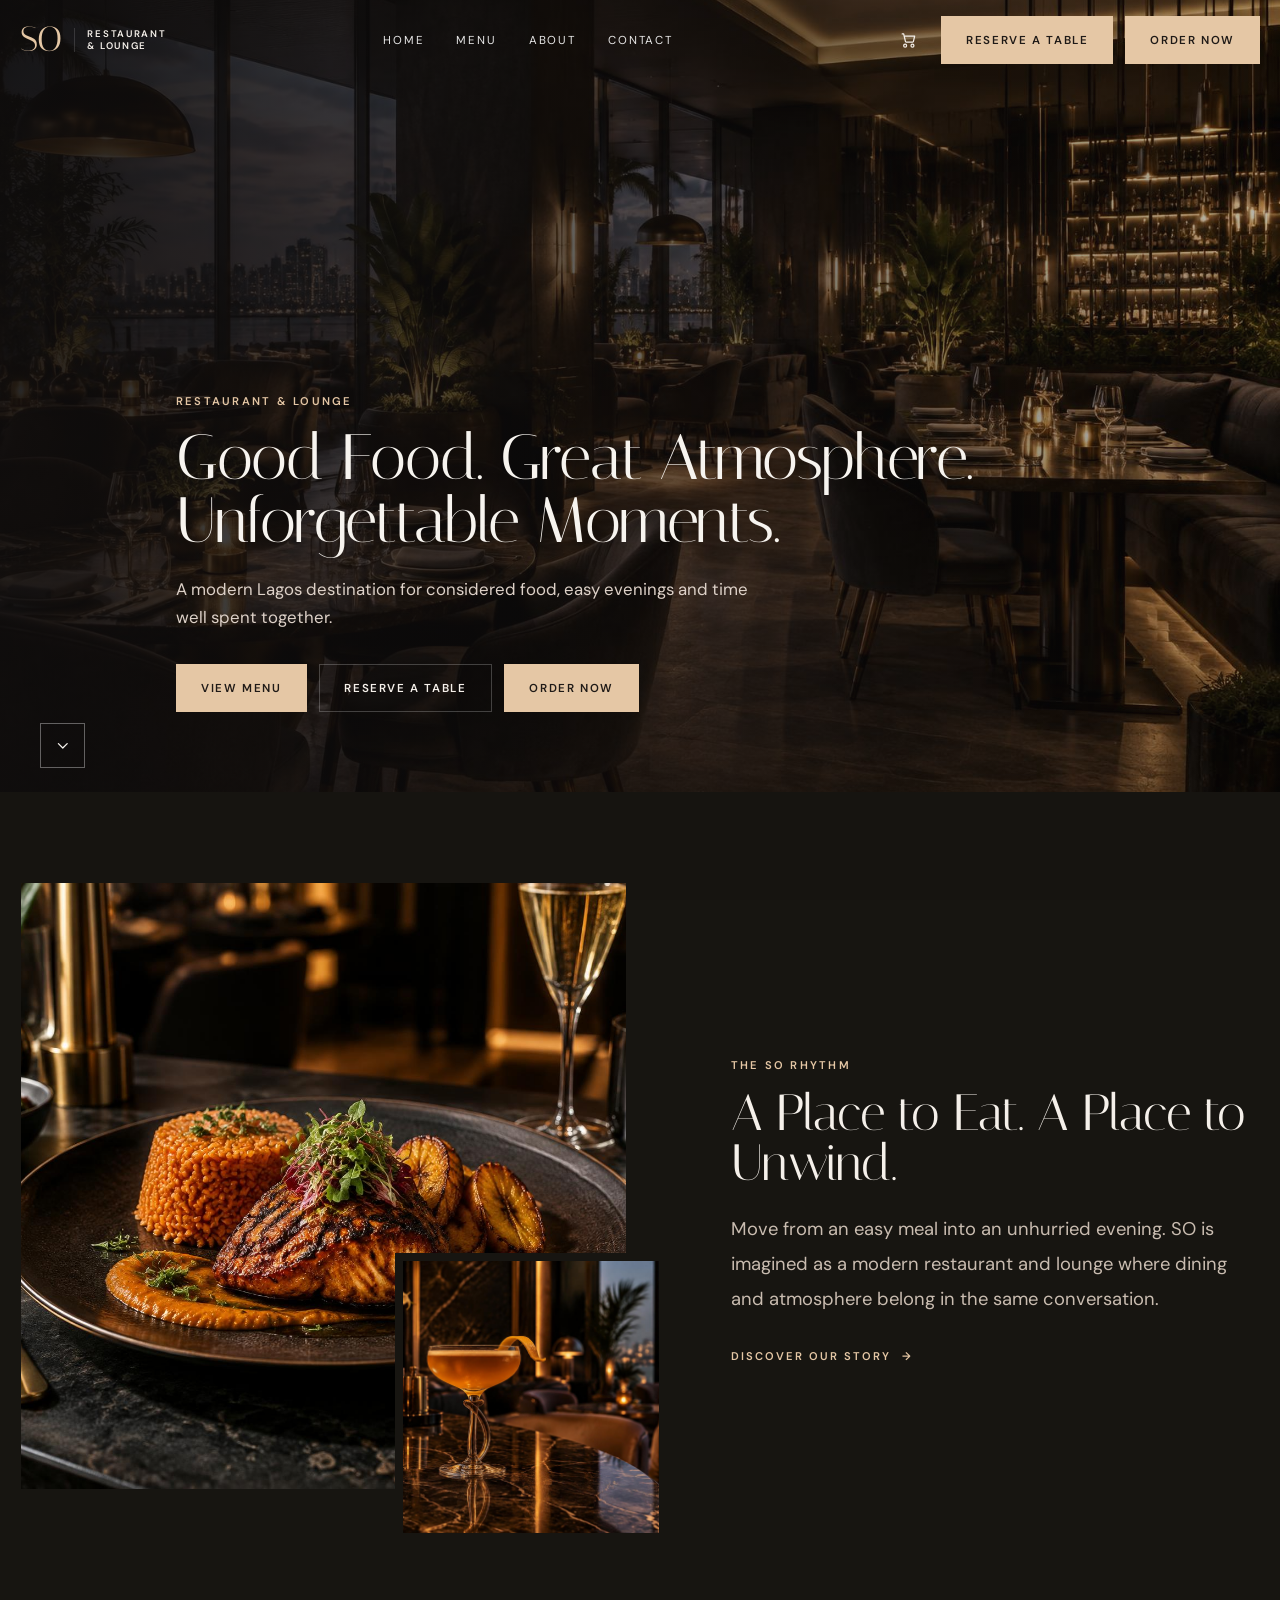
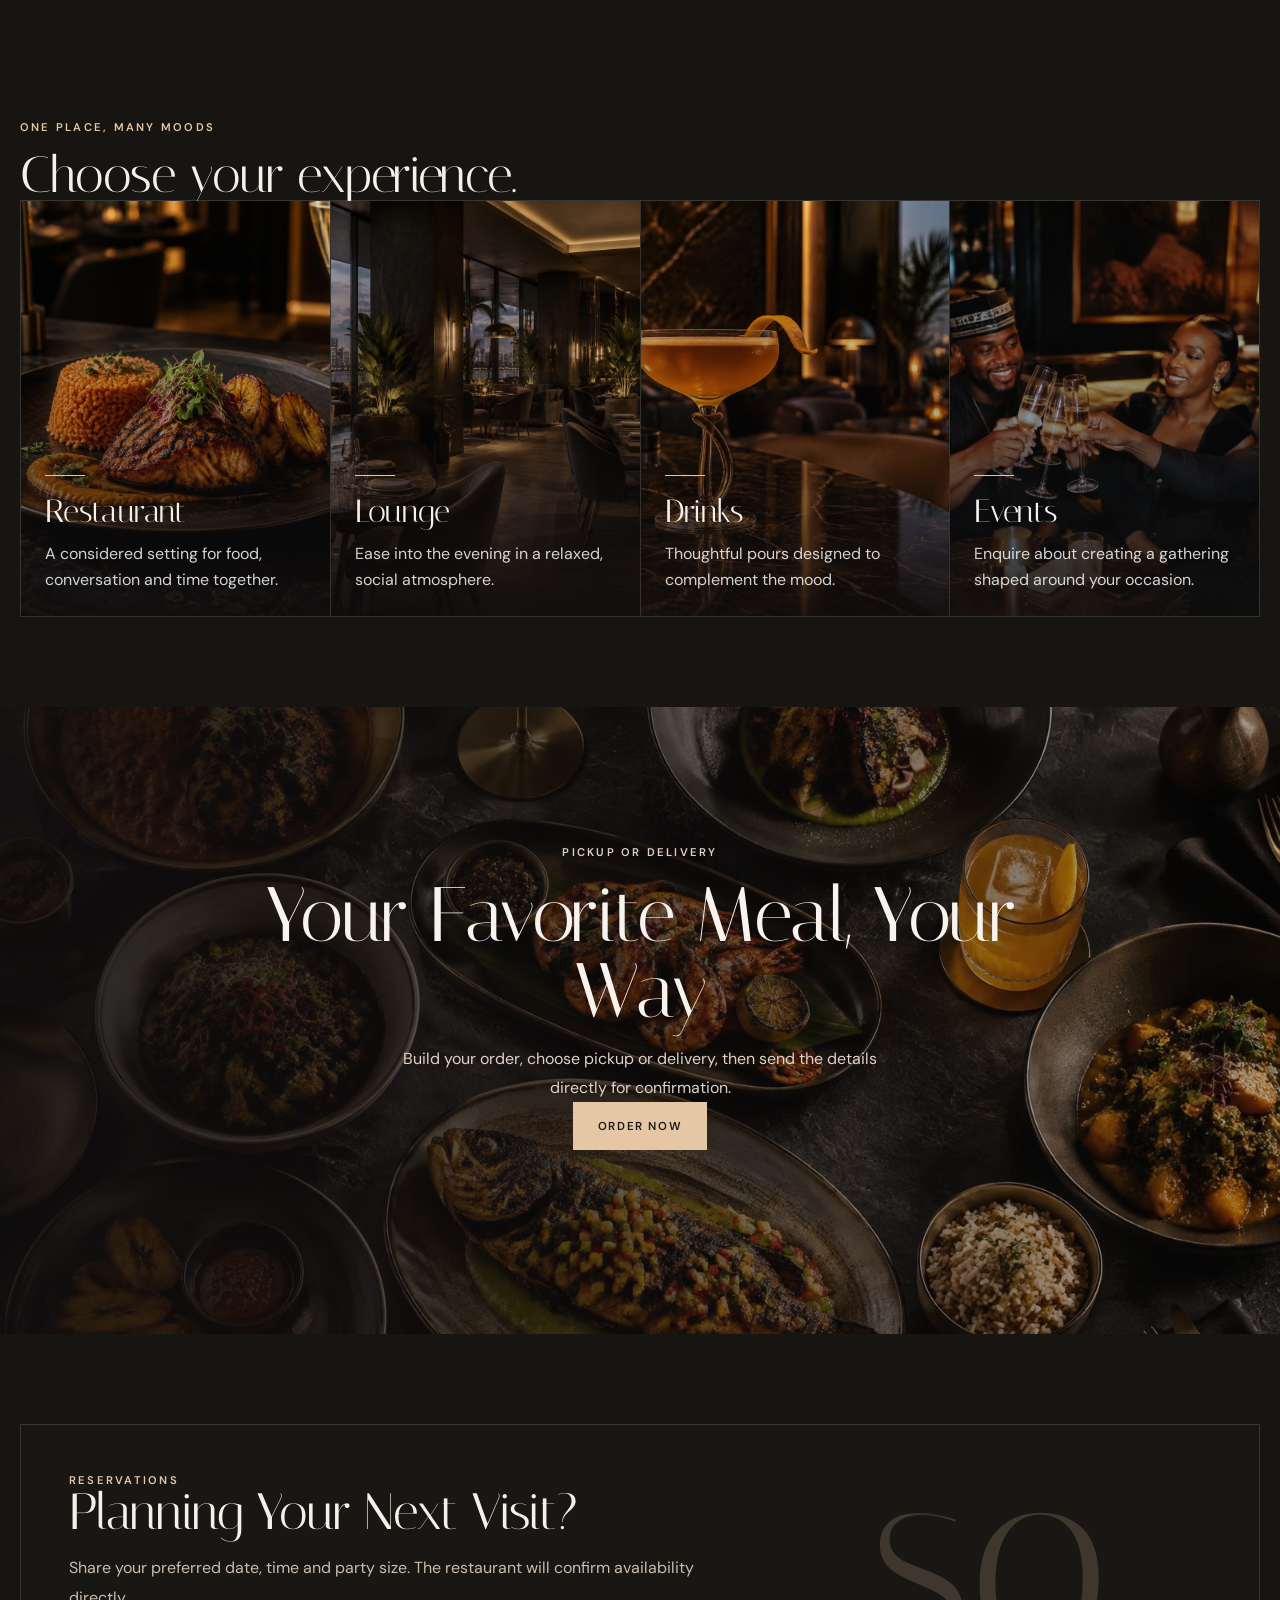
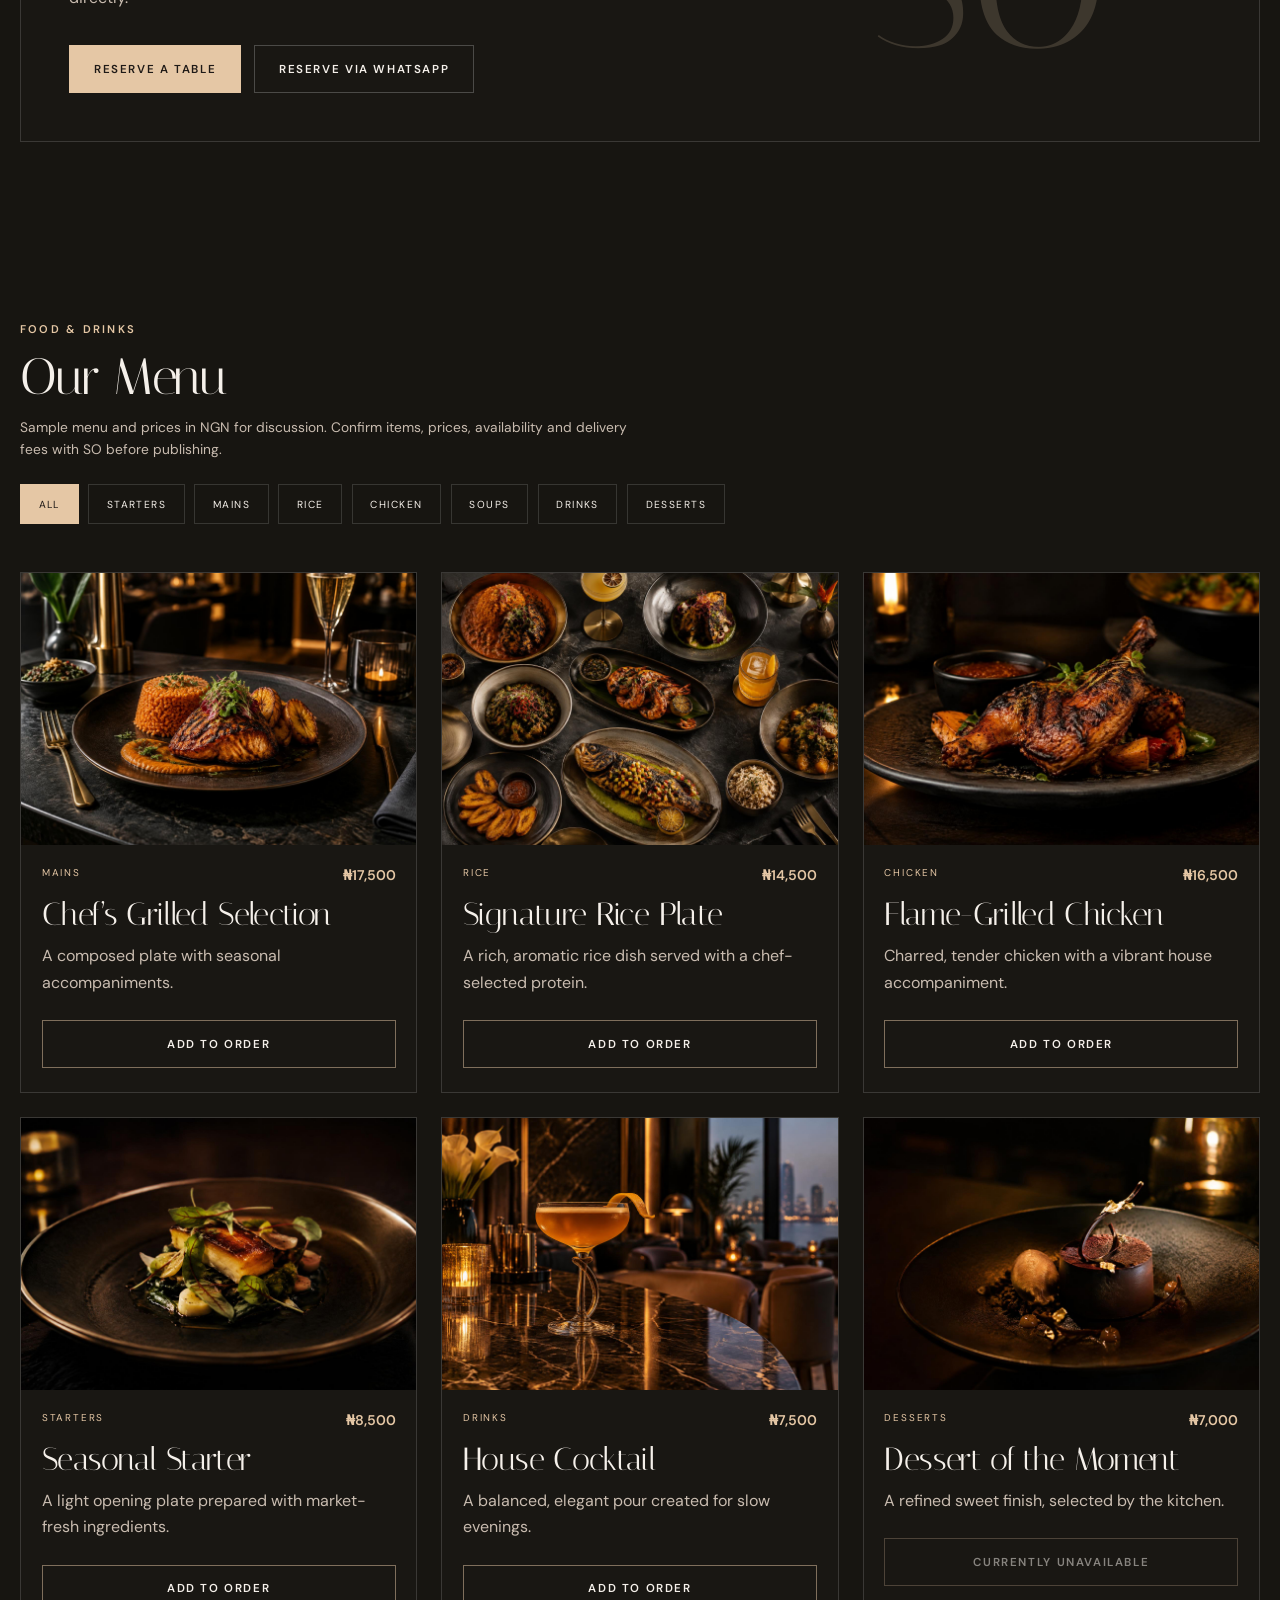
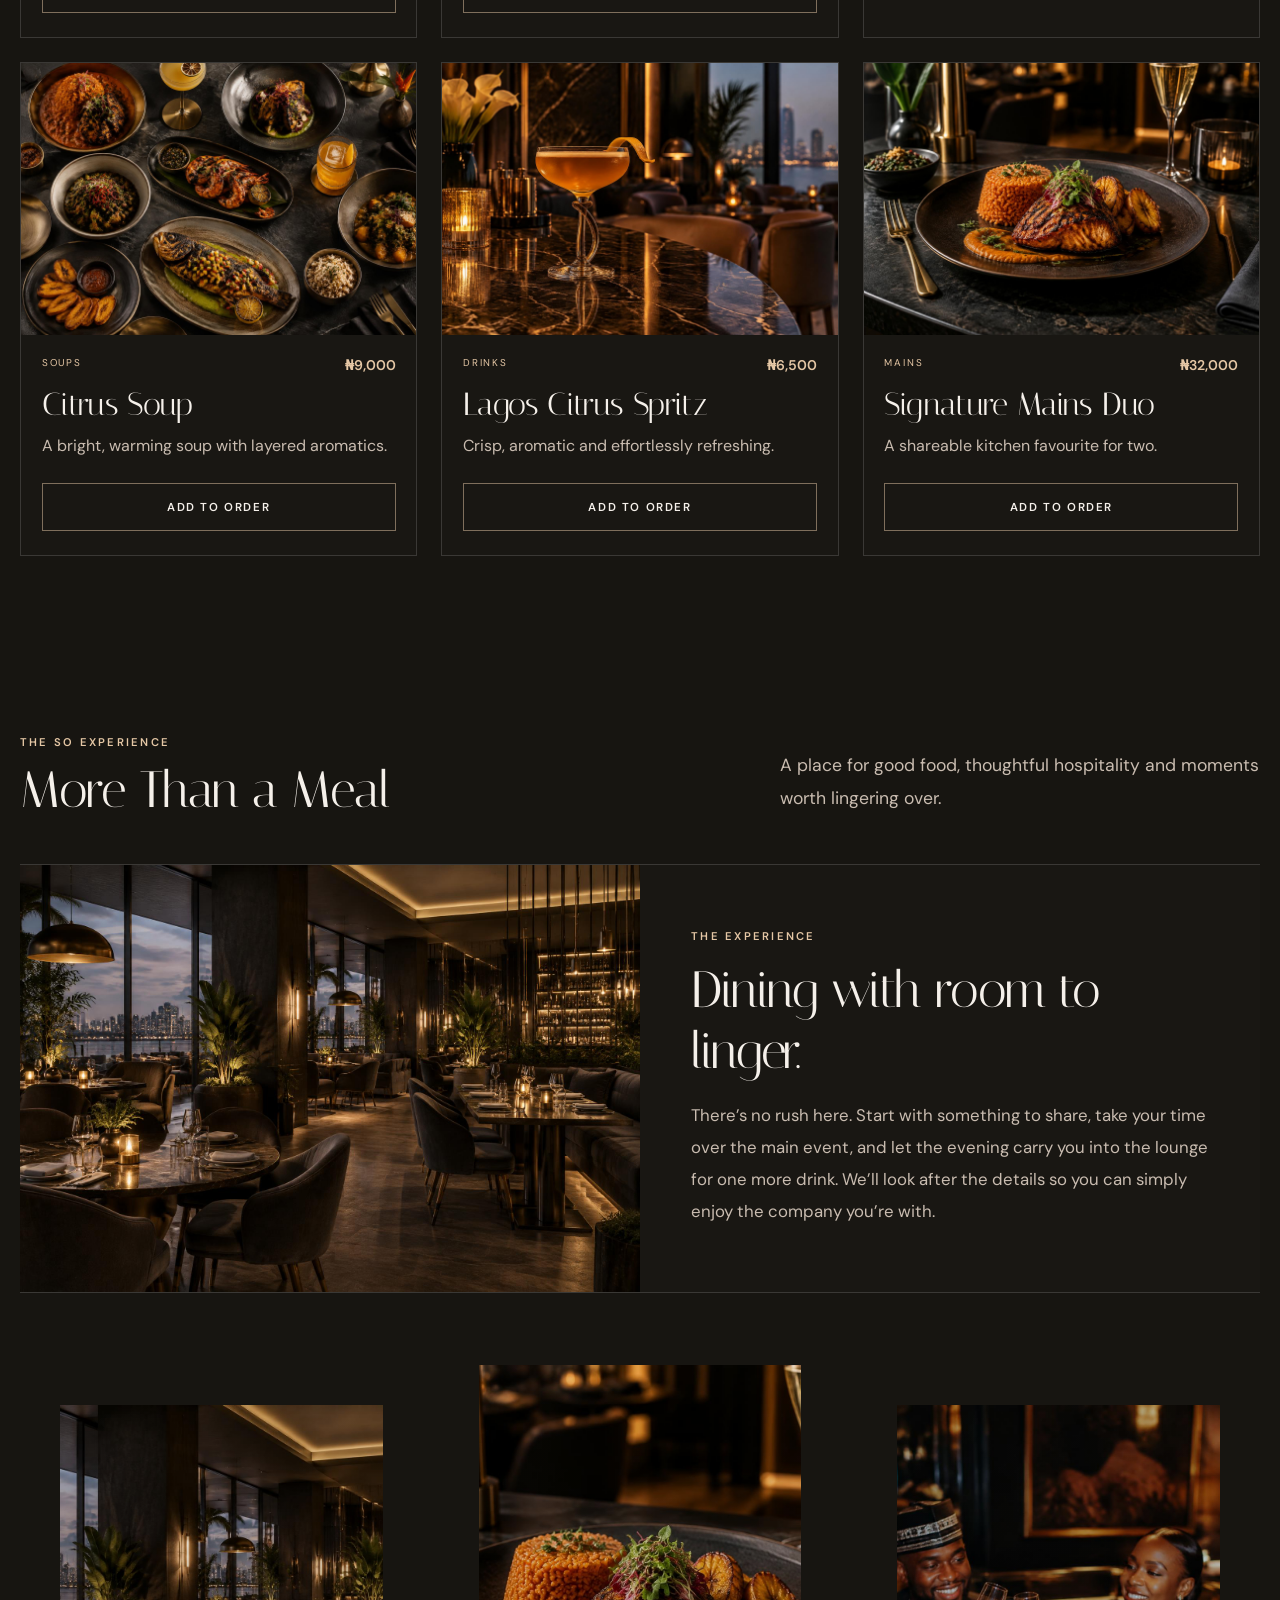
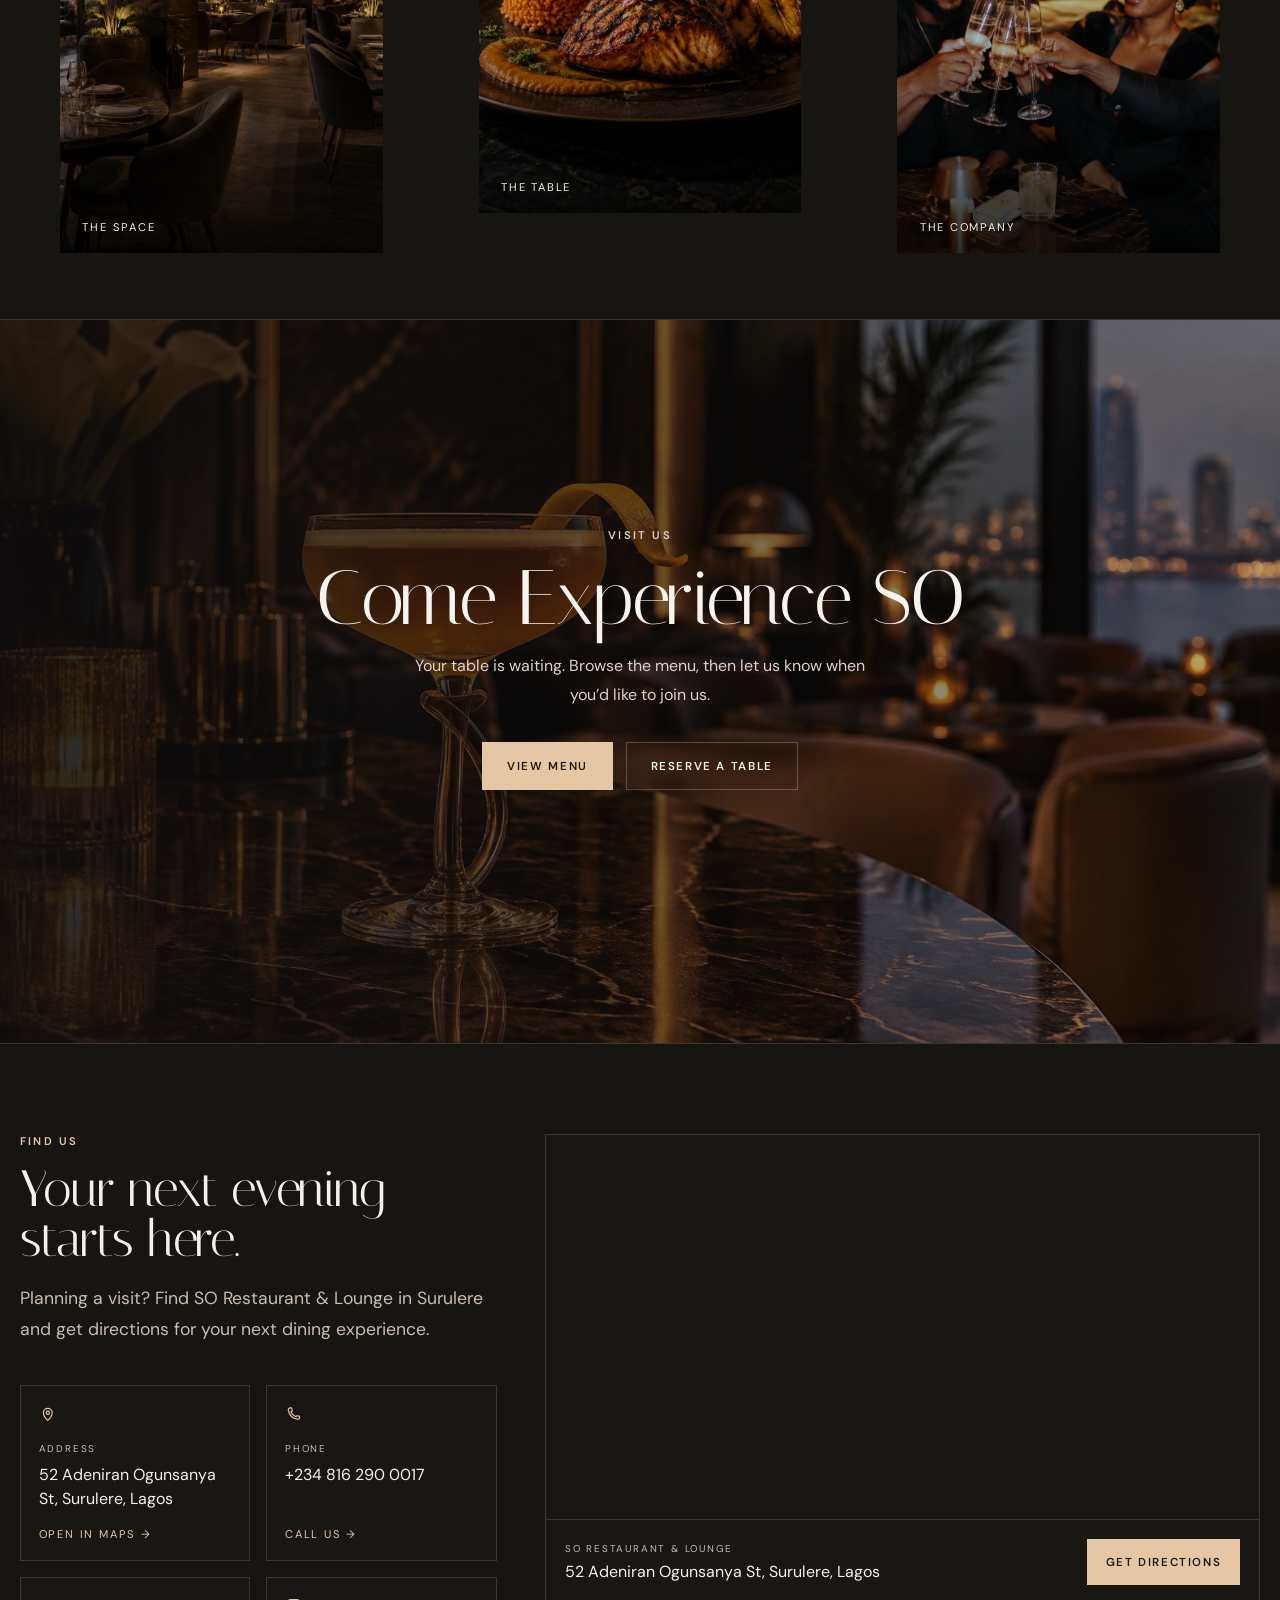
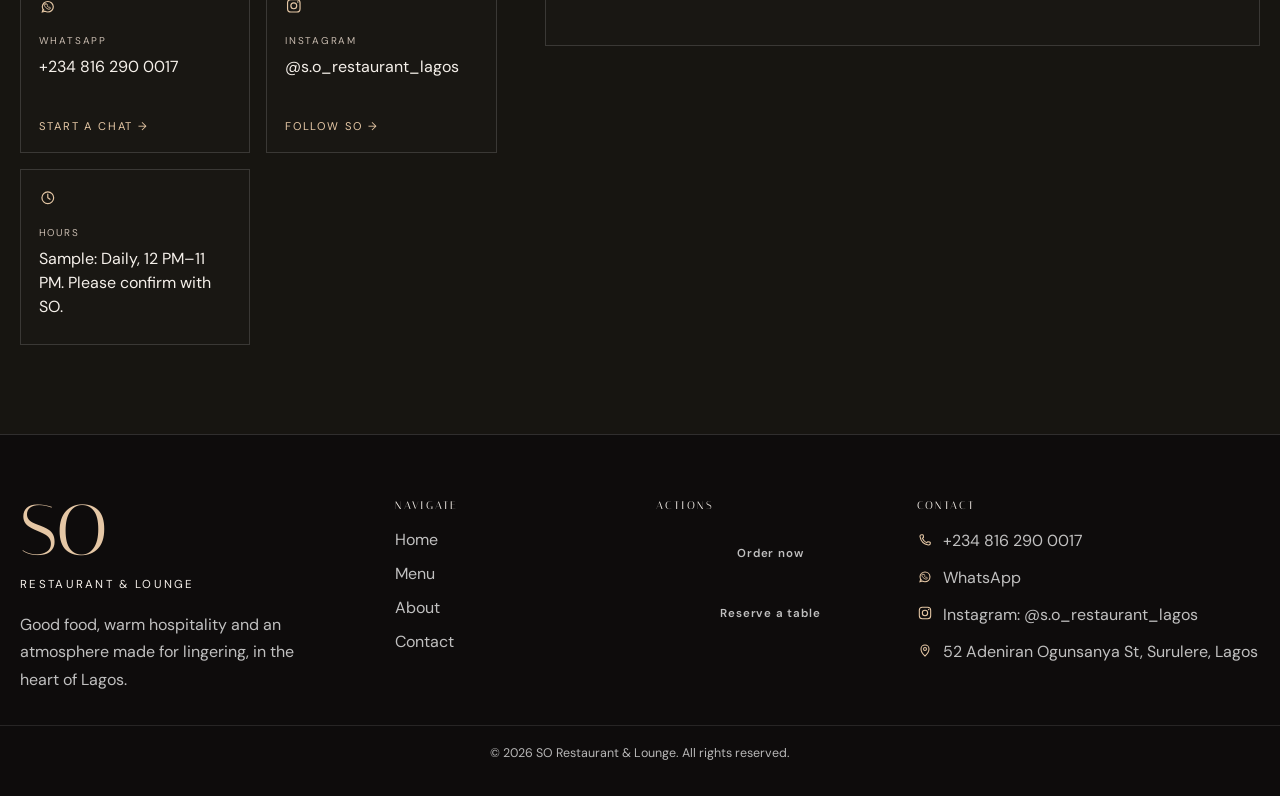
==== index.html @ 07a60d66 "Add files via upload" ====
<!DOCTYPE html>
<html lang="en">
  <head>
    <meta charset="UTF-8" />
    <meta name="viewport" content="width=device-width, initial-scale=1.0" />
    <meta name="description" content="SO Restaurant & Lounge in Lagos — good food, great atmosphere, unforgettable moments." />
    <title>SO Restaurant & Lounge</title>
    <link rel="preconnect" href="https://fonts.googleapis.com" />
    <link rel="preconnect" href="https://fonts.gstatic.com" crossorigin />
    <link href="https://fonts.googleapis.com/css2?family=DM+Sans:wght@400;500;600;700&family=Italiana&display=swap" rel="stylesheet" />
    <link rel="stylesheet" href="./style.css" />
  </head>
  <body>
    <header class="site-header" id="top">
      <div class="nav-shell">
        <a href="#top" class="brand" aria-label="SO home">
          <span class="brand-mark">SO</span>
          <span class="brand-text">
            Restaurant<br />& Lounge
          </span>
        </a>

        <nav class="main-nav" aria-label="Main navigation">
          <a href="#top">Home</a>
          <a href="#menu">Menu</a>
          <a href="#about">About</a>
          <a href="#contact">Contact</a>
        </nav>

        <div class="nav-actions">
          <button class="icon-button cart-trigger" type="button" aria-label="Open cart">
            <svg viewBox="0 0 24 24" aria-hidden="true"><path d="M7 18a2 2 0 1 1 0 4 2 2 0 0 1 0-4Zm10 0a2 2 0 1 1 0 4 2 2 0 0 1 0-4ZM3 4h2l2.4 10.3a1 1 0 0 0 1 .8h8.9a1 1 0 0 0 1-.8L20 7H7" fill="none" stroke="currentColor" stroke-linecap="round" stroke-linejoin="round" stroke-width="1.7"/></svg>
            <span class="cart-count">0</span>
          </button>
          <button type="button" class="primary-button reserve-trigger hidden-mobile">Reserve a table</button>
          <button type="button" class="primary-button order-trigger hidden-mobile">Order now</button>
          <button type="button" class="menu-toggle" aria-label="Toggle navigation" aria-expanded="false">
            <span></span>
            <span></span>
            <span></span>
          </button>
        </div>
      </div>

      <nav class="mobile-nav" aria-label="Mobile navigation">
        <a href="#top">Home</a>
        <a href="#menu">Menu</a>
        <a href="#about">About</a>
        <a href="#contact">Contact</a>
        <div class="mobile-nav-actions">
          <button type="button" class="primary-button order-trigger">Order now</button>
          <button type="button" class="secondary-button reserve-trigger">Reserve a table</button>
        </div>
      </nav>
    </header>

    <main>
      <section class="hero" id="top-section">
        <img src="./src/assets/so-lounge-interior.jpg" alt="Modern restaurant lounge interior" />
        <div class="hero-overlay"></div>
        <div class="hero-content">
          <p class="eyebrow">Restaurant &amp; Lounge</p>
          <h1>Good Food. Great Atmosphere. Unforgettable Moments.</h1>
          <p class="subhead">A modern Lagos destination for considered food, easy evenings and time well spent together.</p>
          <div class="cta-row">
            <a href="#menu" class="primary-button">View menu</a>
            <button type="button" class="secondary-button reserve-trigger">Reserve a table</button>
            <button type="button" class="primary-button order-trigger">Order now</button>
          </div>
        </div>
        <a href="#intro" class="scroll-indicator" aria-label="Explore the page">
          <svg viewBox="0 0 24 24" aria-hidden="true"><path d="M6 9l6 6 6-6" fill="none" stroke="currentColor" stroke-linecap="round" stroke-linejoin="round" stroke-width="1.7"/></svg>
        </a>
      </section>

      <section class="story section-shell" id="intro">
        <div class="story-grid">
          <div class="story-gallery">
            <img class="feature-photo" src="./src/assets/so-dining-main.jpg" alt="Plated dish" />
            <img class="feature-photo inset-photo" src="./src/assets/so-cocktail.jpg" alt="Cocktail" />
          </div>
          <div class="story-copy">
            <p class="eyebrow">The SO rhythm</p>
            <h2>A Place to Eat. A Place to Unwind.</h2>
            <p>
              Move from an easy meal into an unhurried evening. SO is imagined as a modern restaurant and lounge where dining and atmosphere belong in the same conversation.
            </p>
            <a href="#about" class="text-link">Discover our story</a>
          </div>
        </div>
      </section>

      <section class="experiences section-shell" id="experience">
        <div class="section-header compact">
          <p class="eyebrow">One place, many moods</p>
          <h2>Choose your experience.</h2>
        </div>

        <div class="experience-grid">
          <article class="experience-card">
            <img src="./src/assets/so-dining-main.jpg" alt="Restaurant experience" />
            <div class="experience-overlay"></div>
            <div class="experience-content">
              <span class="experience-line"></span>
              <h3>Restaurant</h3>
              <p>A considered setting for food, conversation and time together.</p>
            </div>
          </article>

          <article class="experience-card">
            <img src="./src/assets/so-lounge-interior.jpg" alt="Lounge experience" />
            <div class="experience-overlay"></div>
            <div class="experience-content">
              <span class="experience-line"></span>
              <h3>Lounge</h3>
              <p>Ease into the evening in a relaxed, social atmosphere.</p>
            </div>
          </article>

          <article class="experience-card">
            <img src="./src/assets/so-cocktail.jpg" alt="Drinks experience" />
            <div class="experience-overlay"></div>
            <div class="experience-content">
              <span class="experience-line"></span>
              <h3>Drinks</h3>
              <p>Thoughtful pours designed to complement the mood.</p>
            </div>
          </article>

          <article class="experience-card">
            <img src="./src/assets/so-event.jpg" alt="Events experience" />
            <div class="experience-overlay"></div>
            <div class="experience-content">
              <span class="experience-line"></span>
              <h3>Events</h3>
              <p>Enquire about creating a gathering shaped around your occasion.</p>
            </div>
          </article>
        </div>
      </section>

      <section class="promo section-shell">
        <img src="./src/assets/so-menu-spread.jpg" alt="Food spread" />
        <div class="promo-overlay"></div>
        <div class="promo-content">
          <p class="eyebrow">Pickup or delivery</p>
          <h2>Your Favorite Meal, Your Way</h2>
          <p>Build your order, choose pickup or delivery, then send the details directly for confirmation.</p>
          <button type="button" class="primary-button order-trigger">Order now</button>
        </div>
      </section>

      <section class="reservation-banner section-shell" id="reserve">
        <div class="reservation-inner">
          <div>
            <p class="eyebrow">Reservations</p>
            <h2>Planning Your Next Visit?</h2>
            <p>Share your preferred date, time and party size. The restaurant will confirm availability directly.</p>
            <div class="cta-row">
              <button type="button" class="primary-button reserve-trigger">Reserve a table</button>
              <button type="button" class="secondary-button reserve-trigger">Reserve via WhatsApp</button>
            </div>
          </div>
          <div class="brand-stamp">SO</div>
        </div>
      </section>

      <section class="menu-panel section-shell" id="menu">
        <div class="section-header compact menu-header">
          <div>
            <p class="eyebrow">Food &amp; drinks</p>
            <h2>Our Menu</h2>
            <p class="menu-note">Sample menu and prices in NGN for discussion. Confirm items, prices, availability and delivery fees with SO before publishing.</p>
          </div>
        </div>

        <div class="menu-filters" aria-label="Menu categories" id="menu-filters"></div>
        <div class="menu-grid full-menu" id="menu-grid"></div>
      </section>

      <section class="about section-shell" id="about">
        <div class="about-intro">
          <div>
            <p class="eyebrow">The SO experience</p>
            <h2>More Than a Meal</h2>
          </div>
          <div class="about-copy">
            <p>A place for good food, thoughtful hospitality and moments worth lingering over.</p>
          </div>
        </div>

        <div class="about-layout">
          <div class="about-visual">
            <img src="./src/assets/so-lounge-interior.jpg" alt="Warm restaurant lounge" />
          </div>
          <div class="about-text">
            <p class="eyebrow">The experience</p>
            <h3>Dining with room to linger.</h3>
            <p>
              There’s no rush here. Start with something to share, take your time over the main event, and let the evening carry you into the lounge for one more drink. We’ll look after the details so you can simply enjoy the company you’re with.
            </p>
          </div>
        </div>

        <div class="about-gallery">
          <figure class="gallery-item offset-up">
            <img src="./src/assets/so-lounge-interior.jpg" alt="Warm lit lounge interior" />
            <div class="gallery-gradient"></div>
            <figcaption>The space</figcaption>
          </figure>
          <figure class="gallery-item">
            <img src="./src/assets/so-dining-main.jpg" alt="Beautifully plated dish" />
            <div class="gallery-gradient"></div>
            <figcaption>The table</figcaption>
          </figure>
          <figure class="gallery-item offset-up">
            <img src="./src/assets/so-event.jpg" alt="Guests gathered for an evening" />
            <div class="gallery-gradient"></div>
            <figcaption>The company</figcaption>
          </figure>
        </div>
      </section>

      <section class="visit-banner section-shell">
        <img src="./src/assets/so-cocktail.jpg" alt="Cocktails" />
        <div class="visit-overlay"></div>
        <div class="visit-content">
          <p class="eyebrow">Visit us</p>
          <h2>Come Experience SO</h2>
          <p>Your table is waiting. Browse the menu, then let us know when you’d like to join us.</p>
          <div class="cta-row center">
            <a href="#menu" class="primary-button">View menu</a>
            <button type="button" class="secondary-button reserve-trigger">Reserve a table</button>
          </div>
        </div>
      </section>

      <section class="contact section-shell" id="contact">
        <div class="contact-grid">
          <div class="contact-copy">
            <p class="eyebrow">Find us</p>
            <h2>Your next evening starts here.</h2>
            <p>Planning a visit? Find SO Restaurant &amp; Lounge in Surulere and get directions for your next dining experience.</p>
            <div class="info-grid">
              <a class="info-card" href="https://maps.google.com/?q=52+Adeniran+Ogunsanya+St,+Surulere,+Lagos" target="_blank" rel="noreferrer">
                <span class="info-icon">
                  <svg viewBox="0 0 24 24" aria-hidden="true"><path d="M12 21s6-5.4 6-10.5A6 6 0 1 0 6 10.5C6 15.6 12 21 12 21z" fill="none" stroke="currentColor" stroke-width="1.6"/><circle cx="12" cy="10.5" r="2.2" fill="none" stroke="currentColor" stroke-width="1.6"/></svg>
                </span>
                <span class="info-label">Address</span>
                <span class="info-value">52 Adeniran Ogunsanya St, Surulere, Lagos</span>
                <span class="info-action">Open in Maps →</span>
              </a>

              <a class="info-card" href="tel:+2348162900017">
                <span class="info-icon">
                  <svg viewBox="0 0 24 24" aria-hidden="true"><path d="M4.5 6.5A2.5 2.5 0 0 1 7 4h1.3a1 1 0 0 1 1 .8l.5 2.8a1 1 0 0 1-.7 1.1L8 9.3a12.9 12.9 0 0 0 6.7 6.7l.6-.6a1 1 0 0 1 1.1-.7l2.8.5a1 1 0 0 1 .8 1V17a2.5 2.5 0 0 1-2.5 2.5h-.5A15.5 15.5 0 0 1 4.5 7v-.5z" fill="none" stroke="currentColor" stroke-width="1.6" stroke-linecap="round" stroke-linejoin="round"/></svg>
                </span>
                <span class="info-label">Phone</span>
                <span class="info-value">+234 816 290 0017</span>
                <span class="info-action">Call us →</span>
              </a>

              <a class="info-card" href="https://wa.me/2348162900017?text=Hello%20SO%20Restaurant%20%26%20Lounge%2C%20I%E2%80%99d%20like%20to%20make%20an%20enquiry." target="_blank" rel="noreferrer">
                <span class="info-icon">
                  <svg viewBox="0 0 24 24" aria-hidden="true"><path d="M7 18.5c-1.5-1.3-2.5-3.1-2.5-5.2A7.5 7.5 0 0 1 12 6.1a7.5 7.5 0 0 1 7.5 7.2c0 4-3.2 7.2-7.5 7.2a7.8 7.8 0 0 1-3.8-1l-3.7 1 1-3.5z" fill="none" stroke="currentColor" stroke-width="1.6"/><path d="M9.5 9.8c.2-.5.4-.5.7-.5h.2c.2 0 .4.1.6.4l.5 1.1c.2.3.1.5 0 .7l-.1.2c-.2.2-.2.4-.1.6.3.6.8 1.2 1.4 1.6.2.2.4.2.6.1l.3-.1c.3-.1.5-.1.8.1l1.1.6c.3.2.3.4.2.7-.2.6-1.1 1.3-1.9 1.4-.7.1-1.7-.1-3.1-1.1A8.2 8.2 0 0 1 8 12.8c-.9-1.6-1-2.8-.4-3.4.2-.2.5-.3.9-.3z" fill="none" stroke="currentColor" stroke-width="1.2" stroke-linecap="round" stroke-linejoin="round"/></svg>
                </span>
                <span class="info-label">WhatsApp</span>
                <span class="info-value">+234 816 290 0017</span>
                <span class="info-action">Start a chat →</span>
              </a>

              <a class="info-card" href="https://www.instagram.com/s.o_restaurant_lagos?stkn=bXV0enN2aXE5azU2" target="_blank" rel="noopener noreferrer">
                <span class="info-icon">
                  <svg viewBox="0 0 24 24" aria-hidden="true"><rect x="3.5" y="3.5" width="17" height="17" rx="4.5" fill="none" stroke="currentColor" stroke-width="1.6"/><circle cx="12" cy="12" r="4" fill="none" stroke="currentColor" stroke-width="1.6"/><circle cx="17.5" cy="6.8" r="1" fill="currentColor"/></svg>
                </span>
                <span class="info-label">Instagram</span>
                <span class="info-value">@s.o_restaurant_lagos</span>
                <span class="info-action">Follow SO →</span>
              </a>

              <div class="info-card static-card">
                <span class="info-icon">
                  <svg viewBox="0 0 24 24" aria-hidden="true"><path d="M12 7v5l3 2" fill="none" stroke="currentColor" stroke-width="1.6" stroke-linecap="round" stroke-linejoin="round"/><circle cx="12" cy="12" r="8" fill="none" stroke="currentColor" stroke-width="1.6"/></svg>
                </span>
                <span class="info-label">Hours</span>
                <span class="info-value">Sample: Daily, 12 PM–11 PM. Please confirm with SO.</span>
              </div>
            </div>
          </div>

          <div class="map-panel">
            <iframe title="Map to SO Restaurant & Lounge" src="https://www.google.com/maps?q=52+Adeniran+Ogunsanya+St,+Surulere,+Lagos&output=embed" loading="lazy" referrerpolicy="no-referrer-when-downgrade"></iframe>
            <div class="map-footer">
              <div>
                <span class="mini-label">SO Restaurant &amp; Lounge</span>
                <p>52 Adeniran Ogunsanya St, Surulere, Lagos</p>
              </div>
              <a href="https://maps.google.com/?q=52+Adeniran+Ogunsanya+St,+Surulere,+Lagos" target="_blank" rel="noreferrer" class="primary-button map-button">
                Get directions
              </a>
            </div>
          </div>
        </div>
      </section>
    </main>

    <footer class="site-footer">
      <div class="footer-grid">
        <div class="brand-block">
          <div class="brand-mark footer-mark">SO</div>
          <div class="footer-title">Restaurant &amp; Lounge</div>
          <p>Good food, warm hospitality and an atmosphere made for lingering, in the heart of Lagos.</p>
        </div>

        <div class="footer-column">
          <h3>Navigate</h3>
          <a href="#top">Home</a>
          <a href="#menu">Menu</a>
          <a href="#about">About</a>
          <a href="#contact">Contact</a>
        </div>

        <div class="footer-column">
          <h3>Actions</h3>
          <button type="button" class="footer-button order-trigger">Order now</button>
          <button type="button" class="footer-button reserve-trigger">Reserve a table</button>
        </div>

        <div class="footer-column">
          <h3>Contact</h3>
          <a class="footer-contact-link" href="tel:+2348162900017">
            <svg viewBox="0 0 24 24" aria-hidden="true"><path d="M4.5 6.5A2.5 2.5 0 0 1 7 4h1.3a1 1 0 0 1 1 .8l.5 2.8a1 1 0 0 1-.7 1.1L8 9.3a12.9 12.9 0 0 0 6.7 6.7l.6-.6a1 1 0 0 1 1.1-.7l2.8.5a1 1 0 0 1 .8 1V17a2.5 2.5 0 0 1-2.5 2.5h-.5A15.5 15.5 0 0 1 4.5 7v-.5z" fill="none" stroke="currentColor" stroke-width="1.6" stroke-linecap="round" stroke-linejoin="round"/></svg>
            +234 816 290 0017
          </a>
          <a class="footer-contact-link" href="https://wa.me/2348162900017?text=Hello%20SO%20Restaurant%20%26%20Lounge%2C%20I%E2%80%99d%20like%20to%20make%20an%20enquiry." target="_blank" rel="noreferrer">
            <svg viewBox="0 0 24 24" aria-hidden="true"><path d="M7 18.5c-1.5-1.3-2.5-3.1-2.5-5.2A7.5 7.5 0 0 1 12 6.1a7.5 7.5 0 0 1 7.5 7.2c0 4-3.2 7.2-7.5 7.2a7.8 7.8 0 0 1-3.8-1l-3.7 1 1-3.5z" fill="none" stroke="currentColor" stroke-width="1.6"/><path d="M9.5 9.8c.2-.5.4-.5.7-.5h.2c.2 0 .4.1.6.4l.5 1.1c.2.3.1.5 0 .7l-.1.2c-.2.2-.2.4-.1.6.3.6.8 1.2 1.4 1.6.2.2.4.2.6.1l.3-.1c.3-.1.5-.1.8.1l1.1.6c.3.2.3.4.2.7-.2.6-1.1 1.3-1.9 1.4-.7.1-1.7-.1-3.1-1.1A8.2 8.2 0 0 1 8 12.8c-.9-1.6-1-2.8-.4-3.4.2-.2.5-.3.9-.3z" fill="none" stroke="currentColor" stroke-width="1.2" stroke-linecap="round" stroke-linejoin="round"/></svg>
            WhatsApp
          </a>
          <a class="footer-contact-link" href="https://www.instagram.com/s.o_restaurant_lagos?stkn=bXV0enN2aXE5azU2" target="_blank" rel="noopener noreferrer">
            <svg viewBox="0 0 24 24" aria-hidden="true"><rect x="3.5" y="3.5" width="17" height="17" rx="4.5" fill="none" stroke="currentColor" stroke-width="1.6"/><circle cx="12" cy="12" r="4" fill="none" stroke="currentColor" stroke-width="1.6"/><circle cx="17.5" cy="6.8" r="1" fill="currentColor"/></svg>
            Instagram: @s.o_restaurant_lagos
          </a>
          <a class="footer-contact-link" href="https://maps.google.com/?q=52+Adeniran+Ogunsanya+St,+Surulere,+Lagos" target="_blank" rel="noreferrer">
            <svg viewBox="0 0 24 24" aria-hidden="true"><path d="M12 21s6-5.4 6-10.5A6 6 0 1 0 6 10.5C6 15.6 12 21 12 21z" fill="none" stroke="currentColor" stroke-width="1.6"/><circle cx="12" cy="10.5" r="2.2" fill="none" stroke="currentColor" stroke-width="1.6"/></svg>
            52 Adeniran Ogunsanya St, Surulere, Lagos
          </a>
        </div>
      </div>

      <div class="footer-bottom">© <span id="year"></span> SO Restaurant &amp; Lounge. All rights reserved.</div>
    </footer>

    <div class="mobile-action-bar">
      <button type="button" class="action-button order-trigger">
        <svg viewBox="0 0 24 24" aria-hidden="true"><path d="M7 18a2 2 0 1 1 0 4 2 2 0 0 1 0-4Zm10 0a2 2 0 1 1 0 4 2 2 0 0 1 0-4ZM3 4h2l2.4 10.3a1 1 0 0 0 1 .8h8.9a1 1 0 0 0 1-.8L20 7H7" fill="none" stroke="currentColor" stroke-linecap="round" stroke-linejoin="round" stroke-width="1.7"/></svg>
        Order
      </button>
      <button type="button" class="action-button whatsapp-button" aria-label="Open WhatsApp">
        <svg viewBox="0 0 24 24" aria-hidden="true"><path d="M7 18.5c-1.5-1.3-2.5-3.1-2.5-5.2A7.5 7.5 0 0 1 12 6.1a7.5 7.5 0 0 1 7.5 7.2c0 4-3.2 7.2-7.5 7.2a7.8 7.8 0 0 1-3.8-1l-3.7 1 1-3.5z" fill="none" stroke="currentColor" stroke-width="1.6"/><path d="M9.5 9.8c.2-.5.4-.5.7-.5h.2c.2 0 .4.1.6.4l.5 1.1c.2.3.1.5 0 .7l-.1.2c-.2.2-.2.4-.1.6.3.6.8 1.2 1.4 1.6.2.2.4.2.6.1l.3-.1c.3-.1.5-.1.8.1l1.1.6c.3.2.3.4.2.7-.2.6-1.1 1.3-1.9 1.4-.7.1-1.7-.1-3.1-1.1A8.2 8.2 0 0 1 8 12.8c-.9-1.6-1-2.8-.4-3.4.2-.2.5-.3.9-.3z" fill="none" stroke="currentColor" stroke-width="1.2" stroke-linecap="round" stroke-linejoin="round"/></svg>
        WhatsApp
      </button>
      <a href="tel:+2348162900017" class="action-button" aria-label="Call us">
        <svg viewBox="0 0 24 24" aria-hidden="true"><path d="M4.5 6.5A2.5 2.5 0 0 1 7 4h1.3a1 1 0 0 1 1 .8l.5 2.8a1 1 0 0 1-.7 1.1L8 9.3a12.9 12.9 0 0 0 6.7 6.7l.6-.6a1 1 0 0 1 1.1-.7l2.8.5a1 1 0 0 1 .8 1V17a2.5 2.5 0 0 1-2.5 2.5h-.5A15.5 15.5 0 0 1 4.5 7v-.5z" fill="none" stroke="currentColor" stroke-width="1.6" stroke-linecap="round" stroke-linejoin="round"/></svg>
        Call
      </a>
    </div>

    <aside class="drawer" id="cart-drawer" aria-hidden="true">
      <div class="drawer-panel">
        <div class="drawer-header">
          <h3>Your order</h3>
          <button type="button" class="close-button cart-close" aria-label="Close cart">×</button>
        </div>
        <div class="drawer-body">
          <div class="empty-cart" id="empty-cart">
            <svg viewBox="0 0 24 24" aria-hidden="true"><path d="M7 18a2 2 0 1 1 0 4 2 2 0 0 1 0-4Zm10 0a2 2 0 1 1 0 4 2 2 0 0 1 0-4ZM3 4h2l2.4 10.3a1 1 0 0 0 1 .8h8.9a1 1 0 0 0 1-.8L20 7H7" fill="none" stroke="currentColor" stroke-linecap="round" stroke-linejoin="round" stroke-width="1.7"/></svg>
            <h4>Your cart is empty</h4>
            <p>Explore the menu and add something you would like to order.</p>
          </div>
          <div id="cart-items" class="cart-items"></div>
        </div>
        <div class="drawer-footer" id="drawer-footer">
          <div class="totals-row">
            <span>Subtotal</span>
            <strong id="subtotal-value">₦0</strong>
          </div>
          <button type="button" class="primary-button wide-button" id="continue-order">Continue to order</button>
          <button type="button" class="link-button" id="clear-cart">Clear cart</button>
        </div>
      </div>
    </aside>

    <div class="modal-overlay hidden" id="checkout-modal">
      <div class="modal-panel">
        <div class="modal-header">
          <h3>Complete your order</h3>
          <button type="button" class="close-button close-checkout" aria-label="Close checkout">×</button>
        </div>

        <form id="checkout-form">
          <fieldset class="type-toggle">
            <legend>Order type</legend>
            <div class="toggle-row">
              <button type="button" class="toggle-option active" data-order-type="Pickup">Pickup</button>
              <button type="button" class="toggle-option" data-order-type="Delivery">Delivery</button>
            </div>
          </fieldset>

          <div class="field-row two-up">
            <label>
              <span>Full name *</span>
              <input name="name" type="text" required />
            </label>
            <label>
              <span>Phone number *</span>
              <input name="phone" type="tel" required />
            </label>
          </div>

          <label class="delivery-field hidden">
            <span>Delivery address *</span>
            <input name="address" type="text" />
          </label>

          <label>
            <span>Additional notes</span>
            <textarea name="notes" rows="4"></textarea>
          </label>

          <div class="summary-box">
            <h4>Order summary</h4>
            <div id="checkout-summary"></div>
            <div class="totals-row summary-total">
              <span>Total</span>
              <strong id="checkout-total">₦0</strong>
            </div>
          </div>

          <button type="submit" class="primary-button wide-button">Place order on WhatsApp</button>
          <p class="form-error" id="checkout-error"></p>
        </form>
      </div>
    </div>

    <div class="modal-overlay hidden" id="reservation-modal">
      <div class="modal-panel reservation-panel">
        <div class="modal-header">
          <h3>Request a table</h3>
          <button type="button" class="close-button close-reservation" aria-label="Close reservation">×</button>
        </div>

        <form id="reservation-form">
          <div class="field-row two-up">
            <label>
              <span>Full name *</span>
              <input name="name" type="text" required />
            </label>
            <label>
              <span>Phone *</span>
              <input name="phone" type="tel" required />
            </label>
            <label>
              <span>Email *</span>
              <input name="email" type="email" required />
            </label>
            <label>
              <span>Number of guests *</span>
              <input name="guests" type="number" min="1" required />
            </label>
            <label>
              <span>Date *</span>
              <input name="date" type="date" required />
            </label>
            <label>
              <span>Preferred time *</span>
              <input name="time" type="time" required />
            </label>
          </div>

          <label>
            <span>Special request</span>
            <textarea name="request" rows="4"></textarea>
          </label>

          <div class="reservation-actions">
            <button type="submit" class="primary-button full-width">Send via WhatsApp</button>
            <button type="button" class="secondary-button full-width" id="send-email-reservation">Send via email</button>
          </div>
          <p class="form-error" id="reservation-error"></p>
        </form>
      </div>
    </div>

    <script src="./script.js"></script>
  </body>
</html>
---- style.css ----
:root {
  --background: #171511;
  --foreground: #f5f0ea;
  --card: #1f1a17;
  --muted: #2a2522;
  --muted-foreground: #c9bcb0;
  --accent: #e5c7a5;
  --accent-foreground: #1f1a17;
  --border: rgba(255, 255, 255, 0.14);
  --hero-foreground: #f7f4ef;
  --hero-muted: #ddd1c8;
  --surface-dark: #0f0d0d;
  --surface-muted: rgba(255, 255, 255, 0.74);
  --ring: #d4a56a;
  --shadow: rgba(0, 0, 0, 0.28);
  --danger: #f26b6b;
  --danger-bg: rgba(242, 107, 107, 0.08);
  --max-width: 1280px;
}

* {
  box-sizing: border-box;
}

html {
  scroll-behavior: smooth;
  overflow-x: clip;
}

body {
  margin: 0;
  min-height: 100vh;
  background: var(--background);
  color: var(--foreground);
  font-family: "DM Sans", sans-serif;
  overflow-x: hidden;
}

img {
  display: block;
  max-width: 100%;
}

a,
button,
input,
textarea {
  font: inherit;
}

a {
  color: inherit;
  text-decoration: none;
}

button {
  border: none;
  background: transparent;
  color: inherit;
  cursor: pointer;
}

input,
textarea {
  width: 100%;
  border: 1px solid var(--border);
  background: rgba(255, 255, 255, 0.01);
  color: var(--foreground);
  border-radius: 0;
}

input:focus,
textarea:focus,
button:focus-visible,
a:focus-visible {
  outline: 2px solid var(--ring);
  outline-offset: 2px;
}

:focus-visible {
  outline: 2px solid var(--ring);
  outline-offset: 2px;
}

::selection {
  background: var(--accent);
  color: var(--accent-foreground);
}

body::before {
  content: "";
  position: fixed;
  inset: 0;
  pointer-events: none;
  background: rgba(17, 15, 14, 0.15);
  z-index: 0;
}

main,
header,
footer,
.drawer,
.modal-overlay {
  position: relative;
  z-index: 1;
}

.section-shell {
  padding: clamp(4.5rem, 7vw, 8rem) 0;
}

.eyebrow {
  margin: 0;
  font-size: 0.7rem;
  font-weight: 600;
  letter-spacing: 0.2em;
  text-transform: uppercase;
  color: var(--accent);
}

h1,
h2,
h3,
h4,
.brand-mark {
  margin: 0;
  font-family: "Italiana", serif;
  font-weight: 400;
  letter-spacing: -0.02em;
}

h2 {
  font-size: clamp(2.4rem, 4vw, 4rem);
  line-height: 0.98;
}

p {
  margin: 0;
}

.site-header {
  position: fixed;
  inset: 0 0 auto;
  z-index: 30;
  transition: background 0.3s ease, border-color 0.3s ease, box-shadow 0.3s ease;
}

.site-header.scrolled {
  background: rgba(23, 21, 17, 0.88);
  backdrop-filter: blur(14px);
  border-bottom: 1px solid var(--border);
  box-shadow: 0 10px 30px rgba(0, 0, 0, 0.18);
}

.nav-shell {
  width: min(var(--max-width), calc(100% - 2.5rem));
  margin: 0 auto;
  height: 5rem;
  display: flex;
  align-items: center;
  justify-content: space-between;
  gap: 1rem;
}

.brand {
  display: inline-flex;
  align-items: center;
  gap: 0.8rem;
}

.brand-mark {
  font-size: clamp(2.2rem, 2vw, 2.8rem);
  color: var(--accent);
  line-height: 1;
}

.brand-text {
  display: block;
  padding-left: 0.75rem;
  border-left: 1px solid var(--border);
  font-size: 0.6rem;
  font-weight: 600;
  letter-spacing: 0.18em;
  text-transform: uppercase;
  line-height: 1.3;
  color: var(--foreground);
}

.main-nav {
  display: flex;
  align-items: center;
  gap: 2rem;
}

.main-nav a {
  position: relative;
  font-size: 0.72rem;
  letter-spacing: 0.16em;
  text-transform: uppercase;
  color: rgba(255, 255, 255, 0.9);
  transition: color 0.2s ease;
}

.main-nav a:hover,
.main-nav a:focus-visible,
.main-nav a.active {
  color: var(--accent);
}

.nav-actions {
  display: flex;
  align-items: center;
  gap: 0.75rem;
}

.icon-button {
  position: relative;
  display: inline-flex;
  align-items: center;
  justify-content: center;
  width: 2.5rem;
  height: 2.5rem;
  border-radius: 50%;
  border: 1px solid transparent;
  background: transparent;
  color: var(--foreground);
}

.icon-button svg,
.action-button svg,
.info-icon svg,
.scroll-indicator svg {
  width: 1.1rem;
  height: 1.1rem;
}

.cart-count {
  position: absolute;
  top: -0.2rem;
  right: -0.2rem;
  display: grid;
  place-items: center;
  width: 1.25rem;
  height: 1.25rem;
  border-radius: 50%;
  background: var(--accent);
  color: var(--accent-foreground);
  font-size: 0.6rem;
  font-weight: 700;
  opacity: 0;
  transform: translateY(3px);
  transition: opacity 0.2s ease, transform 0.2s ease;
}

.cart-count.visible {
  opacity: 1;
  transform: translateY(0);
}

.primary-button,
.secondary-button,
.footer-button,
.link-button,
.toggle-option,
.action-button {
  display: inline-flex;
  align-items: center;
  justify-content: center;
  gap: 0.6rem;
  min-height: 3rem;
  padding: 0.85rem 1.5rem;
  font-size: 0.72rem;
  font-weight: 600;
  letter-spacing: 0.14em;
  text-transform: uppercase;
  border: 1px solid var(--accent);
  transition: transform 0.2s ease, background 0.2s ease, color 0.2s ease, border-color 0.2s ease;
}

.primary-button {
  background: var(--accent);
  color: var(--accent-foreground);
}

.primary-button:hover,
.primary-button:focus-visible,
.secondary-button:hover,
.secondary-button:focus-visible,
.footer-button:hover,
.footer-button:focus-visible,
.toggle-option:hover,
.toggle-option:focus-visible,
.action-button:hover,
.action-button:focus-visible {
  transform: translateY(-1px);
}

.secondary-button,
.footer-button,
.toggle-option {
  background: transparent;
  color: var(--foreground);
  border-color: rgba(255, 255, 255, 0.22);
}

.link-button {
  min-height: auto;
  padding: 0;
  border: none;
  background: transparent;
  color: var(--foreground);
  letter-spacing: 0.05em;
  text-transform: none;
}

.menu-toggle {
  display: none;
  position: relative;
  width: 2.5rem;
  height: 2.5rem;
  border: 1px solid var(--border);
  border-radius: 0.35rem;
}

.menu-toggle span {
  position: absolute;
  left: 0.6rem;
  right: 0.6rem;
  height: 1px;
  background: var(--foreground);
  transition: transform 0.25s ease, opacity 0.25s ease;
}

.menu-toggle span:nth-child(1) { top: 0.8rem; }
.menu-toggle span:nth-child(2) { top: 1.2rem; }
.menu-toggle span:nth-child(3) { top: 1.6rem; }

.menu-toggle[aria-expanded="true"] span:nth-child(1) { transform: translateY(0.4rem) rotate(45deg); }
.menu-toggle[aria-expanded="true"] span:nth-child(2) { opacity: 0; }
.menu-toggle[aria-expanded="true"] span:nth-child(3) { transform: translateY(-0.4rem) rotate(-45deg); }

.hidden-mobile {
  display: inline-flex;
}

.mobile-nav {
  display: none;
  width: min(var(--max-width), calc(100% - 2.5rem));
  margin: 0 auto;
  padding: 0 0 1.5rem;
  border-top: 1px solid var(--border);
  background: rgba(23, 21, 17, 0.97);
}

.mobile-nav.open {
  display: block;
}

.mobile-nav a {
  display: block;
  padding: 1rem 0;
  border-bottom: 1px solid var(--border);
  font-family: "Italiana", serif;
  font-size: clamp(1.8rem, 8vw, 2.6rem);
  line-height: 1.1;
}

.mobile-nav-actions {
  display: grid;
  grid-template-columns: repeat(2, minmax(0, 1fr));
  gap: 0.75rem;
  margin-top: 1rem;
}

.hero {
  position: relative;
  display: flex;
  align-items: end;
  min-height: 88vh;
  padding-top: 6rem;
  overflow: hidden;
}

.hero img,
.promo img,
.visit-banner img {
  position: absolute;
  inset: 0;
  width: 100%;
  height: 100%;
  object-fit: cover;
  object-position: center;
}

.hero-overlay,
.promo-overlay,
.visit-overlay {
  position: absolute;
  inset: 0;
  background: linear-gradient(90deg, rgba(15, 13, 13, 0.9) 0%, rgba(15, 13, 13, 0.62) 52%, rgba(15, 13, 13, 0.28) 100%);
  z-index: 0;
}

.hero-content,
.promo-content,
.visit-content {
  position: relative;
  z-index: 1;
  width: min(var(--max-width), calc(100% - 2.5rem));
  margin: 0 auto;
  padding-bottom: 4rem;
}

.hero-content {
  max-width: 58rem;
  padding-top: 6rem;
  padding-bottom: 5rem;
}

.hero h1 {
  margin-top: 1.2rem;
  max-width: 800px;
  font-size: clamp(3rem, 5vw, 5.8rem);
  line-height: 0.98;
  color: var(--hero-foreground);
}

.subhead {
  margin-top: 1.4rem;
  max-width: 36rem;
  font-size: 1.05rem;
  line-height: 1.7;
  color: var(--hero-muted);
}

.cta-row {
  display: flex;
  align-items: center;
  flex-wrap: wrap;
  gap: 0.8rem;
  margin-top: 2rem;
}

.scroll-indicator {
  position: absolute;
  left: calc(50% - min(var(--max-width), calc(100% - 2.5rem)) / 2 + 1.25rem);
  bottom: 1.5rem;
  display: inline-flex;
  align-items: center;
  justify-content: center;
  width: 2.8rem;
  height: 2.8rem;
  border: 1px solid rgba(255, 255, 255, 0.35);
  color: var(--hero-foreground);
}

.story-grid,
.contact-grid,
.reservation-inner,
.about-layout,
.about-intro {
  width: min(var(--max-width), calc(100% - 2.5rem));
  margin: 0 auto;
}

.story-grid {
  display: grid;
  grid-template-columns: 1.1fr 0.9fr;
  gap: 4rem;
  align-items: center;
}

.story-gallery {
  position: relative;
  padding-bottom: 3.2rem;
  padding-right: 2.5rem;
}

.feature-photo {
  width: 100%;
  height: 38rem;
  object-fit: cover;
  border: 1px solid transparent;
}

.inset-photo {
  position: absolute;
  right: 0;
  bottom: 0;
  width: 42%;
  height: 18rem;
  border: 8px solid var(--background);
}

.story-copy {
  max-width: 34rem;
}

.story-copy h2 {
  margin-top: 1rem;
}

.story-copy p:not(.eyebrow) {
  margin-top: 1.5rem;
  color: var(--muted-foreground);
  font-size: 1.15rem;
  line-height: 1.9;
}

.text-link {
  display: inline-flex;
  align-items: center;
  gap: 0.7rem;
  margin-top: 2rem;
  color: var(--accent);
  font-size: 0.7rem;
  font-weight: 600;
  letter-spacing: 0.18em;
  text-transform: uppercase;
}

.text-link::after {
  content: "→";
  transition: transform 0.2s ease;
}

.text-link:hover::after,
.text-link:focus-visible::after {
  transform: translateX(2px);
}

.featured,
.experiences,
.menu-panel,
.about,
.contact,
.reservation-banner {
  position: relative;
}

.section-header {
  width: min(var(--max-width), calc(100% - 2.5rem));
  margin: 0 auto 2.5rem;
  display: flex;
  justify-content: space-between;
  align-items: end;
  gap: 2rem;
}

.section-header.compact {
  display: block;
  margin-bottom: 0;
}

.section-header h2 {
  margin-top: 1rem;
}

.featured {
  background: rgba(255, 255, 255, 0.015);
  border-top: 1px solid var(--border);
  border-bottom: 1px solid var(--border);
}

.menu-grid {
  width: min(var(--max-width), calc(100% - 2.5rem));
  margin: 0 auto;
  display: grid;
  grid-template-columns: repeat(3, minmax(0, 1fr));
  gap: 1.5rem;
}

.menu-item {
  display: flex;
  flex-direction: column;
  overflow: hidden;
  border: 1px solid var(--border);
  background: rgba(255, 255, 255, 0.01);
}

.menu-item img {
  width: 100%;
  height: 17rem;
  object-fit: cover;
  transition: transform 0.7s ease;
}

.menu-item:hover img,
.menu-item:focus-within img {
  transform: scale(1.05);
}

.menu-item .menu-body {
  display: flex;
  flex: 1;
  flex-direction: column;
  padding: 1.3rem 1.3rem 1.5rem;
}

.menu-topline {
  display: flex;
  align-items: start;
  justify-content: space-between;
  gap: 1rem;
}

.menu-category {
  font-size: 0.62rem;
  letter-spacing: 0.18em;
  text-transform: uppercase;
  color: var(--accent);
}

.menu-price {
  color: var(--accent);
  font-size: 0.88rem;
  font-weight: 600;
}

.menu-item h3 {
  margin-top: 0.9rem;
  font-size: clamp(2rem, 2vw, 2.5rem);
  line-height: 1;
}

.menu-item p {
  margin-top: 0.8rem;
  color: var(--muted-foreground);
  line-height: 1.65;
}

.menu-item button {
  margin-top: auto;
  width: 100%;
  margin-top: 1.5rem;
  border-color: rgba(229, 199, 165, 0.5);
  color: var(--foreground);
  background: transparent;
}

.menu-item button:disabled {
  cursor: not-allowed;
  opacity: 0.5;
  transform: none;
}

.experience-grid {
  width: min(var(--max-width), calc(100% - 2.5rem));
  margin: 0 auto;
  display: grid;
  grid-template-columns: repeat(4, minmax(0, 1fr));
  gap: 0;
  border-top: 1px solid var(--border);
  border-left: 1px solid var(--border);
}

.experience-card {
  position: relative;
  min-height: 26rem;
  overflow: hidden;
  border-right: 1px solid var(--border);
  border-bottom: 1px solid var(--border);
  background: rgba(0, 0, 0, 0.2);
}

.experience-card img {
  position: absolute;
  inset: 0;
  width: 100%;
  height: 100%;
  object-fit: cover;
  transition: transform 0.7s ease;
}

.experience-card:hover img,
.experience-card:focus-within img {
  transform: scale(1.05);
}

.experience-overlay {
  position: absolute;
  inset: 0;
  background: linear-gradient(to top, rgba(15, 13, 13, 0.9), rgba(15, 13, 13, 0.32), rgba(15, 13, 13, 0.08));
}

.experience-content {
  position: absolute;
  inset: auto 0 0 0;
  padding: 1.5rem;
}

.experience-line {
  display: block;
  width: 2.5rem;
  height: 1px;
  background: var(--accent);
}

.experience-card h3 {
  margin-top: 1rem;
  font-size: clamp(2rem, 2vw, 2.7rem);
}

.experience-card p {
  margin-top: 0.7rem;
  max-width: 18rem;
  color: rgba(255, 255, 255, 0.82);
  line-height: 1.6;
}

.promo,
.visit-banner {
  position: relative;
  overflow: hidden;
  min-height: 28rem;
}

.promo-content,
.visit-content {
  display: flex;
  flex-direction: column;
  align-items: center;
  justify-content: center;
  text-align: center;
  min-height: 28rem;
}

.promo h2,
.visit-content h2 {
  margin-top: 1rem;
  max-width: 760px;
  font-size: clamp(3rem, 6vw, 6rem);
  color: var(--hero-foreground);
}

.promo p,
.visit-content p {
  max-width: 30rem;
  margin-top: 1rem;
  color: var(--hero-muted);
  line-height: 1.8;
}

.reservation-inner {
  display: grid;
  grid-template-columns: 1.2fr 0.8fr;
  gap: 2rem;
  align-items: center;
  border: 1px solid var(--border);
  background: rgba(255, 255, 255, 0.01);
  padding: clamp(1.6rem, 4vw, 3rem);
}

.reservation-inner p:not(.eyebrow) {
  margin-top: 1rem;
  color: var(--muted-foreground);
  line-height: 1.9;
  max-width: 40rem;
}

.brand-stamp {
  display: flex;
  align-items: center;
  justify-content: center;
  font-family: "Italiana", serif;
  font-size: clamp(7rem, 16vw, 12rem);
  line-height: 1;
  color: rgba(229, 199, 165, 0.18);
}

.menu-panel .section-header {
  margin-bottom: 1.5rem;
}

.menu-note {
  max-width: 38rem;
  margin-top: 0.9rem;
  color: var(--muted-foreground);
  font-size: 0.86rem;
  line-height: 1.6;
}

.menu-filters {
  width: min(var(--max-width), calc(100% - 2.5rem));
  margin: 0 auto;
  display: flex;
  gap: 0.6rem;
  overflow-x: auto;
  padding-bottom: 1rem;
}

.filter-button {
  flex-shrink: 0;
  min-height: 2.5rem;
  padding: 0.75rem 1.1rem;
  border: 1px solid var(--border);
  background: transparent;
  color: var(--foreground);
  font-size: 0.64rem;
  letter-spacing: 0.14em;
  text-transform: uppercase;
}

.filter-button.active {
  background: var(--accent);
  border-color: var(--accent);
  color: var(--accent-foreground);
}

.full-menu {
  margin-top: 2rem;
}

.about-intro {
  display: grid;
  grid-template-columns: 0.8fr 1.2fr;
  gap: 2rem;
  align-items: end;
}

.about-intro h2 {
  margin-top: 1rem;
}

.about-copy {
  display: grid;
  place-items: end;
}

.about-copy p {
  max-width: 30rem;
  color: var(--muted-foreground);
  font-size: 1.1rem;
  line-height: 1.9;
}

.about-layout {
  margin-top: 3rem;
  display: grid;
  grid-template-columns: 1fr 1fr;
  background: rgba(255, 255, 255, 0.01);
  border-top: 1px solid var(--border);
  border-bottom: 1px solid var(--border);
}

.about-visual {
  overflow: hidden;
}

.about-visual img {
  width: 100%;
  min-height: 26rem;
  height: 100%;
  object-fit: cover;
  transition: transform 1s ease;
}

.about-visual:hover img {
  transform: scale(1.05);
}

.about-text {
  padding: clamp(2rem, 4vw, 4rem);
  display: flex;
  flex-direction: column;
  justify-content: center;
}

.about-text h3 {
  margin-top: 1rem;
  font-size: clamp(2.4rem, 4vw, 4rem);
}

.about-text p:not(.eyebrow) {
  margin-top: 1.2rem;
  color: var(--muted-foreground);
  line-height: 1.9;
  font-size: 1.05rem;
}

.about-gallery {
  width: min(var(--max-width), calc(100% - 2.5rem));
  margin: 3.5rem auto 0;
  display: grid;
  grid-template-columns: repeat(3, minmax(0, 1fr));
  gap: 1rem;
}

.gallery-item {
  position: relative;
  overflow: hidden;
  min-height: 28rem;
}

.gallery-item.offset-up {
  transform: translateY(2.5rem);
}

.gallery-item img {
  width: 100%;
  height: 100%;
  object-fit: cover;
  transition: transform 1s ease;
}

.gallery-item:hover img {
  transform: scale(1.04);
}

.gallery-gradient {
  position: absolute;
  inset: 0;
  background: linear-gradient(to top, rgba(0, 0, 0, 0.8), rgba(0, 0, 0, 0.15), rgba(0, 0, 0, 0.06));
}

.gallery-item figcaption {
  position: absolute;
  left: 1.4rem;
  right: 1.4rem;
  bottom: 1.2rem;
  font-size: 0.7rem;
  letter-spacing: 0.16em;
  text-transform: uppercase;
  color: #f5efe8;
}

.visit-banner {
  border-top: 1px solid var(--border);
  border-bottom: 1px solid var(--border);
}

.visit-content {
  min-height: 34rem;
}

.contact-grid {
  display: grid;
  grid-template-columns: 0.8fr 1.2fr;
  gap: 3rem;
  align-items: start;
}

.contact-copy h2 {
  margin-top: 1rem;
}

.contact-copy > p:not(.eyebrow) {
  margin-top: 1.2rem;
  color: var(--muted-foreground);
  font-size: 1.1rem;
  line-height: 1.75;
}

.info-grid {
  margin-top: 2.5rem;
  display: grid;
  grid-template-columns: repeat(2, minmax(0, 1fr));
  gap: 1rem;
}

.info-card {
  display: flex;
  flex-direction: column;
  min-height: 11rem;
  padding: 1.2rem 1.1rem;
  border: 1px solid var(--border);
  background: rgba(255, 255, 255, 0.01);
  transition: border-color 0.2s ease, transform 0.2s ease;
}

.info-card:hover,
.info-card:focus-visible {
  border-color: rgba(229, 199, 165, 0.8);
  transform: translateY(-1px);
}

.info-icon {
  display: inline-flex;
  color: var(--accent);
}

.info-label {
  margin-top: 1.2rem;
  color: var(--muted-foreground);
  font-size: 0.62rem;
  letter-spacing: 0.18em;
  text-transform: uppercase;
}

.info-value {
  margin-top: 0.5rem;
  line-height: 1.5;
}

.info-action {
  margin-top: auto;
  color: var(--accent);
  font-size: 0.7rem;
  letter-spacing: 0.16em;
  text-transform: uppercase;
}

.map-panel {
  display: flex;
  flex-direction: column;
  min-height: 32rem;
  border: 1px solid var(--border);
  background: rgba(255, 255, 255, 0.01);
}

.map-panel iframe {
  width: 100%;
  min-height: 24rem;
  height: 100%;
  border: 0;
  filter: grayscale(0.8) invert(0.9) hue-rotate(180deg);
}

.map-footer {
  display: flex;
  align-items: center;
  justify-content: space-between;
  gap: 1rem;
  padding: 1.2rem 1.2rem 1.4rem;
  border-top: 1px solid var(--border);
}

.mini-label {
  display: block;
  font-size: 0.62rem;
  letter-spacing: 0.18em;
  text-transform: uppercase;
  color: var(--muted-foreground);
}

.map-footer p {
  margin-top: 0.4rem;
}

.map-button {
  min-height: 2.9rem;
  padding: 0.75rem 1.1rem;
}

.site-footer {
  background: rgba(15, 13, 13, 0.96);
  color: rgba(255, 255, 255, 0.82);
  border-top: 1px solid var(--border);
}

.footer-grid {
  width: min(var(--max-width), calc(100% - 2.5rem));
  margin: 0 auto;
  padding: 4rem 0 2rem;
  display: grid;
  grid-template-columns: 1.5fr 1fr 1fr 1.5fr;
  gap: 2rem;
}

.brand-block {
  max-width: 18rem;
}

.footer-mark {
  font-size: 4.5rem;
  line-height: 0.9;
  color: var(--accent);
}

.footer-title {
  margin-top: 0.8rem;
  font-size: 0.72rem;
  letter-spacing: 0.2em;
  text-transform: uppercase;
  color: var(--foreground);
}

.brand-block p {
  margin-top: 1.2rem;
  color: var(--surface-muted);
  line-height: 1.7;
}

.footer-column {
  display: flex;
  flex-direction: column;
  gap: 0.8rem;
}

.footer-column h3 {
  margin-bottom: 0.25rem;
  font-size: 0.7rem;
  letter-spacing: 0.18em;
  text-transform: uppercase;
  color: var(--foreground);
}

.footer-column a,
.footer-column button {
  color: var(--surface-muted);
  text-align: left;
}

.footer-contact-link {
  display: flex;
  align-items: flex-start;
  gap: 0.65rem;
  min-width: 0;
  line-height: 1.5;
  overflow-wrap: anywhere;
}

.footer-contact-link svg {
  flex: 0 0 1rem;
  width: 1rem;
  height: 1rem;
  margin-top: 0.15rem;
  color: var(--accent);
}

.footer-button {
  border: none;
  padding: 0;
  background: transparent;
  letter-spacing: 0.07em;
  text-transform: none;
}

.footer-bottom {
  border-top: 1px solid rgba(255, 255, 255, 0.1);
  padding: 1.2rem 0 2.2rem;
  text-align: center;
  font-size: 0.78rem;
  color: rgba(255, 255, 255, 0.7);
}

.mobile-action-bar {
  position: fixed;
  inset: auto 0 0;
  z-index: 35;
  display: none;
  grid-template-columns: repeat(3, minmax(0, 1fr));
  min-height: 4rem;
  padding-bottom: env(safe-area-inset-bottom);
  border-top: 1px solid var(--border);
  background: rgba(23, 21, 17, 0.92);
  backdrop-filter: blur(12px);
}

.action-button {
  min-height: 100%;
  border: none;
  background: transparent;
  color: var(--foreground);
  font-size: 0.62rem;
  letter-spacing: 0.12em;
  text-transform: uppercase;
  padding: 0.6rem 0.75rem;
  border-right: 1px solid var(--border);
}

.action-button:last-child {
  border-right: none;
}

.drawer {
  position: fixed;
  inset: 0 0 0 auto;
  width: 100%;
  height: 100vh;
  background: rgba(11, 10, 10, 0.5);
  opacity: 0;
  pointer-events: none;
  transition: opacity 0.25s ease;
  z-index: 50;
}

.drawer.open {
  opacity: 1;
  pointer-events: auto;
}

.drawer-panel {
  width: min(480px, 100%);
  height: 100%;
  margin-left: auto;
  background: var(--background);
  border-left: 1px solid var(--border);
  display: flex;
  flex-direction: column;
  transform: translateX(110%);
  transition: transform 0.25s ease;
}

.drawer.open .drawer-panel {
  transform: translateX(0);
}

.drawer-header,
.modal-header {
  display: flex;
  align-items: center;
  justify-content: space-between;
  gap: 1rem;
  padding: 1.4rem 1.5rem;
  border-bottom: 1px solid var(--border);
}

.drawer-header h3,
.modal-header h3 {
  font-size: clamp(2rem, 4vw, 2.6rem);
}

.close-button {
  display: inline-flex;
  align-items: center;
  justify-content: center;
  width: 2.2rem;
  height: 2.2rem;
  border: 1px solid var(--border);
  font-size: 1.8rem;
  line-height: 1;
}

.drawer-body {
  flex: 1;
  overflow-y: auto;
  padding: 1.25rem 1.5rem 0;
}

.empty-cart {
  display: flex;
  flex-direction: column;
  align-items: center;
  justify-content: center;
  min-height: 20rem;
  text-align: center;
  color: var(--muted-foreground);
}

.empty-cart svg {
  width: 2.5rem;
  height: 2.5rem;
  color: var(--accent);
}

.empty-cart h4 {
  margin-top: 1.2rem;
  font-size: 2rem;
}

.empty-cart p {
  margin-top: 0.5rem;
  line-height: 1.7;
}

.cart-items {
  display: flex;
  flex-direction: column;
  gap: 1.2rem;
}

.cart-item {
  display: flex;
  gap: 0.9rem;
  padding-bottom: 1rem;
  border-bottom: 1px solid var(--border);
}

.cart-item img {
  width: 5rem;
  height: 5rem;
  object-fit: cover;
  flex-shrink: 0;
}

.cart-item-info {
  flex: 1;
  min-width: 0;
}

.cart-item-info h4 {
  font-size: 1.2rem;
}

.cart-item-info .item-price {
  margin-top: 0.3rem;
  color: var(--muted-foreground);
  font-size: 0.8rem;
}

.quantity-row {
  display: flex;
  align-items: center;
  gap: 0.5rem;
  margin-top: 0.8rem;
}

.quantity-button {
  width: 2rem;
  height: 2rem;
  border: 1px solid var(--border);
  color: var(--foreground);
  display: inline-flex;
  align-items: center;
  justify-content: center;
}

.quantity-button svg {
  width: 0.8rem;
  height: 0.8rem;
}

.quantity-value {
  min-width: 1.5rem;
  text-align: center;
}

.remove-button {
  margin-left: auto;
  border: 1px solid transparent;
  padding: 0.45rem;
  color: var(--muted-foreground);
}

.drawer-footer {
  padding: 1.2rem 1.5rem 1.6rem;
  border-top: 1px solid var(--border);
}

.drawer-footer.hidden {
  display: none;
}

.totals-row {
  display: flex;
  align-items: center;
  justify-content: space-between;
  gap: 1rem;
  font-weight: 600;
}

.drawer-footer .totals-row {
  margin-bottom: 1rem;
}

.summary-total {
  margin-top: 1rem;
  padding-top: 1rem;
  border-top: 1px solid var(--border);
}

.wide-button {
  width: 100%;
  margin-top: 0.5rem;
}

.modal-overlay {
  position: fixed;
  inset: 0;
  display: grid;
  place-items: center;
  background: rgba(11, 10, 10, 0.68);
  z-index: 60;
  padding: 1rem;
}

.modal-overlay.hidden {
  display: none;
}

.modal-panel {
  width: min(42rem, 100%);
  max-height: 92vh;
  overflow-y: auto;
  background: var(--background);
  border: 1px solid var(--border);
  box-shadow: 0 30px 80px rgba(0, 0, 0, 0.35);
}

.modal-panel form {
  padding: 1.2rem 1.5rem 1.5rem;
}

.type-toggle {
  margin: 0;
  padding: 0;
  border: none;
}

.type-toggle legend,
label span {
  display: block;
  margin-bottom: 0.5rem;
  font-size: 0.7rem;
  letter-spacing: 0.13em;
  text-transform: uppercase;
  color: var(--foreground);
}

.toggle-row {
  display: grid;
  grid-template-columns: repeat(2, minmax(0, 1fr));
  gap: 0.6rem;
}

.toggle-option.active {
  background: var(--accent);
  border-color: var(--accent);
  color: var(--accent-foreground);
}

.field-row {
  display: grid;
  gap: 1rem;
}

.field-row.two-up {
  grid-template-columns: repeat(2, minmax(0, 1fr));
}

label {
  display: block;
  margin-top: 1rem;
}

label input,
label textarea {
  display: block;
  min-height: 2.8rem;
  padding: 0.7rem 0.9rem;
  border-radius: 0;
}

label textarea {
  min-height: 8rem;
  resize: vertical;
}

.delivery-field.hidden {
  display: none;
}

.summary-box {
  margin-top: 1.4rem;
  padding: 1rem 0;
  border-top: 1px solid var(--border);
  border-bottom: 1px solid var(--border);
}

.summary-box h4 {
  margin: 0;
  font-size: 1.4rem;
}

.summary-list {
  margin-top: 0.8rem;
  display: flex;
  flex-direction: column;
  gap: 0.5rem;
}

.summary-item {
  display: flex;
  align-items: center;
  justify-content: space-between;
  gap: 1rem;
  color: rgba(255, 255, 255, 0.88);
}

.form-error {
  min-height: 1.4rem;
  margin-top: 0.75rem;
  color: var(--danger);
  font-size: 0.82rem;
}

.reservation-panel form {
  padding-top: 1rem;
}

.reservation-actions {
  display: grid;
  grid-template-columns: repeat(2, minmax(0, 1fr));
  gap: 0.7rem;
  margin-top: 1rem;
}

.full-width {
  width: 100%;
}

.hidden {
  display: none !important;
}

@media (max-width: 1080px) {
  .main-nav {
    display: none;
  }

  .menu-toggle {
    display: inline-block;
  }

  .hidden-mobile {
    display: none;
  }

  .story-grid,
  .contact-grid,
  .reservation-inner,
  .about-layout,
  .about-intro,
  .footer-grid {
    grid-template-columns: 1fr;
  }

  .menu-grid {
    grid-template-columns: repeat(2, minmax(0, 1fr));
  }

  .experience-grid {
    grid-template-columns: repeat(2, minmax(0, 1fr));
  }

}

@media (max-width: 700px) {
  .nav-shell {
    width: min(var(--max-width), calc(100% - 1.2rem));
    height: 4.25rem;
  }

  .brand-text {
    display: none;
  }

  .hero-content,
  .promo-content,
  .visit-content,
  .section-header,
  .menu-grid,
  .menu-filters,
  .info-grid,
  .about-gallery,
  .story-grid,
  .contact-grid,
  .reservation-inner,
  .about-intro,
  .about-layout,
  .footer-grid,
  .field-row.two-up {
    width: min(var(--max-width), calc(100% - 1.2rem));
  }

  .hero {
    min-height: max(74vh, 38rem);
  }

  .hero-content {
    padding-bottom: 5rem;
  }

  .hero .cta-row > * {
    width: 100%;
  }

  .scroll-indicator {
    left: auto;
    right: 1rem;
    bottom: 1rem;
  }

  .menu-grid,
  .info-grid,
  .about-gallery,
  .field-row.two-up,
  .toggle-row,
  .reservation-actions {
    grid-template-columns: 1fr;
  }

  .feature-photo {
    height: 22rem;
  }

  .experience-grid {
    grid-template-columns: 1fr;
  }

  .gallery-item.offset-up {
    transform: none;
  }

  .mobile-action-bar {
    display: grid;
  }

  .action-button {
    min-height: 3.5rem;
    padding-inline: 0.35rem;
    letter-spacing: 0.08em;
  }

  .site-footer {
    padding-bottom: calc(4rem + env(safe-area-inset-bottom));
  }
}
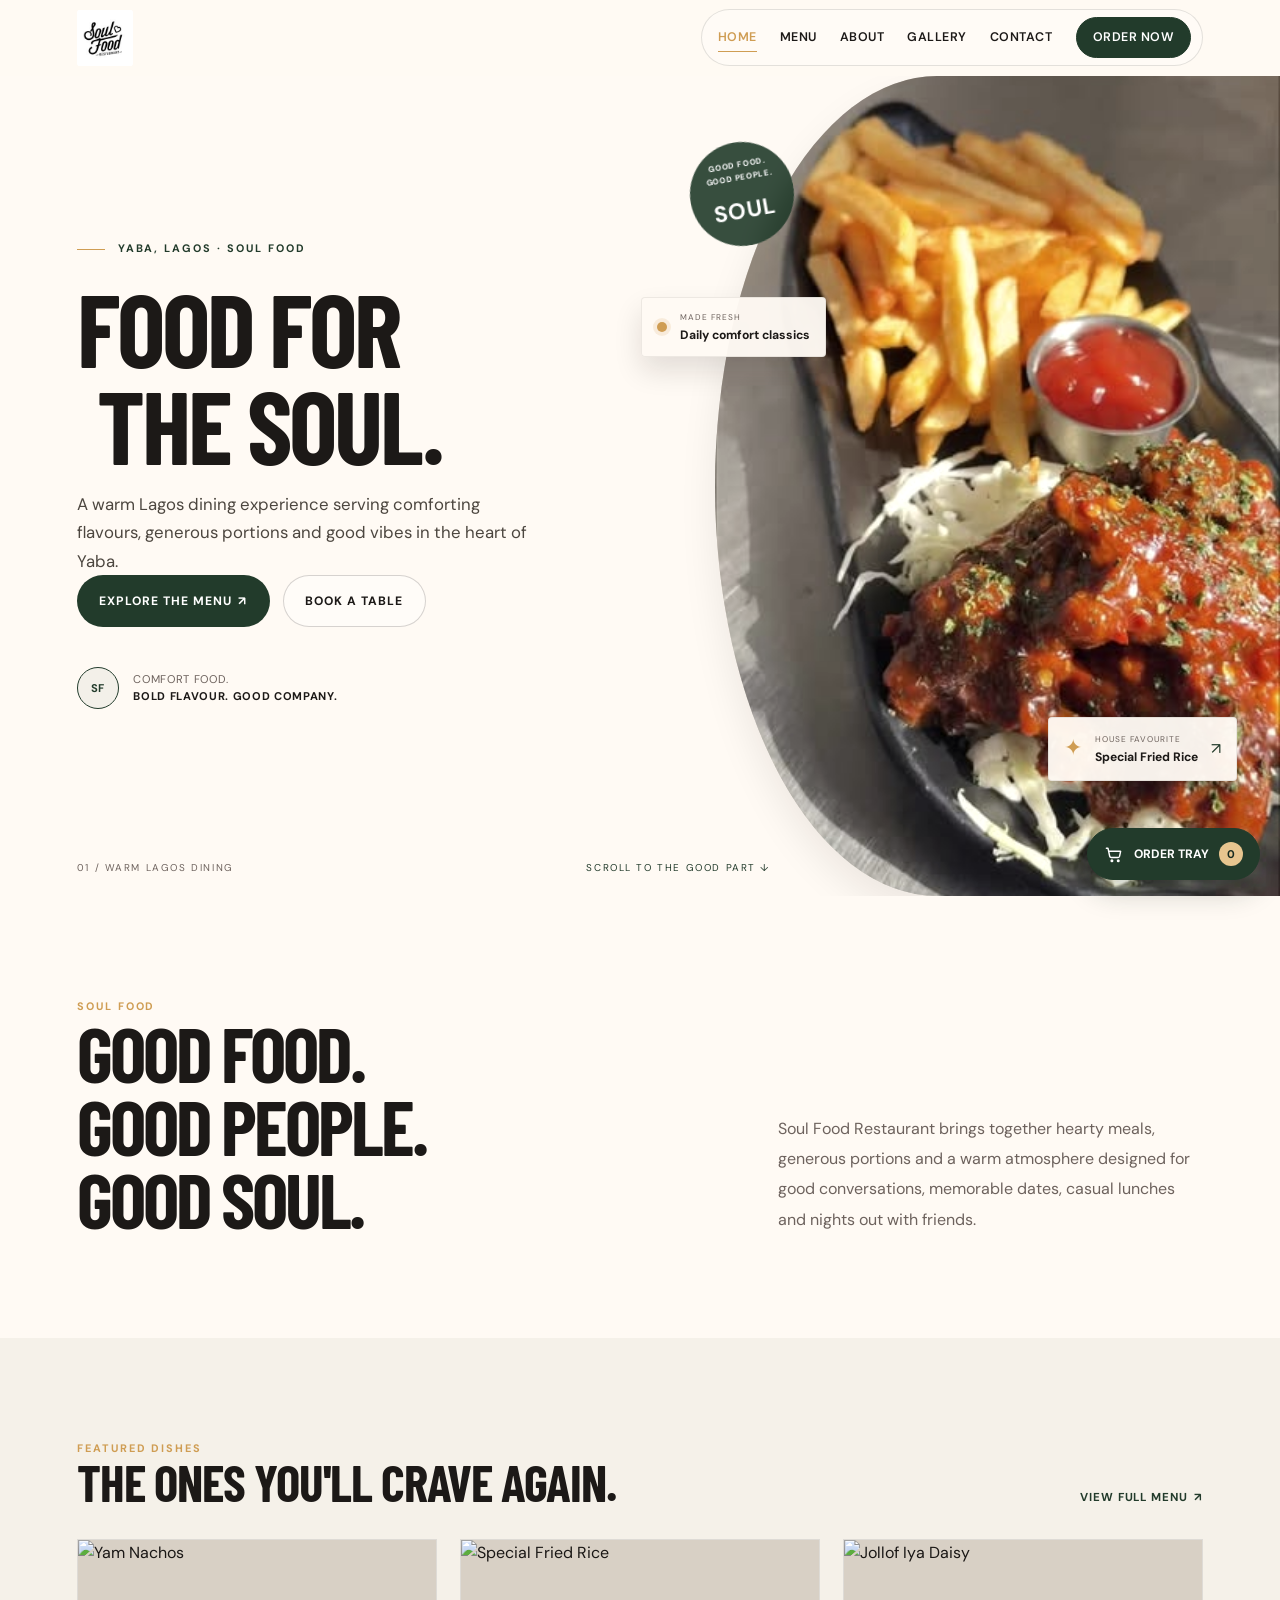
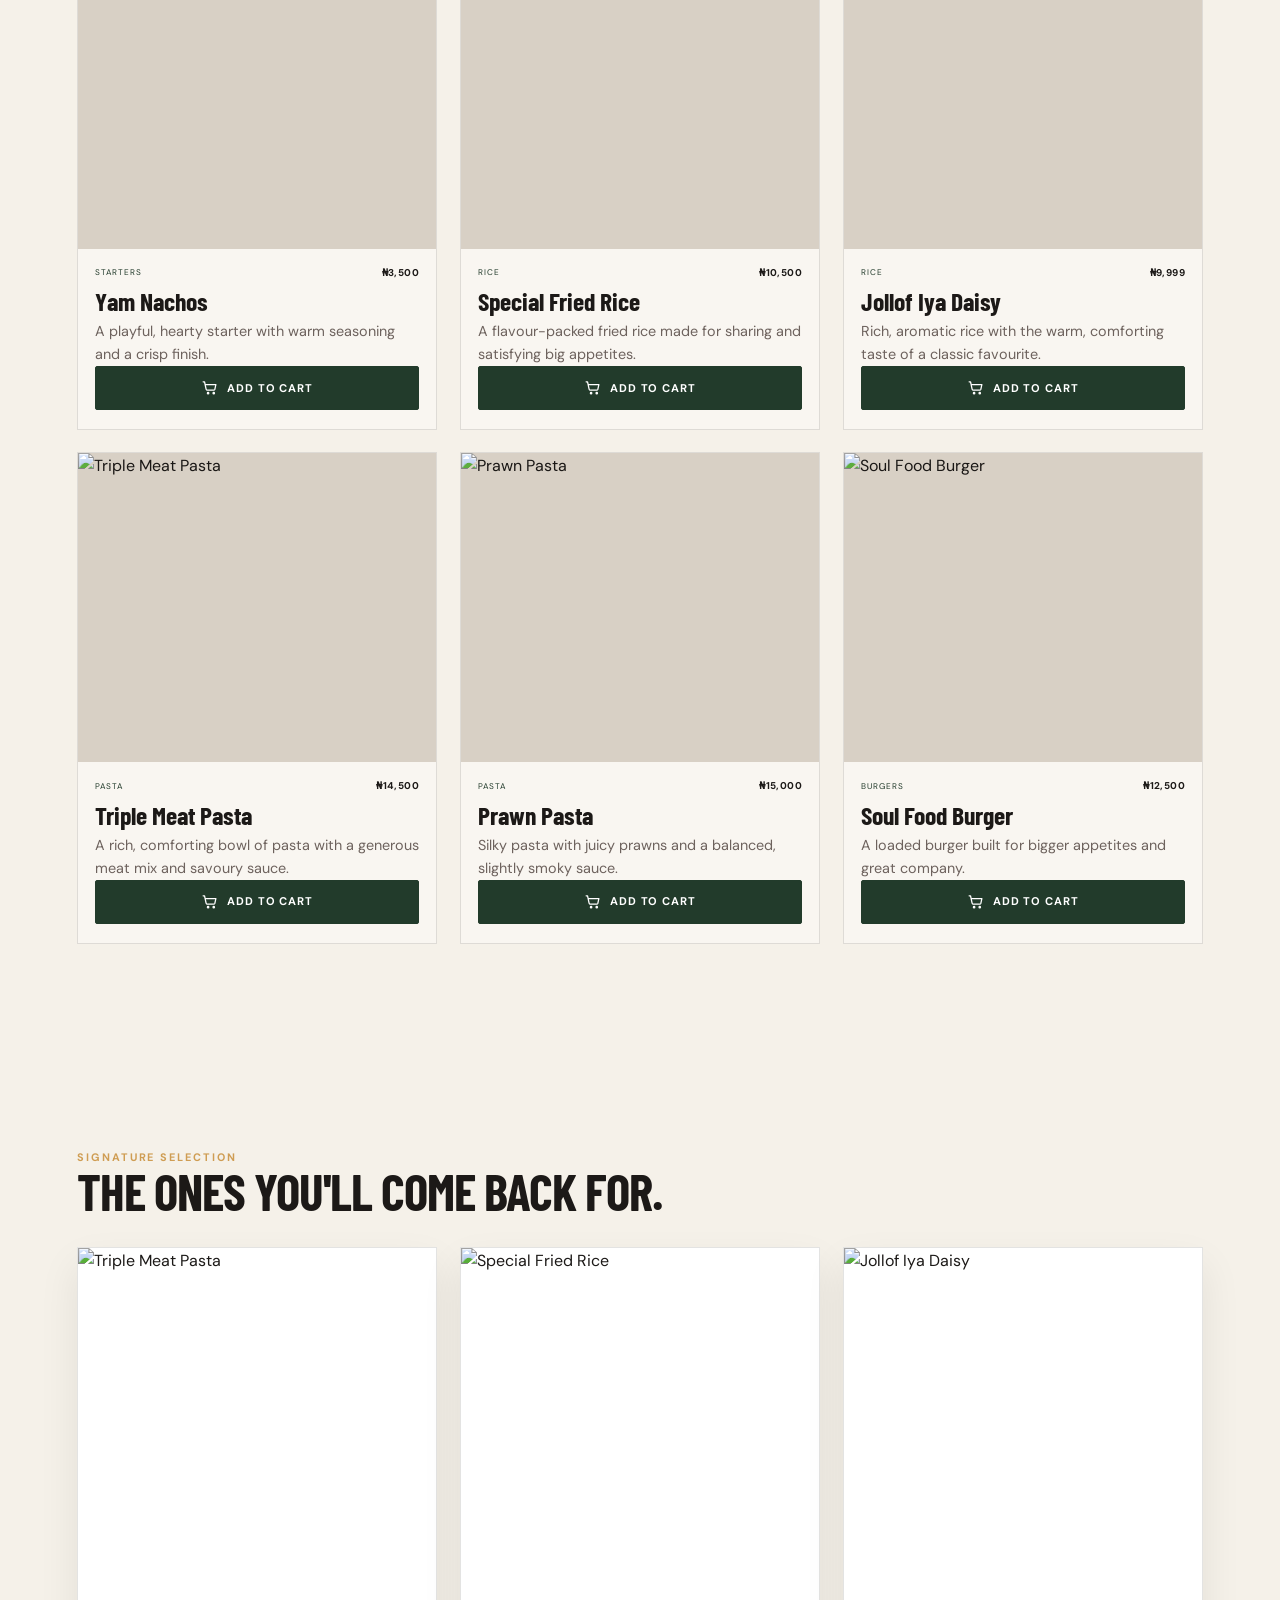
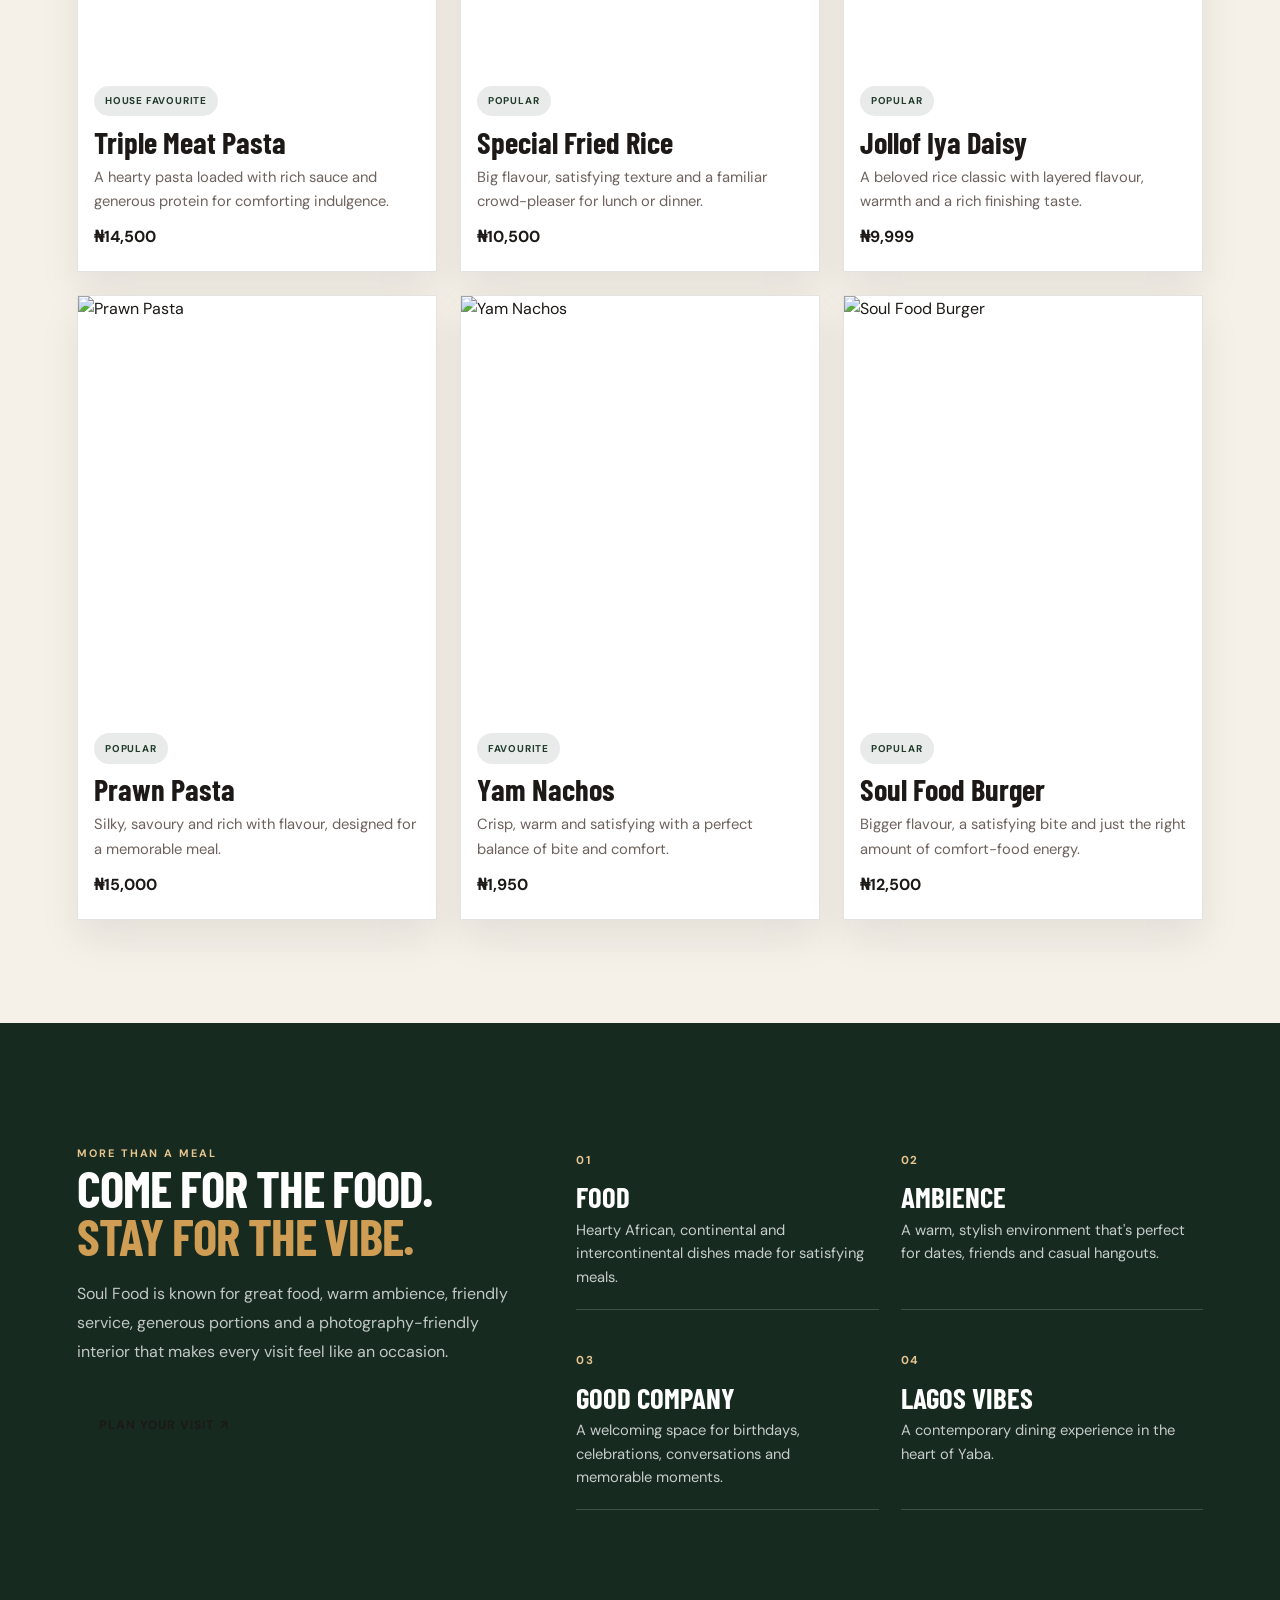
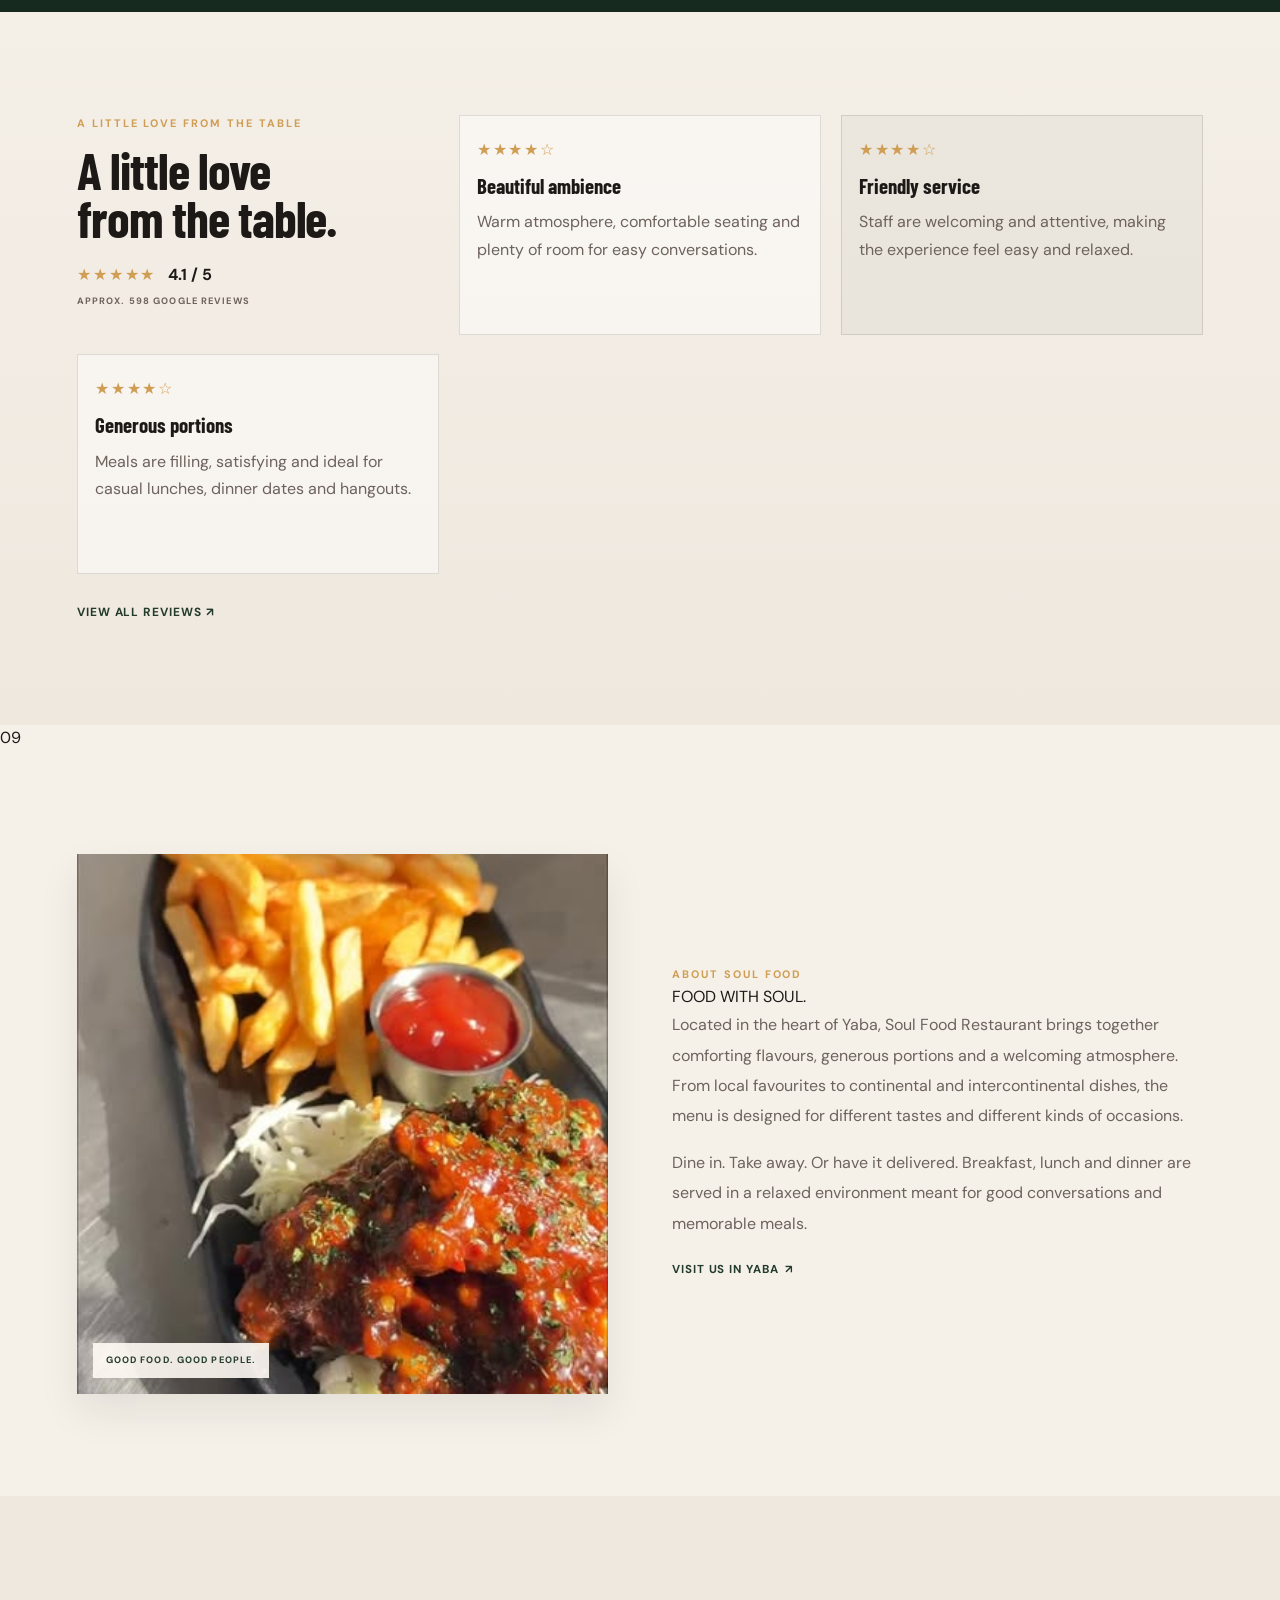
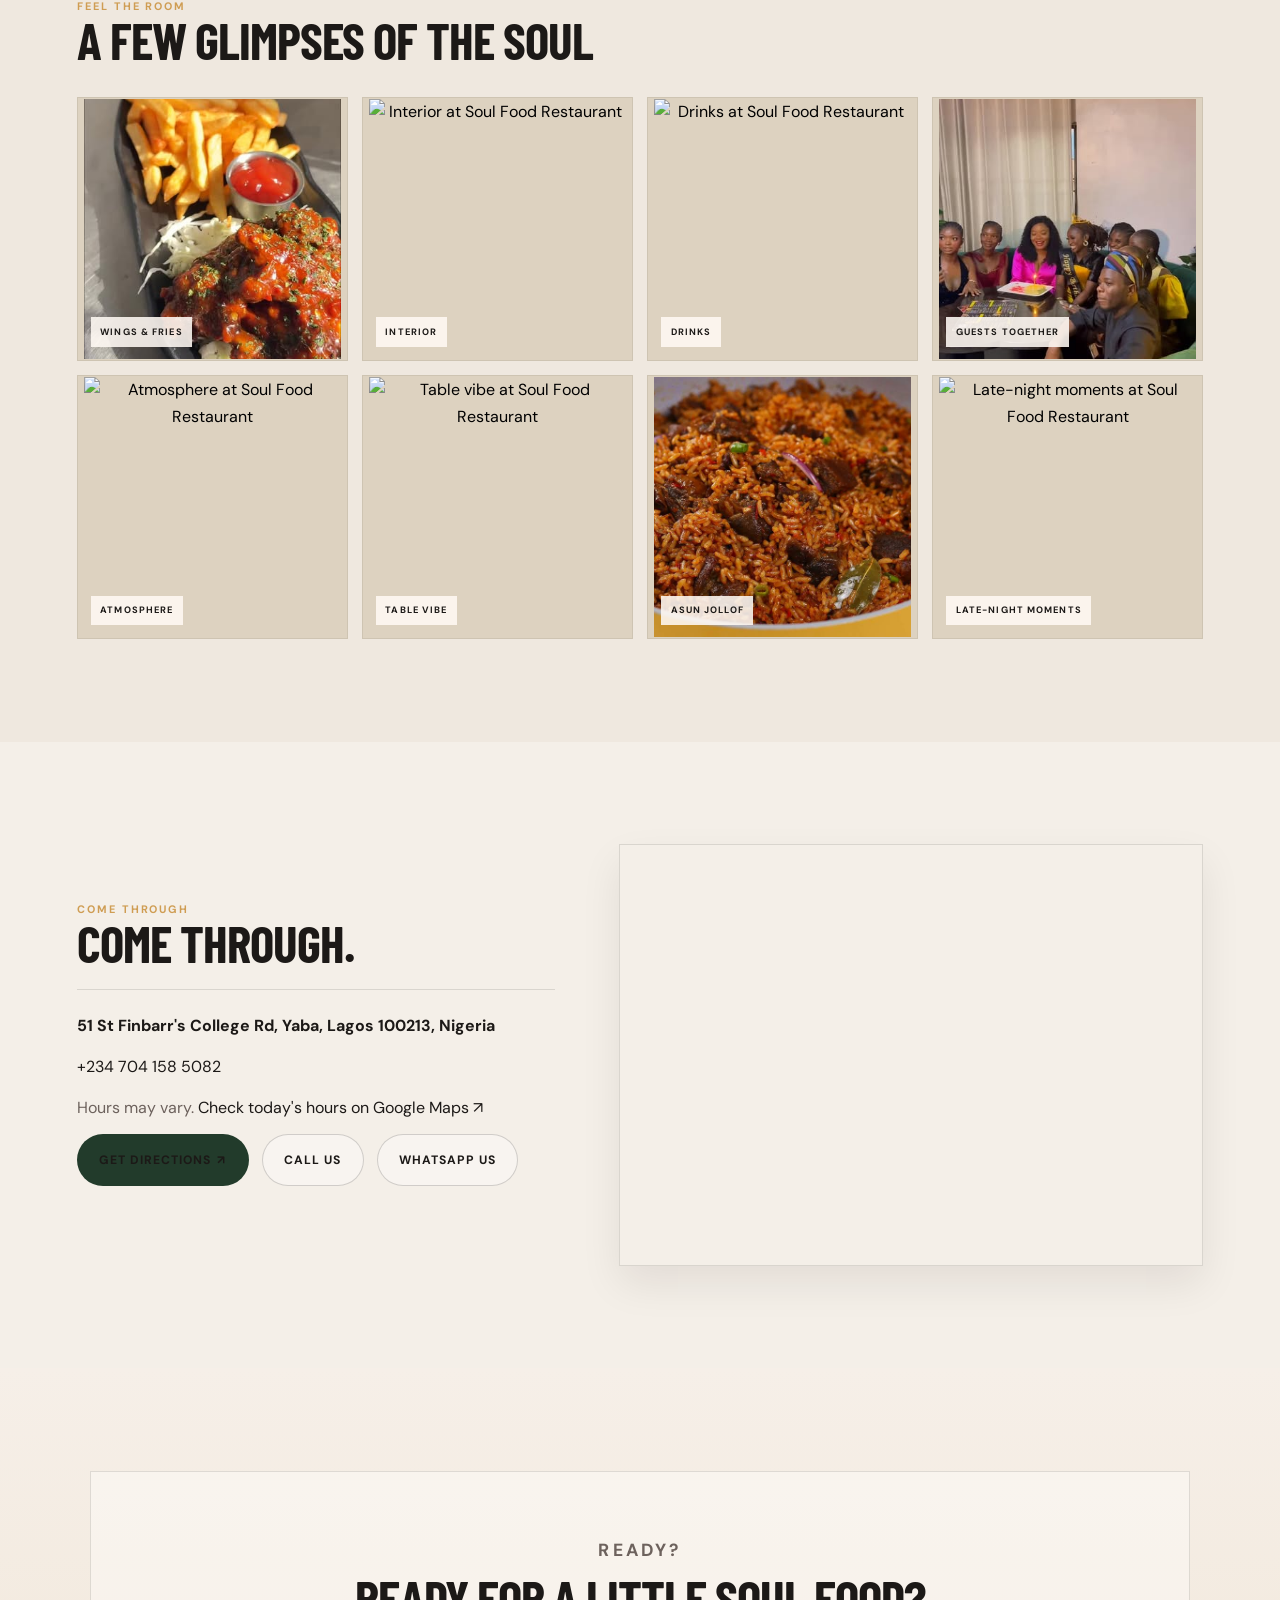
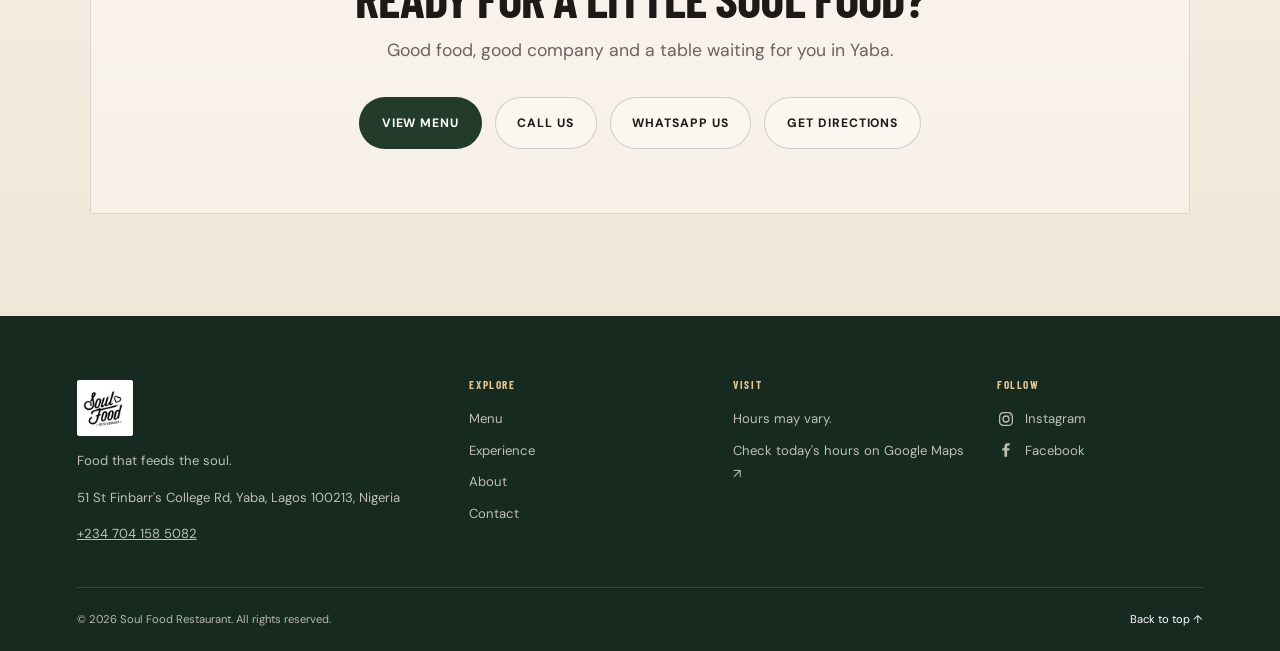
==== commit 78fd3b7c: "Add files via upload" ====
--- a/index.html
+++ b/index.html
@@ -3,494 +3,312 @@
   <head>
     <meta charset="UTF-8" />
     <meta name="viewport" content="width=device-width, initial-scale=1.0" />
-    <meta name="description" content="SO Restaurant & Lounge in Lagos — good food, great atmosphere, unforgettable moments." />
-    <title>SO Restaurant & Lounge</title>
+    <meta
+      name="description"
+      content="Soul Food Restaurant brings comforting flavours, generous portions and a warm Lagos atmosphere to Yaba. Dine in, grab takeaway, or order delivery in the heart of Lagos."
+    />
+    <title>Soul Food Restaurant | Yaba, Lagos</title>
+    <meta property="og:type" content="website" />
+    <meta property="og:title" content="Soul Food Restaurant | Yaba, Lagos" />
+    <meta
+      property="og:description"
+      content="Comfort food, bold flavour and good company in the heart of Yaba."
+    />
+    <meta property="og:image" content="images/hero.jpg" />
+    <meta property="og:image:alt" content="Soul Food Restaurant ambience and signature meals" />
+    <meta name="twitter:card" content="summary_large_image" />
+    <link rel="icon" type="image/jpeg" href="images/soul-food-logo.jpg" />
     <link rel="preconnect" href="https://fonts.googleapis.com" />
     <link rel="preconnect" href="https://fonts.gstatic.com" crossorigin />
-    <link href="https://fonts.googleapis.com/css2?family=DM+Sans:wght@400;500;600;700&family=Italiana&display=swap" rel="stylesheet" />
-    <link rel="stylesheet" href="./style.css" />
+    <link
+      href="https://fonts.googleapis.com/css2?family=Barlow+Condensed:wght@500;600;700;800&family=DM+Sans:wght@400;500;600;700&display=swap"
+      rel="stylesheet"
+    />
+    <link rel="stylesheet" href="css/style.css" />
   </head>
   <body>
-    <header class="site-header" id="top">
-      <div class="nav-shell">
-        <a href="#top" class="brand" aria-label="SO home">
-          <span class="brand-mark">SO</span>
-          <span class="brand-text">
-            Restaurant<br />& Lounge
-          </span>
-        </a>
-
-        <nav class="main-nav" aria-label="Main navigation">
-          <a href="#top">Home</a>
-          <a href="#menu">Menu</a>
-          <a href="#about">About</a>
-          <a href="#contact">Contact</a>
-        </nav>
-
-        <div class="nav-actions">
-          <button class="icon-button cart-trigger" type="button" aria-label="Open cart">
-            <svg viewBox="0 0 24 24" aria-hidden="true"><path d="M7 18a2 2 0 1 1 0 4 2 2 0 0 1 0-4Zm10 0a2 2 0 1 1 0 4 2 2 0 0 1 0-4ZM3 4h2l2.4 10.3a1 1 0 0 0 1 .8h8.9a1 1 0 0 0 1-.8L20 7H7" fill="none" stroke="currentColor" stroke-linecap="round" stroke-linejoin="round" stroke-width="1.7"/></svg>
-            <span class="cart-count">0</span>
-          </button>
-          <button type="button" class="primary-button reserve-trigger hidden-mobile">Reserve a table</button>
-          <button type="button" class="primary-button order-trigger hidden-mobile">Order now</button>
-          <button type="button" class="menu-toggle" aria-label="Toggle navigation" aria-expanded="false">
-            <span></span>
-            <span></span>
-            <span></span>
-          </button>
-        </div>
-      </div>
-
-      <nav class="mobile-nav" aria-label="Mobile navigation">
-        <a href="#top">Home</a>
-        <a href="#menu">Menu</a>
-        <a href="#about">About</a>
-        <a href="#contact">Contact</a>
-        <div class="mobile-nav-actions">
-          <button type="button" class="primary-button order-trigger">Order now</button>
-          <button type="button" class="secondary-button reserve-trigger">Reserve a table</button>
-        </div>
+    <header class="site-header">
+      <a class="logo" href="index.html" aria-label="Soul Food home"><img src="images/soul-food-logo.jpg" alt="Soul Food Restaurant" /></a>
+      <button class="menu-toggle" type="button" aria-label="Open menu" aria-expanded="false">☰</button>
+      <nav class="nav" id="nav" aria-label="Main navigation">
+        <a href="index.html" aria-current="page">Home</a>
+        <a href="menu.html">Menu</a>
+        <a href="about.html">About</a>
+        <a href="index.html#gallery">Gallery</a>
+        <a href="index.html#contact">Contact</a>
+        <a class="nav-cta" href="menu.html">ORDER NOW</a>
       </nav>
     </header>
 
     <main>
-      <section class="hero" id="top-section">
-        <img src="./src/assets/so-lounge-interior.jpg" alt="Modern restaurant lounge interior" />
-        <div class="hero-overlay"></div>
+      <section class="hero" id="top">
         <div class="hero-content">
-          <p class="eyebrow">Restaurant &amp; Lounge</p>
-          <h1>Good Food. Great Atmosphere. Unforgettable Moments.</h1>
-          <p class="subhead">A modern Lagos destination for considered food, easy evenings and time well spent together.</p>
-          <div class="cta-row">
-            <a href="#menu" class="primary-button">View menu</a>
-            <button type="button" class="secondary-button reserve-trigger">Reserve a table</button>
-            <button type="button" class="primary-button order-trigger">Order now</button>
-          </div>
-        </div>
-        <a href="#intro" class="scroll-indicator" aria-label="Explore the page">
-          <svg viewBox="0 0 24 24" aria-hidden="true"><path d="M6 9l6 6 6-6" fill="none" stroke="currentColor" stroke-linecap="round" stroke-linejoin="round" stroke-width="1.7"/></svg>
-        </a>
-      </section>
-
-      <section class="story section-shell" id="intro">
-        <div class="story-grid">
-          <div class="story-gallery">
-            <img class="feature-photo" src="./src/assets/so-dining-main.jpg" alt="Plated dish" />
-            <img class="feature-photo inset-photo" src="./src/assets/so-cocktail.jpg" alt="Cocktail" />
-          </div>
-          <div class="story-copy">
-            <p class="eyebrow">The SO rhythm</p>
-            <h2>A Place to Eat. A Place to Unwind.</h2>
-            <p>
-              Move from an easy meal into an unhurried evening. SO is imagined as a modern restaurant and lounge where dining and atmosphere belong in the same conversation.
-            </p>
-            <a href="#about" class="text-link">Discover our story</a>
-          </div>
-        </div>
-      </section>
-
-      <section class="experiences section-shell" id="experience">
-        <div class="section-header compact">
-          <p class="eyebrow">One place, many moods</p>
-          <h2>Choose your experience.</h2>
-        </div>
-
+          <p class="eyebrow hero-kicker"><span class="kicker-line"></span> YABA, LAGOS · SOUL FOOD</p>
+          <h1>FOOD FOR<br /><span>THE SOUL.</span></h1>
+          <p class="hero-copy">
+            A warm Lagos dining experience serving comforting flavours, generous portions and good vibes in the heart of Yaba.
+          </p>
+          <div class="hero-actions">
+            <a class="btn btn-primary" href="menu.html">EXPLORE THE MENU <span aria-hidden="true">↗</span></a>
+            <button class="btn btn-outline" type="button" data-book-table>BOOK A TABLE</button>
+          </div>
+          <div class="hero-proof">
+            <span class="proof-mark" aria-hidden="true">SF</span>
+            <span>Comfort food.<br /><strong>Bold flavour. Good company.</strong></span>
+          </div>
+        </div>
+
+        <div class="hero-visual" aria-label="A warm, premium dining table scene">
+          <div class="hero-photo-wrap">
+            <img class="hero-photo" src="images/instagram-soulfood-5.jpg" alt="Soul Food wings and fries" fetchpriority="high" width="650" height="820" />
+          </div>
+          <div class="hero-stamp"><span>GOOD FOOD.<br />GOOD PEOPLE.</span><strong>SOUL</strong></div>
+          <aside class="float-note note-fresh"><span class="note-dot"></span><span><small>MADE FRESH</small><strong>Daily comfort classics</strong></span></aside>
+          <a class="float-note note-pick" href="menu.html"><span class="pick-icon" aria-hidden="true">✦</span><span><small>HOUSE FAVOURITE</small><strong>Special Fried Rice</strong></span><span class="note-arrow" aria-hidden="true">↗</span></a>
+          <span class="image-caption">GOOD VIBES. GREAT FOOD.</span>
+        </div>
+
+        <div class="hero-bottom">
+          <span>01 / WARM LAGOS DINING</span>
+          <a href="menu.html">SCROLL TO THE GOOD PART <span aria-hidden="true">↓</span></a>
+          <span>YABA, LAGOS</span>
+        </div>
+      </section>
+
+      <section class="intro section" aria-labelledby="brand-heading">
+        <div>
+          <p class="eyebrow">SOUL FOOD</p>
+          <h2 id="brand-heading">GOOD FOOD.<br />GOOD PEOPLE.<br />GOOD SOUL.</h2>
+        </div>
+        <p>
+          Soul Food Restaurant brings together hearty meals, generous portions and a warm atmosphere designed for good conversations, memorable dates, casual lunches and nights out with friends.
+        </p>
+      </section>
+
+      <section class="featured section" id="menu" aria-labelledby="menu-heading">
+        <div class="section-head">
+          <div>
+            <p class="eyebrow">FEATURED DISHES</p>
+            <h2 id="menu-heading">THE ONES YOU'LL CRAVE AGAIN.</h2>
+          </div>
+          <a class="text-link" href="menu.html">View full menu <span aria-hidden="true">↗</span></a>
+        </div>
+
+        <div class="food-grid" id="foodGrid"></div>
+      </section>
+
+      <section class="signature section" aria-labelledby="signature-heading">
+        <div class="section-head">
+          <div>
+            <p class="eyebrow">SIGNATURE SELECTION</p>
+            <h2 id="signature-heading">THE ONES YOU'LL COME BACK FOR.</h2>
+          </div>
+        </div>
+        <div class="signature-grid" id="signatureGrid"></div>
+      </section>
+
+      <section class="experience section" id="experience" aria-labelledby="experience-heading">
+        <div class="experience-copy">
+          <p class="eyebrow">MORE THAN A MEAL</p>
+          <h2 id="experience-heading">COME FOR THE FOOD.<br /><em>STAY FOR THE VIBE.</em></h2>
+          <p>
+            Soul Food is known for great food, warm ambience, friendly service, generous portions and a photography-friendly interior that makes every visit feel like an occasion.
+          </p>
+          <a class="btn btn-light" href="#contact">PLAN YOUR VISIT <span aria-hidden="true">↗</span></a>
+        </div>
         <div class="experience-grid">
-          <article class="experience-card">
-            <img src="./src/assets/so-dining-main.jpg" alt="Restaurant experience" />
-            <div class="experience-overlay"></div>
-            <div class="experience-content">
-              <span class="experience-line"></span>
-              <h3>Restaurant</h3>
-              <p>A considered setting for food, conversation and time together.</p>
+          <article>
+            <span>01</span>
+            <h3>FOOD</h3>
+            <p>Hearty African, continental and intercontinental dishes made for satisfying meals.</p>
+          </article>
+          <article>
+            <span>02</span>
+            <h3>AMBIENCE</h3>
+            <p>A warm, stylish environment that's perfect for dates, friends and casual hangouts.</p>
+          </article>
+          <article>
+            <span>03</span>
+            <h3>GOOD COMPANY</h3>
+            <p>A welcoming space for birthdays, celebrations, conversations and memorable moments.</p>
+          </article>
+          <article>
+            <span>04</span>
+            <h3>LAGOS VIBES</h3>
+            <p>A contemporary dining experience in the heart of Yaba.</p>
+          </article>
+        </div>
+      </section>
+
+      <section class="reviews section" id="reviews" aria-labelledby="reviews-heading">
+        <div class="review-lead">
+          <p class="eyebrow">A LITTLE LOVE FROM THE TABLE</p>
+          <h2 id="reviews-heading">A little love<br />from the table.</h2>
+          <div class="review-rating" aria-label="Current Google rating is 4.1 out of 5">
+            <span aria-hidden="true">★★★★★</span>
+            <strong>4.1 / 5</strong>
+            <small>Approx. 598 Google reviews</small>
+          </div>
+        </div>
+
+        <article class="review-card">
+          <div class="review-stars" aria-label="4 out of 5 stars">★★★★☆</div>
+          <h3>Beautiful ambience</h3>
+          <p>Warm atmosphere, comfortable seating and plenty of room for easy conversations.</p>
+        </article>
+
+        <article class="review-card alt">
+          <div class="review-stars" aria-label="4 out of 5 stars">★★★★☆</div>
+          <h3>Friendly service</h3>
+          <p>Staff are welcoming and attentive, making the experience feel easy and relaxed.</p>
+        </article>
+
+        <article class="review-card">
+          <div class="review-stars" aria-label="4 out of 5 stars">★★★★☆</div>
+          <h3>Generous portions</h3>
+          <p>Meals are filling, satisfying and ideal for casual lunches, dinner dates and hangouts.</p>
+        </article>
+
+        <a class="reviews-link" href="reviews.html">VIEW ALL REVIEWS ↗</a>
+      </section>09
+
+      <section class="about section" id="about" aria-labelledby="about-heading">
+        <div class="about-image">
+          <img src="images/instagram-soulfood-5.jpg" alt="Soul Food wings and fries" loading="lazy" decoding="async" width="700" height="700" />
+          <span>GOOD FOOD. GOOD PEOPLE.</span>
+        </div>
+        <div>
+          <p class="eyebrow">ABOUT SOUL FOOD</p>
+          <h2d id="about-heading">FOOD WITH SOUL.</h2d>
+          <p>
+            Located in the heart of Yaba, Soul Food Restaurant brings together comforting flavours, generous portions and a welcoming atmosphere. From local favourites to continental and intercontinental dishes, the menu is designed for different tastes and different kinds of occasions.
+          </p>
+          <p>
+            Dine in. Take away. Or have it delivered. Breakfast, lunch and dinner are served in a relaxed environment meant for good conversations and memorable meals.
+          </p>
+          <a class="text-link" href="index.html#contact">Visit us in Yaba <span aria-hidden="true">↗</span></a>
+        </div>
+      </section>
+
+      <section class="gallery section" id="gallery" aria-labelledby="gallery-heading">
+        <div class="section-head">
+          <div>
+            <p class="eyebrow">FEEL THE ROOM</p>
+            <h2 id="gallery-heading">A FEW GLIMPSES OF THE SOUL</h2>
+          </div>
+        </div>
+        <div class="gallery-grid" id="galleryGrid" aria-live="polite"></div>
+      </section>
+
+      <section class="location section" id="contact" aria-labelledby="location-heading">
+        <div>
+          <p class="eyebrow">COME THROUGH</p>
+          <h2 id="location-heading">COME THROUGH.</h2>
+          <div class="location-card">
+            <p><strong>51 St Finbarr's College Rd, Yaba, Lagos 100213, Nigeria</strong></p>
+            <p><a href="tel:+2347041585082">+234 704 158 5082</a></p>
+            <p>Hours may vary. <a href="https://www.google.com/maps/place/Soul+Food+Restaurant/@6.5275767,3.3864258,17z/data=!3m1!4b1!4m6!3m5!1s0x103b8d3fb238c24d:0x1475eef4ca08eee7!8m2!3d6.5275767!4d3.3864258!16s%2Fg%2F11fsz00_tm" target="_blank" rel="noreferrer noopener">Check today's hours on Google Maps ↗</a></p>
+            <div class="contact-actions">
+              <a class="btn btn-primary" href="https://maps.google.com/?q=51+St+Finbarr%27s+College+Rd,+Yaba,+Lagos+100213,+Nigeria" target="_blank" rel="noreferrer noopener">GET DIRECTIONS <span aria-hidden="true">↗</span></a>
+              <a class="btn btn-outline" href="tel:+2347041585082">CALL US</a>
+              <a class="btn btn-outline" href="https://wa.me/2347041585082" target="_blank" rel="noreferrer noopener">WHATSAPP US</a>
             </div>
-          </article>
-
-          <article class="experience-card">
-            <img src="./src/assets/so-lounge-interior.jpg" alt="Lounge experience" />
-            <div class="experience-overlay"></div>
-            <div class="experience-content">
-              <span class="experience-line"></span>
-              <h3>Lounge</h3>
-              <p>Ease into the evening in a relaxed, social atmosphere.</p>
-            </div>
-          </article>
-
-          <article class="experience-card">
-            <img src="./src/assets/so-cocktail.jpg" alt="Drinks experience" />
-            <div class="experience-overlay"></div>
-            <div class="experience-content">
-              <span class="experience-line"></span>
-              <h3>Drinks</h3>
-              <p>Thoughtful pours designed to complement the mood.</p>
-            </div>
-          </article>
-
-          <article class="experience-card">
-            <img src="./src/assets/so-event.jpg" alt="Events experience" />
-            <div class="experience-overlay"></div>
-            <div class="experience-content">
-              <span class="experience-line"></span>
-              <h3>Events</h3>
-              <p>Enquire about creating a gathering shaped around your occasion.</p>
-            </div>
-          </article>
-        </div>
-      </section>
-
-      <section class="promo section-shell">
-        <img src="./src/assets/so-menu-spread.jpg" alt="Food spread" />
-        <div class="promo-overlay"></div>
-        <div class="promo-content">
-          <p class="eyebrow">Pickup or delivery</p>
-          <h2>Your Favorite Meal, Your Way</h2>
-          <p>Build your order, choose pickup or delivery, then send the details directly for confirmation.</p>
-          <button type="button" class="primary-button order-trigger">Order now</button>
-        </div>
-      </section>
-
-      <section class="reservation-banner section-shell" id="reserve">
-        <div class="reservation-inner">
-          <div>
-            <p class="eyebrow">Reservations</p>
-            <h2>Planning Your Next Visit?</h2>
-            <p>Share your preferred date, time and party size. The restaurant will confirm availability directly.</p>
-            <div class="cta-row">
-              <button type="button" class="primary-button reserve-trigger">Reserve a table</button>
-              <button type="button" class="secondary-button reserve-trigger">Reserve via WhatsApp</button>
-            </div>
-          </div>
-          <div class="brand-stamp">SO</div>
-        </div>
-      </section>
-
-      <section class="menu-panel section-shell" id="menu">
-        <div class="section-header compact menu-header">
-          <div>
-            <p class="eyebrow">Food &amp; drinks</p>
-            <h2>Our Menu</h2>
-            <p class="menu-note">Sample menu and prices in NGN for discussion. Confirm items, prices, availability and delivery fees with SO before publishing.</p>
-          </div>
-        </div>
-
-        <div class="menu-filters" aria-label="Menu categories" id="menu-filters"></div>
-        <div class="menu-grid full-menu" id="menu-grid"></div>
-      </section>
-
-      <section class="about section-shell" id="about">
-        <div class="about-intro">
-          <div>
-            <p class="eyebrow">The SO experience</p>
-            <h2>More Than a Meal</h2>
-          </div>
-          <div class="about-copy">
-            <p>A place for good food, thoughtful hospitality and moments worth lingering over.</p>
-          </div>
-        </div>
-
-        <div class="about-layout">
-          <div class="about-visual">
-            <img src="./src/assets/so-lounge-interior.jpg" alt="Warm restaurant lounge" />
-          </div>
-          <div class="about-text">
-            <p class="eyebrow">The experience</p>
-            <h3>Dining with room to linger.</h3>
-            <p>
-              There’s no rush here. Start with something to share, take your time over the main event, and let the evening carry you into the lounge for one more drink. We’ll look after the details so you can simply enjoy the company you’re with.
-            </p>
-          </div>
-        </div>
-
-        <div class="about-gallery">
-          <figure class="gallery-item offset-up">
-            <img src="./src/assets/so-lounge-interior.jpg" alt="Warm lit lounge interior" />
-            <div class="gallery-gradient"></div>
-            <figcaption>The space</figcaption>
-          </figure>
-          <figure class="gallery-item">
-            <img src="./src/assets/so-dining-main.jpg" alt="Beautifully plated dish" />
-            <div class="gallery-gradient"></div>
-            <figcaption>The table</figcaption>
-          </figure>
-          <figure class="gallery-item offset-up">
-            <img src="./src/assets/so-event.jpg" alt="Guests gathered for an evening" />
-            <div class="gallery-gradient"></div>
-            <figcaption>The company</figcaption>
-          </figure>
-        </div>
-      </section>
-
-      <section class="visit-banner section-shell">
-        <img src="./src/assets/so-cocktail.jpg" alt="Cocktails" />
-        <div class="visit-overlay"></div>
-        <div class="visit-content">
-          <p class="eyebrow">Visit us</p>
-          <h2>Come Experience SO</h2>
-          <p>Your table is waiting. Browse the menu, then let us know when you’d like to join us.</p>
-          <div class="cta-row center">
-            <a href="#menu" class="primary-button">View menu</a>
-            <button type="button" class="secondary-button reserve-trigger">Reserve a table</button>
-          </div>
-        </div>
-      </section>
-
-      <section class="contact section-shell" id="contact">
-        <div class="contact-grid">
-          <div class="contact-copy">
-            <p class="eyebrow">Find us</p>
-            <h2>Your next evening starts here.</h2>
-            <p>Planning a visit? Find SO Restaurant &amp; Lounge in Surulere and get directions for your next dining experience.</p>
-            <div class="info-grid">
-              <a class="info-card" href="https://maps.google.com/?q=52+Adeniran+Ogunsanya+St,+Surulere,+Lagos" target="_blank" rel="noreferrer">
-                <span class="info-icon">
-                  <svg viewBox="0 0 24 24" aria-hidden="true"><path d="M12 21s6-5.4 6-10.5A6 6 0 1 0 6 10.5C6 15.6 12 21 12 21z" fill="none" stroke="currentColor" stroke-width="1.6"/><circle cx="12" cy="10.5" r="2.2" fill="none" stroke="currentColor" stroke-width="1.6"/></svg>
-                </span>
-                <span class="info-label">Address</span>
-                <span class="info-value">52 Adeniran Ogunsanya St, Surulere, Lagos</span>
-                <span class="info-action">Open in Maps →</span>
-              </a>
-
-              <a class="info-card" href="tel:+2348162900017">
-                <span class="info-icon">
-                  <svg viewBox="0 0 24 24" aria-hidden="true"><path d="M4.5 6.5A2.5 2.5 0 0 1 7 4h1.3a1 1 0 0 1 1 .8l.5 2.8a1 1 0 0 1-.7 1.1L8 9.3a12.9 12.9 0 0 0 6.7 6.7l.6-.6a1 1 0 0 1 1.1-.7l2.8.5a1 1 0 0 1 .8 1V17a2.5 2.5 0 0 1-2.5 2.5h-.5A15.5 15.5 0 0 1 4.5 7v-.5z" fill="none" stroke="currentColor" stroke-width="1.6" stroke-linecap="round" stroke-linejoin="round"/></svg>
-                </span>
-                <span class="info-label">Phone</span>
-                <span class="info-value">+234 816 290 0017</span>
-                <span class="info-action">Call us →</span>
-              </a>
-
-              <a class="info-card" href="https://wa.me/2348162900017?text=Hello%20SO%20Restaurant%20%26%20Lounge%2C%20I%E2%80%99d%20like%20to%20make%20an%20enquiry." target="_blank" rel="noreferrer">
-                <span class="info-icon">
-                  <svg viewBox="0 0 24 24" aria-hidden="true"><path d="M7 18.5c-1.5-1.3-2.5-3.1-2.5-5.2A7.5 7.5 0 0 1 12 6.1a7.5 7.5 0 0 1 7.5 7.2c0 4-3.2 7.2-7.5 7.2a7.8 7.8 0 0 1-3.8-1l-3.7 1 1-3.5z" fill="none" stroke="currentColor" stroke-width="1.6"/><path d="M9.5 9.8c.2-.5.4-.5.7-.5h.2c.2 0 .4.1.6.4l.5 1.1c.2.3.1.5 0 .7l-.1.2c-.2.2-.2.4-.1.6.3.6.8 1.2 1.4 1.6.2.2.4.2.6.1l.3-.1c.3-.1.5-.1.8.1l1.1.6c.3.2.3.4.2.7-.2.6-1.1 1.3-1.9 1.4-.7.1-1.7-.1-3.1-1.1A8.2 8.2 0 0 1 8 12.8c-.9-1.6-1-2.8-.4-3.4.2-.2.5-.3.9-.3z" fill="none" stroke="currentColor" stroke-width="1.2" stroke-linecap="round" stroke-linejoin="round"/></svg>
-                </span>
-                <span class="info-label">WhatsApp</span>
-                <span class="info-value">+234 816 290 0017</span>
-                <span class="info-action">Start a chat →</span>
-              </a>
-
-              <a class="info-card" href="https://www.instagram.com/s.o_restaurant_lagos?stkn=bXV0enN2aXE5azU2" target="_blank" rel="noopener noreferrer">
-                <span class="info-icon">
-                  <svg viewBox="0 0 24 24" aria-hidden="true"><rect x="3.5" y="3.5" width="17" height="17" rx="4.5" fill="none" stroke="currentColor" stroke-width="1.6"/><circle cx="12" cy="12" r="4" fill="none" stroke="currentColor" stroke-width="1.6"/><circle cx="17.5" cy="6.8" r="1" fill="currentColor"/></svg>
-                </span>
-                <span class="info-label">Instagram</span>
-                <span class="info-value">@s.o_restaurant_lagos</span>
-                <span class="info-action">Follow SO →</span>
-              </a>
-
-              <div class="info-card static-card">
-                <span class="info-icon">
-                  <svg viewBox="0 0 24 24" aria-hidden="true"><path d="M12 7v5l3 2" fill="none" stroke="currentColor" stroke-width="1.6" stroke-linecap="round" stroke-linejoin="round"/><circle cx="12" cy="12" r="8" fill="none" stroke="currentColor" stroke-width="1.6"/></svg>
-                </span>
-                <span class="info-label">Hours</span>
-                <span class="info-value">Sample: Daily, 12 PM–11 PM. Please confirm with SO.</span>
-              </div>
-            </div>
-          </div>
-
-          <div class="map-panel">
-            <iframe title="Map to SO Restaurant & Lounge" src="https://www.google.com/maps?q=52+Adeniran+Ogunsanya+St,+Surulere,+Lagos&output=embed" loading="lazy" referrerpolicy="no-referrer-when-downgrade"></iframe>
-            <div class="map-footer">
-              <div>
-                <span class="mini-label">SO Restaurant &amp; Lounge</span>
-                <p>52 Adeniran Ogunsanya St, Surulere, Lagos</p>
-              </div>
-              <a href="https://maps.google.com/?q=52+Adeniran+Ogunsanya+St,+Surulere,+Lagos" target="_blank" rel="noreferrer" class="primary-button map-button">
-                Get directions
-              </a>
-            </div>
+          </div>
+        </div>
+
+        <div class="map-wrap">
+          <iframe
+            title="Soul Food Restaurant location map"
+            src="https://maps.google.com/maps?q=51%20St%20Finbarr%27s%20College%20Rd%2C%20Yaba%2C%20Lagos%20100213%2C%20Nigeria&t=&z=15&ie=UTF8&iwloc=&output=embed"
+            loading="lazy"
+            referrerpolicy="no-referrer-when-downgrade"
+            allowfullscreen
+          ></iframe>
+        </div>
+      </section>
+
+      <section class="cta section" aria-labelledby="cta-heading">
+        <div class="cta-panel">
+          <p class="eyebrow">READY?</p>
+          <h2 id="cta-heading">READY FOR A LITTLE SOUL FOOD?</h2>
+          <p>Good food, good company and a table waiting for you in Yaba.</p>
+          <div class="hero-actions cta-actions">
+            <a class="btn btn-primary" href="menu.html">VIEW MENU</a>
+            <a class="btn btn-outline" href="tel:+2347041585082">CALL US</a>
+            <a class="btn btn-outline" href="https://wa.me/2347041585082" target="_blank" rel="noreferrer noopener">WHATSAPP US</a>
+            <a class="btn btn-outline" href="https://maps.google.com/?q=51+St+Finbarr%27s+College+Rd,+Yaba,+Lagos+100213,+Nigeria" target="_blank" rel="noreferrer noopener">GET DIRECTIONS</a>
           </div>
         </div>
       </section>
     </main>
 
     <footer class="site-footer">
-      <div class="footer-grid">
-        <div class="brand-block">
-          <div class="brand-mark footer-mark">SO</div>
-          <div class="footer-title">Restaurant &amp; Lounge</div>
-          <p>Good food, warm hospitality and an atmosphere made for lingering, in the heart of Lagos.</p>
+      <div class="footer-main">
+        <div class="footer-brand">
+          <a class="logo" href="#top" aria-label="Soul Food home"><img src="images/soul-food-logo.jpg" alt="Soul Food Restaurant" /></a>
+          <p>Food that feeds the soul.</p>
+          <p>51 St Finbarr's College Rd, Yaba, Lagos 100213, Nigeria</p>
+          <p><a href="tel:+2347041585082">+234 704 158 5082</a></p>
         </div>
 
         <div class="footer-column">
-          <h3>Navigate</h3>
-          <a href="#top">Home</a>
-          <a href="#menu">Menu</a>
-          <a href="#about">About</a>
-          <a href="#contact">Contact</a>
+          <h2>Explore</h2>
+          <a href="menu.html">Menu</a>
+          <a href="index.html#experience">Experience</a>
+          <a href="about.html">About</a>
+          <a href="index.html#contact">Contact</a>
         </div>
 
         <div class="footer-column">
-          <h3>Actions</h3>
-          <button type="button" class="footer-button order-trigger">Order now</button>
-          <button type="button" class="footer-button reserve-trigger">Reserve a table</button>
-        </div>
-
-        <div class="footer-column">
-          <h3>Contact</h3>
-          <a class="footer-contact-link" href="tel:+2348162900017">
-            <svg viewBox="0 0 24 24" aria-hidden="true"><path d="M4.5 6.5A2.5 2.5 0 0 1 7 4h1.3a1 1 0 0 1 1 .8l.5 2.8a1 1 0 0 1-.7 1.1L8 9.3a12.9 12.9 0 0 0 6.7 6.7l.6-.6a1 1 0 0 1 1.1-.7l2.8.5a1 1 0 0 1 .8 1V17a2.5 2.5 0 0 1-2.5 2.5h-.5A15.5 15.5 0 0 1 4.5 7v-.5z" fill="none" stroke="currentColor" stroke-width="1.6" stroke-linecap="round" stroke-linejoin="round"/></svg>
-            +234 816 290 0017
-          </a>
-          <a class="footer-contact-link" href="https://wa.me/2348162900017?text=Hello%20SO%20Restaurant%20%26%20Lounge%2C%20I%E2%80%99d%20like%20to%20make%20an%20enquiry." target="_blank" rel="noreferrer">
-            <svg viewBox="0 0 24 24" aria-hidden="true"><path d="M7 18.5c-1.5-1.3-2.5-3.1-2.5-5.2A7.5 7.5 0 0 1 12 6.1a7.5 7.5 0 0 1 7.5 7.2c0 4-3.2 7.2-7.5 7.2a7.8 7.8 0 0 1-3.8-1l-3.7 1 1-3.5z" fill="none" stroke="currentColor" stroke-width="1.6"/><path d="M9.5 9.8c.2-.5.4-.5.7-.5h.2c.2 0 .4.1.6.4l.5 1.1c.2.3.1.5 0 .7l-.1.2c-.2.2-.2.4-.1.6.3.6.8 1.2 1.4 1.6.2.2.4.2.6.1l.3-.1c.3-.1.5-.1.8.1l1.1.6c.3.2.3.4.2.7-.2.6-1.1 1.3-1.9 1.4-.7.1-1.7-.1-3.1-1.1A8.2 8.2 0 0 1 8 12.8c-.9-1.6-1-2.8-.4-3.4.2-.2.5-.3.9-.3z" fill="none" stroke="currentColor" stroke-width="1.2" stroke-linecap="round" stroke-linejoin="round"/></svg>
-            WhatsApp
-          </a>
-          <a class="footer-contact-link" href="https://www.instagram.com/s.o_restaurant_lagos?stkn=bXV0enN2aXE5azU2" target="_blank" rel="noopener noreferrer">
-            <svg viewBox="0 0 24 24" aria-hidden="true"><rect x="3.5" y="3.5" width="17" height="17" rx="4.5" fill="none" stroke="currentColor" stroke-width="1.6"/><circle cx="12" cy="12" r="4" fill="none" stroke="currentColor" stroke-width="1.6"/><circle cx="17.5" cy="6.8" r="1" fill="currentColor"/></svg>
-            Instagram: @s.o_restaurant_lagos
-          </a>
-          <a class="footer-contact-link" href="https://maps.google.com/?q=52+Adeniran+Ogunsanya+St,+Surulere,+Lagos" target="_blank" rel="noreferrer">
-            <svg viewBox="0 0 24 24" aria-hidden="true"><path d="M12 21s6-5.4 6-10.5A6 6 0 1 0 6 10.5C6 15.6 12 21 12 21z" fill="none" stroke="currentColor" stroke-width="1.6"/><circle cx="12" cy="10.5" r="2.2" fill="none" stroke="currentColor" stroke-width="1.6"/></svg>
-            52 Adeniran Ogunsanya St, Surulere, Lagos
-          </a>
+          <h2>Visit</h2>
+          <p>Hours may vary.</p>
+          <a href="https://www.google.com/maps/place/Soul+Food+Restaurant/@6.5275767,3.3864258,17z/data=!3m1!4b1!4m6!3m5!1s0x103b8d3fb238c24d:0x1475eef4ca08eee7!8m2!3d6.5275767!4d3.3864258!16s%2Fg%2F11fsz00_tm" target="_blank" rel="noreferrer noopener">Check today's hours on Google Maps ↗</a>
+        </div>
+
+        <div class="footer-column footer-social">
+          <h2>Follow</h2>
+          <a href="https://www.instagram.com/soulfood.lagos/" target="_blank" rel="noopener noreferrer"><svg class="social-icon" viewBox="0 0 24 24" aria-hidden="true" focusable="false"><rect x="3.5" y="3.5" width="17" height="17" rx="5" /><circle cx="12" cy="12" r="4" /><circle class="social-icon-dot" cx="17.5" cy="6.8" r="1" /></svg>Instagram</a>
+          <a href="https://www.facebook.com/soulfoodnigeria/" target="_blank" rel="noopener noreferrer"><svg class="social-icon social-icon-facebook" viewBox="0 0 24 24" aria-hidden="true" focusable="false"><path d="M13.5 21v-8.2h2.8l.4-3.2h-3.2v-2c0-.9.3-1.6 1.6-1.6h1.7V3.1c-.3 0-1.4-.1-2.6-.1-2.6 0-4.3 1.6-4.3 4.5v2.1H7v3.2h2.9V21h3.6z" /></svg>Facebook</a>
         </div>
       </div>
 
-      <div class="footer-bottom">© <span id="year"></span> SO Restaurant &amp; Lounge. All rights reserved.</div>
+      <div class="footer-bottom">
+        <span>© <span id="year"></span> Soul Food Restaurant. All rights reserved.</span>
+        <a href="#top">Back to top ↑</a>
+      </div>
     </footer>
 
-    <div class="mobile-action-bar">
-      <button type="button" class="action-button order-trigger">
-        <svg viewBox="0 0 24 24" aria-hidden="true"><path d="M7 18a2 2 0 1 1 0 4 2 2 0 0 1 0-4Zm10 0a2 2 0 1 1 0 4 2 2 0 0 1 0-4ZM3 4h2l2.4 10.3a1 1 0 0 0 1 .8h8.9a1 1 0 0 0 1-.8L20 7H7" fill="none" stroke="currentColor" stroke-linecap="round" stroke-linejoin="round" stroke-width="1.7"/></svg>
-        Order
-      </button>
-      <button type="button" class="action-button whatsapp-button" aria-label="Open WhatsApp">
-        <svg viewBox="0 0 24 24" aria-hidden="true"><path d="M7 18.5c-1.5-1.3-2.5-3.1-2.5-5.2A7.5 7.5 0 0 1 12 6.1a7.5 7.5 0 0 1 7.5 7.2c0 4-3.2 7.2-7.5 7.2a7.8 7.8 0 0 1-3.8-1l-3.7 1 1-3.5z" fill="none" stroke="currentColor" stroke-width="1.6"/><path d="M9.5 9.8c.2-.5.4-.5.7-.5h.2c.2 0 .4.1.6.4l.5 1.1c.2.3.1.5 0 .7l-.1.2c-.2.2-.2.4-.1.6.3.6.8 1.2 1.4 1.6.2.2.4.2.6.1l.3-.1c.3-.1.5-.1.8.1l1.1.6c.3.2.3.4.2.7-.2.6-1.1 1.3-1.9 1.4-.7.1-1.7-.1-3.1-1.1A8.2 8.2 0 0 1 8 12.8c-.9-1.6-1-2.8-.4-3.4.2-.2.5-.3.9-.3z" fill="none" stroke="currentColor" stroke-width="1.2" stroke-linecap="round" stroke-linejoin="round"/></svg>
-        WhatsApp
-      </button>
-      <a href="tel:+2348162900017" class="action-button" aria-label="Call us">
-        <svg viewBox="0 0 24 24" aria-hidden="true"><path d="M4.5 6.5A2.5 2.5 0 0 1 7 4h1.3a1 1 0 0 1 1 .8l.5 2.8a1 1 0 0 1-.7 1.1L8 9.3a12.9 12.9 0 0 0 6.7 6.7l.6-.6a1 1 0 0 1 1.1-.7l2.8.5a1 1 0 0 1 .8 1V17a2.5 2.5 0 0 1-2.5 2.5h-.5A15.5 15.5 0 0 1 4.5 7v-.5z" fill="none" stroke="currentColor" stroke-width="1.6" stroke-linecap="round" stroke-linejoin="round"/></svg>
-        Call
-      </a>
+    <div class="mobile-bar">
+      <a href="index.html">HOME</a>
+      <a href="menu.html">MENU</a>
+      <a href="#" class="cart-trigger" aria-label="Open cart">CART <span class="mobile-cart-count">0</span></a>
+      <a href="index.html#contact">CONTACT</a>
     </div>
 
-    <aside class="drawer" id="cart-drawer" aria-hidden="true">
-      <div class="drawer-panel">
-        <div class="drawer-header">
-          <h3>Your order</h3>
-          <button type="button" class="close-button cart-close" aria-label="Close cart">×</button>
-        </div>
-        <div class="drawer-body">
-          <div class="empty-cart" id="empty-cart">
-            <svg viewBox="0 0 24 24" aria-hidden="true"><path d="M7 18a2 2 0 1 1 0 4 2 2 0 0 1 0-4Zm10 0a2 2 0 1 1 0 4 2 2 0 0 1 0-4ZM3 4h2l2.4 10.3a1 1 0 0 0 1 .8h8.9a1 1 0 0 0 1-.8L20 7H7" fill="none" stroke="currentColor" stroke-linecap="round" stroke-linejoin="round" stroke-width="1.7"/></svg>
-            <h4>Your cart is empty</h4>
-            <p>Explore the menu and add something you would like to order.</p>
-          </div>
-          <div id="cart-items" class="cart-items"></div>
-        </div>
-        <div class="drawer-footer" id="drawer-footer">
-          <div class="totals-row">
-            <span>Subtotal</span>
-            <strong id="subtotal-value">₦0</strong>
-          </div>
-          <button type="button" class="primary-button wide-button" id="continue-order">Continue to order</button>
-          <button type="button" class="link-button" id="clear-cart">Clear cart</button>
-        </div>
-      </div>
-    </aside>
-
-    <div class="modal-overlay hidden" id="checkout-modal">
-      <div class="modal-panel">
-        <div class="modal-header">
-          <h3>Complete your order</h3>
-          <button type="button" class="close-button close-checkout" aria-label="Close checkout">×</button>
-        </div>
-
-        <form id="checkout-form">
-          <fieldset class="type-toggle">
-            <legend>Order type</legend>
-            <div class="toggle-row">
-              <button type="button" class="toggle-option active" data-order-type="Pickup">Pickup</button>
-              <button type="button" class="toggle-option" data-order-type="Delivery">Delivery</button>
-            </div>
-          </fieldset>
-
-          <div class="field-row two-up">
-            <label>
-              <span>Full name *</span>
-              <input name="name" type="text" required />
-            </label>
-            <label>
-              <span>Phone number *</span>
-              <input name="phone" type="tel" required />
-            </label>
-          </div>
-
-          <label class="delivery-field hidden">
-            <span>Delivery address *</span>
-            <input name="address" type="text" />
-          </label>
-
-          <label>
-            <span>Additional notes</span>
-            <textarea name="notes" rows="4"></textarea>
-          </label>
-
-          <div class="summary-box">
-            <h4>Order summary</h4>
-            <div id="checkout-summary"></div>
-            <div class="totals-row summary-total">
-              <span>Total</span>
-              <strong id="checkout-total">₦0</strong>
-            </div>
-          </div>
-
-          <button type="submit" class="primary-button wide-button">Place order on WhatsApp</button>
-          <p class="form-error" id="checkout-error"></p>
-        </form>
-      </div>
-    </div>
-
-    <div class="modal-overlay hidden" id="reservation-modal">
-      <div class="modal-panel reservation-panel">
-        <div class="modal-header">
-          <h3>Request a table</h3>
-          <button type="button" class="close-button close-reservation" aria-label="Close reservation">×</button>
-        </div>
-
-        <form id="reservation-form">
-          <div class="field-row two-up">
-            <label>
-              <span>Full name *</span>
-              <input name="name" type="text" required />
-            </label>
-            <label>
-              <span>Phone *</span>
-              <input name="phone" type="tel" required />
-            </label>
-            <label>
-              <span>Email *</span>
-              <input name="email" type="email" required />
-            </label>
-            <label>
-              <span>Number of guests *</span>
-              <input name="guests" type="number" min="1" required />
-            </label>
-            <label>
-              <span>Date *</span>
-              <input name="date" type="date" required />
-            </label>
-            <label>
-              <span>Preferred time *</span>
-              <input name="time" type="time" required />
-            </label>
-          </div>
-
-          <label>
-            <span>Special request</span>
-            <textarea name="request" rows="4"></textarea>
-          </label>
-
-          <div class="reservation-actions">
-            <button type="submit" class="primary-button full-width">Send via WhatsApp</button>
-            <button type="button" class="secondary-button full-width" id="send-email-reservation">Send via email</button>
-          </div>
-          <p class="form-error" id="reservation-error"></p>
-        </form>
-      </div>
-    </div>
-
-    <script src="./script.js"></script>
+    <script type="application/ld+json">
+      {
+        "@context": "https://schema.org",
+        "@type": "Restaurant",
+        "name": "Soul Food Restaurant",
+        "servesCuisine": ["African", "Continental", "Intercontinental"],
+        "priceRange": "₦₦",
+        "telephone": "+2347041585082",
+        "address": {
+          "@type": "PostalAddress",
+          "streetAddress": "51 St Finbarr's College Rd",
+          "addressLocality": "Yaba",
+          "addressRegion": "Lagos",
+          "postalCode": "100213",
+          "addressCountry": "NG"
+        },
+        "sameAs": [
+          "https://www.instagram.com/soulfood.lagos/",
+          "https://www.facebook.com/soulfoodnigeria/"
+        ],
+        "description": "Warm Lagos dining experience serving comforting flavours, generous portions and good vibes in the heart of Yaba."
+      }
+    </script>
+
+    <script src="js/script.js"></script>
   </body>
 </html>
--- a/css/style.css
+++ b/css/style.css
@@ -0,0 +1,2246 @@
+:root {
+  --bg: #f5f1e9;
+  --paper: #fffaf4;
+  --paper-strong: #f0e7d6;
+  --card: #fffdfb;
+  --ink: #1c1917;
+  --ink-soft: #4c463f;
+  --muted: #6d625d;
+  --green: #223b2b;
+  --green-deep: #162a20;
+  --gold: #cf9d53;
+  --gold-soft: #e7c58f;
+  --warm: #a7622f;
+  --border: rgba(28, 25, 23, 0.12);
+  --content-gutter: clamp(1.2rem, 6vw, 7rem);
+  --shadow-soft: 0 18px 38px rgba(27, 19, 14, 0.08);
+}
+
+* {
+  box-sizing: border-box;
+}
+
+html {
+  scroll-behavior: smooth;
+  scroll-padding-top: 5rem;
+}
+
+body {
+  margin: 0;
+  background: var(--bg);
+  color: var(--ink);
+  font-family: "DM Sans", Arial, sans-serif;
+  line-height: 1.65;
+  overflow-x: hidden;
+}
+
+img {
+  max-width: 100%;
+  display: block;
+}
+
+a {
+  color: inherit;
+}
+
+button,
+input,
+select {
+  font: inherit;
+}
+
+h1,
+h2,
+h3,
+.logo {
+  font-family: "Barlow Condensed", Impact, sans-serif;
+  line-height: 0.95;
+  font-weight: 700;
+  margin: 0;
+}
+
+h1 {
+  font-size: clamp(4.8rem, 8vw, 9rem);
+  letter-spacing: -0.03em;
+  text-transform: uppercase;
+}
+
+h2 {
+  font-size: clamp(2.5rem, 4vw, 4.6rem);
+  letter-spacing: -0.02em;
+}
+
+h3 {
+  font-size: clamp(1.5rem, 2vw, 2.2rem);
+}
+
+p {
+  margin: 0;
+}
+
+.emphasis,
+em {
+  color: var(--gold);
+  font-style: normal;
+}
+
+.eyebrow {
+  color: var(--gold);
+  font-size: 0.68rem;
+  font-weight: 700;
+  letter-spacing: 0.18em;
+  text-transform: uppercase;
+}
+
+.site-header {
+  position: sticky;
+  top: 0;
+  z-index: 60;
+  display: flex;
+  align-items: center;
+  justify-content: space-between;
+  gap: 1rem;
+  min-height: 76px;
+  padding: 0 var(--content-gutter);
+  background: rgba(255, 250, 244, 0.94);
+  border-bottom: 1px solid transparent;
+  backdrop-filter: blur(14px);
+  transition: background 0.26s ease, border-color 0.26s ease, box-shadow 0.26s ease;
+}
+
+.site-header.is-scrolled {
+  background: rgba(255, 250, 244, 0.97);
+  border-color: var(--border);
+  box-shadow: 0 10px 24px rgba(30, 27, 24, 0.04);
+}
+
+.logo {
+  display: inline-flex;
+  flex: 0 0 auto;
+  align-items: center;
+  gap: 0.25rem;
+  color: var(--ink);
+  font-size: 1.4rem;
+  letter-spacing: 0.06em;
+  text-decoration: none;
+}
+
+.logo img {
+  display: block;
+  width: 56px;
+  height: 56px;
+  object-fit: contain;
+  border-radius: 3px;
+  background: #fff;
+}
+
+.nav {
+  display: flex;
+  align-items: center;
+  gap: clamp(0.8rem, 1.8vw, 1.7rem);
+  padding: 0.4rem 0.7rem 0.4rem 1rem;
+  background: rgba(255, 255, 255, 0.28);
+  border: 1px solid var(--border);
+  border-radius: 999px;
+}
+
+.nav a {
+  position: relative;
+  color: var(--ink);
+  text-decoration: none;
+  font-size: 0.78rem;
+  font-weight: 600;
+  letter-spacing: 0.04em;
+  text-transform: uppercase;
+  transition: color 0.2s ease;
+}
+
+.nav a::after {
+  content: "";
+  position: absolute;
+  left: 0;
+  right: 100%;
+  bottom: -0.25rem;
+  height: 1px;
+  background: currentColor;
+  transition: right 0.2s ease;
+}
+
+.nav a:hover,
+.nav a[aria-current="page"] {
+  color: var(--gold);
+}
+
+.nav a:hover::after,
+.nav a[aria-current="page"]::after {
+  right: 0;
+}
+
+.nav-cta {
+  display: inline-flex;
+  align-items: center;
+  justify-content: center;
+  min-height: 40px;
+  padding: 0.6rem 1rem;
+  border-radius: 999px;
+  background: var(--green);
+  color: #fff !important;
+  border: 1px solid var(--green);
+}
+
+.nav-cta:hover {
+  background: var(--green-deep);
+  border-color: var(--green-deep);
+}
+
+.menu-toggle {
+  display: none;
+  width: 44px;
+  height: 44px;
+  background: transparent;
+  border: 0;
+  color: var(--ink);
+  font-size: 1.7rem;
+  cursor: pointer;
+}
+
+.hero {
+  position: relative;
+  min-height: min(820px, calc(100svh - 78px));
+  display: flex;
+  align-items: center;
+  padding: 0 var(--content-gutter);
+  background: var(--paper);
+  overflow: hidden;
+}
+
+.hero-content {
+  position: relative;
+  z-index: 2;
+  width: 58%;
+  max-width: 760px;
+  padding: clamp(3.5rem, 7vw, 6rem) 0 7rem;
+  animation: hero-rise 0.8s ease both;
+}
+
+.hero-kicker {
+  display: flex;
+  align-items: center;
+  gap: 0.8rem;
+  margin-bottom: 1.3rem;
+  color: var(--green);
+}
+
+.kicker-line {
+  display: inline-block;
+  width: 28px;
+  height: 1px;
+  background: var(--gold);
+}
+
+.hero h1 {
+  margin: 0 0 1rem;
+  text-transform: uppercase;
+}
+
+.hero h1 span {
+  display: inline-block;
+  margin-left: 0.2em;
+}
+
+.hero-copy {
+  max-width: 470px;
+  color: var(--ink-soft);
+  font-size: 1.05rem;
+  line-height: 1.7;
+}
+
+.hero-actions,
+.contact-actions,
+.cta-actions {
+  display: flex;
+  flex-wrap: wrap;
+  gap: 0.8rem;
+}
+
+.btn {
+  display: inline-flex;
+  align-items: center;
+  justify-content: center;
+  min-height: 52px;
+  padding: 0.85rem 1.35rem;
+  border: 1px solid transparent;
+  border-radius: 999px;
+  color: var(--ink);
+  text-decoration: none;
+  font-size: 0.76rem;
+  font-weight: 700;
+  letter-spacing: 0.08em;
+  text-transform: uppercase;
+  transition: transform 0.2s ease, box-shadow 0.2s ease, background 0.2s ease, border-color 0.2s ease, color 0.2s ease;
+  cursor: pointer;
+}
+
+.btn:hover {
+  transform: translateY(-2px);
+  box-shadow: 0 16px 30px rgba(16, 22, 20, 0.08);
+}
+
+.btn span {
+  display: inline-block;
+  margin-left: 0.4rem;
+  transition: transform 0.2s ease;
+}
+
+.btn:hover span {
+  transform: translate(3px, -1px);
+}
+
+.btn-primary {
+  background: var(--green);
+  color: #fff;
+}
+
+.btn-primary:hover {
+  background: var(--green-deep);
+}
+
+.btn-outline {
+  border-color: rgba(28, 25, 23, 0.18);
+  background: rgba(255,255,255,0.35);
+}
+
+.btn-outline:hover {
+  border-color: var(--green-deep);
+  background: var(--green-deep);
+  color: #fff;
+}
+
+.hero-proof {
+  display: flex;
+  align-items: center;
+  gap: 0.9rem;
+  margin-top: 2.5rem;
+  color: var(--muted);
+  font-size: 0.7rem;
+  line-height: 1.5;
+  letter-spacing: 0.06em;
+  text-transform: uppercase;
+}
+
+.hero-proof strong {
+  color: var(--ink);
+}
+
+.proof-mark {
+  display: grid;
+  place-items: center;
+  width: 42px;
+  height: 42px;
+  border: 1px solid var(--green);
+  border-radius: 50%;
+  background: rgba(34, 59, 43, 0.05);
+  color: var(--green);
+  font-weight: 700;
+  letter-spacing: 0.04em;
+}
+
+.hero-visual {
+  position: absolute;
+  top: 0;
+  right: 0;
+  bottom: 0;
+  width: 48%;
+  min-height: 560px;
+}
+
+.hero-photo-wrap {
+  position: absolute;
+  inset: 0 0 0 8%;
+  overflow: hidden;
+  border-radius: 44% 0 0 44% / 56% 0 0 56%;
+  background: #d7d0c6;
+  box-shadow: var(--shadow-soft);
+}
+
+.hero-photo {
+  width: 100%;
+  height: 100%;
+  object-fit: cover;
+  filter: saturate(0.8) contrast(1.04); 
+  animation: photo-arrive 0.95s ease both;
+}
+
+.hero-stamp {
+  position: absolute;
+  top: 8%;
+  left: 4%;
+  display: grid;
+  place-items: center;
+  width: 104px;
+  height: 104px;
+  padding: 0.8rem;
+  border-radius: 50%;
+  background: rgba(34, 59, 43, 0.9);
+  color: #fff;
+  text-align: center;
+  transform: rotate(-10deg);
+  backdrop-filter: blur(10px);
+}
+
+.hero-stamp span {
+  font-size: 0.5rem;
+  font-weight: 700;
+  letter-spacing: 0.08em;
+  text-transform: uppercase;
+}
+
+.hero-stamp strong {
+  margin-top: 0.2rem;
+  font-size: 1.4rem;
+  letter-spacing: 0.05em;
+}
+
+.float-note {
+  position: absolute;
+  z-index: 2;
+  display: flex;
+  align-items: center;
+  gap: 0.8rem;
+  padding: 0.8rem 0.95rem;
+  background: rgba(255, 250, 244, 0.96);
+  border: 1px solid rgba(28, 25, 23, 0.08);
+  border-radius: 4px;
+  box-shadow: 0 14px 28px rgba(24, 18, 14, 0.12);
+  text-decoration: none;
+}
+
+.float-note small {
+  display: block;
+  margin-bottom: 0.18rem;
+  color: var(--muted);
+  font-size: 0.52rem;
+  letter-spacing: 0.12em;
+}
+
+.float-note strong {
+  display: block;
+  font-size: 0.76rem;
+  line-height: 1.25;
+  color: var(--ink);
+}
+
+.note-fresh {
+  top: 27%;
+  left: -4%;
+}
+
+.note-dot {
+  width: 10px;
+  height: 10px;
+  border-radius: 50%;
+  background: var(--gold);
+  box-shadow: 0 0 0 4px rgba(207, 157, 83, 0.15);
+}
+
+.note-pick {
+  right: 7%;
+  bottom: 14%;
+}
+
+.pick-icon {
+  color: var(--gold);
+  font-size: 1.4rem;
+}
+
+.note-arrow {
+  color: var(--green);
+  font-size: 1rem;
+}
+
+.image-caption {
+  position: absolute;
+  right: 5%;
+  bottom: 5%;
+  color: rgba(255,255,255,0.9);
+  font-size: 0.56rem;
+  font-weight: 700;
+  letter-spacing: 0.14em;
+  text-shadow: 0 2px 9px rgba(0,0,0,0.3);
+  text-transform: uppercase;
+}
+
+.hero-bottom {
+  position: absolute;
+  right: var(--content-gutter);
+  bottom: 1.2rem;
+  left: var(--content-gutter);
+  display: flex;
+  align-items: center;
+  justify-content: space-between;
+  color: var(--muted);
+  font-size: 0.62rem;
+  letter-spacing: 0.16em;
+  text-transform: uppercase;
+}
+
+.hero-bottom a {
+  color: var(--green);
+  text-decoration: none;
+}
+
+.section {
+  padding: clamp(4.5rem, 8vw, 8rem) var(--content-gutter);
+}
+
+.intro {
+  display: grid;
+  grid-template-columns: 1.2fr 0.8fr;
+  gap: clamp(2rem, 5vw, 6rem);
+  align-items: end;
+  background: var(--paper);
+}
+
+.intro h2 {
+  font-size: clamp(3rem, 6vw, 6rem);
+  letter-spacing: -0.04em;
+}
+
+.intro p:last-child {
+  max-width: 540px;
+  color: var(--muted);
+  font-size: 1rem;
+  line-height: 1.9;
+}
+
+.section-head {
+  display: flex;
+  justify-content: space-between;
+  gap: 1rem;
+  align-items: end;
+  margin-bottom: 2rem;
+}
+
+.section-head h2 {
+  max-width: 700px;
+}
+
+.text-link {
+  position: relative;
+  display: inline-flex;
+  align-items: center;
+  gap: 0.4rem;
+  color: var(--green);
+  text-decoration: none;
+  font-weight: 700;
+  text-transform: uppercase;
+  letter-spacing: 0.08em;
+  font-size: 0.72rem;
+}
+
+.text-link::after {
+  content: "";
+  position: absolute;
+  left: 0;
+  right: 100%;
+  bottom: -0.25rem;
+  height: 1px;
+  background: currentColor;
+  transition: right 0.2s ease;
+}
+
+.text-link:hover::after {
+  right: 0;
+}
+
+.menu-toolbar {
+  display: flex;
+  align-items: center;
+  justify-content: space-between;
+  gap: 1rem;
+  margin-bottom: 1.2rem;
+}
+
+.menu-search {
+  display: flex;
+  align-items: center;
+  gap: 0.7rem;
+  flex: 1;
+  min-height: 48px;
+  padding: 0 1rem;
+  border: 1px solid var(--border);
+  border-radius: 999px;
+  background: rgba(255,255,255,0.7);
+  box-shadow: 0 8px 24px rgba(17, 17, 17, 0.02);
+}
+
+.menu-search span {
+  color: var(--green);
+  font-size: 1.15rem;
+}
+
+.menu-search input {
+  width: 100%;
+  border: 0;
+  background: transparent;
+  color: var(--ink);
+  font: inherit;
+  outline: none;
+}
+
+.menu-search input::placeholder {
+  color: var(--muted);
+}
+
+.menu-summary {
+  color: var(--muted);
+  font-size: 0.72rem;
+  font-weight: 700;
+  letter-spacing: 0.08em;
+  text-transform: uppercase;
+}
+
+.category-tabs {
+  display: flex;
+  flex-wrap: wrap;
+  gap: 0.6rem;
+  margin-bottom: 1.6rem;
+}
+
+.category-tabs button {
+  min-height: 40px;
+  padding: 0.5rem 0.95rem;
+  border: 1px solid var(--border);
+  border-radius: 999px;
+  background: transparent;
+  color: var(--ink);
+  font-size: 0.72rem;
+  font-weight: 700;
+  letter-spacing: 0.06em;
+  text-transform: uppercase;
+  cursor: pointer;
+  transition: background 0.2s ease, color 0.2s ease, border-color 0.2s ease, transform 0.2s ease;
+}
+
+.category-tabs button:hover {
+  transform: translateY(-1px);
+}
+
+.category-tabs button.active {
+  background: var(--green);
+  border-color: var(--green);
+  color: #fff;
+}
+
+.food-grid {
+  display: grid;
+  grid-template-columns: repeat(3, minmax(0, 1fr));
+  gap: 1.4rem;
+}
+
+.food-card {
+  display: block;
+  background: rgba(255,255,255,0.34);
+  border: 1px solid var(--border);
+  overflow: hidden;
+  transition: transform 0.25s ease, box-shadow 0.25s ease, border-color 0.25s ease;
+}
+
+.food-card:hover {
+  transform: translateY(-4px);
+  box-shadow: 0 22px 38px rgba(18, 18, 18, 0.1);
+  border-color: rgba(34, 59, 43, 0.18);
+}
+
+.food-image {
+  position: relative;
+  aspect-ratio: 1.16;
+  overflow: hidden;
+  background: #d8d0c5;
+}
+
+.food-image::after {
+  content: "";
+  position: absolute;
+  inset: 0;
+  background: linear-gradient(180deg, rgba(17, 17, 17, 0) 40%, rgba(17, 17, 17, 0.18) 100%);
+  opacity: 0;
+  transition: opacity 0.25s ease;
+}
+
+.food-image img {
+  width: 100%;
+  height: 100%;
+  object-fit: cover;
+  transition: transform 0.45s ease, filter 0.35s ease;
+  filter: saturate(0.92) contrast(1.02);
+}
+
+.food-card:hover .food-image img {
+  transform: scale(1.06);
+  filter: saturate(1.02) contrast(1.08);
+}
+
+.food-card:hover .food-image::after {
+  opacity: 1;
+}
+
+.food-info {
+  display: flex;
+  flex-direction: column;
+  padding: 1rem 1.08rem 1.2rem;
+}
+
+.food-meta {
+  display: flex;
+  justify-content: space-between;
+  align-items: center;
+  gap: 0.6rem;
+  color: var(--muted);
+  font-size: 0.62rem;
+  letter-spacing: 0.1em;
+  text-transform: uppercase;
+}
+
+.food-meta small {
+  color: var(--green);
+}
+
+.price {
+  color: var(--ink);
+  font-weight: 700;
+  letter-spacing: 0.04em;
+}
+
+.food-info h3 {
+  margin-top: 0.5rem;
+  margin-bottom: 0.4rem;
+}
+
+.food-info p {
+  color: var(--muted);
+  font-size: 0.9rem;
+  line-height: 1.6;
+}
+
+.food-order {
+  display: inline-flex;
+  align-items: center;
+  justify-content: center;
+  gap: 0.55rem;
+  width: 100%;
+  min-height: 44px;
+  margin-top: auto;
+  padding: 0.65rem 0.8rem;
+  border: 1px solid var(--green);
+  border-radius: 2px;
+  background: var(--green);
+  color: #fff;
+  font-size: 0.7rem;
+  font-weight: 700;
+  letter-spacing: 0.08em;
+  text-transform: uppercase;
+  cursor: pointer;
+  transition: background 0.2s ease, border-color 0.2s ease, color 0.2s ease, transform 0.2s ease;
+}
+
+.food-order:hover {
+  border-color: var(--green-deep);
+  background: var(--green-deep);
+  transform: translateY(-1px);
+}
+
+.food-order svg {
+  width: 17px;
+  height: 17px;
+  flex: 0 0 auto;
+  fill: none;
+  stroke: currentColor;
+  stroke-linecap: round;
+  stroke-linejoin: round;
+  stroke-width: 1.8;
+}
+
+.food-order.is-added {
+  border-color: var(--gold-soft);
+  background: var(--gold-soft);
+  color: var(--green-deep);
+}
+
+.food-order:focus-visible {
+  outline: 3px solid var(--gold);
+  outline-offset: 3px;
+}
+
+.cart-launch {
+  position: fixed;
+  right: 1.25rem;
+  bottom: calc(1.25rem + env(safe-area-inset-bottom));
+  z-index: 45;
+  display: inline-flex;
+  align-items: center;
+  justify-content: center;
+  gap: 0.65rem;
+  min-height: 52px;
+  padding: 0.7rem 1rem;
+  border: 1px solid var(--green);
+  border-radius: 999px;
+  background: var(--green);
+  color: #fff;
+  box-shadow: 0 12px 28px rgba(22, 42, 32, 0.22);
+  font-size: 0.76rem;
+  font-weight: 700;
+  text-transform: uppercase;
+  cursor: pointer;
+}
+
+.cart-launch svg {
+  width: 19px;
+  height: 19px;
+  fill: none;
+  stroke: currentColor;
+  stroke-linecap: round;
+  stroke-linejoin: round;
+  stroke-width: 1.8;
+}
+
+.cart-count {
+  display: grid;
+  place-items: center;
+  min-width: 24px;
+  height: 24px;
+  padding: 0 0.35rem;
+  border-radius: 50%;
+  background: var(--gold-soft);
+  color: var(--green-deep);
+  font-size: 0.7rem;
+}
+
+.cart-dialog,
+.checkout-dialog,
+.review-dialog,
+.booking-dialog,
+.success-dialog {
+  position: fixed;
+  inset: 0 0 0 auto;
+  width: min(470px, 100%);
+  max-width: 100%;
+  height: 100dvh;
+  max-height: 100dvh;
+  margin: 0;
+  padding: 0;
+  overflow: hidden;
+  border: 0;
+  background: var(--paper);
+  color: var(--ink);
+  box-shadow: -24px 0 70px rgba(18, 27, 21, 0.24);
+}
+
+.cart-dialog::backdrop,
+.checkout-dialog::backdrop,
+.review-dialog::backdrop,
+.booking-dialog::backdrop,
+.success-dialog::backdrop {
+  background: rgba(15, 23, 18, 0.54);
+  backdrop-filter: blur(3px);
+}
+
+.cart-panel {
+  display: flex;
+  flex-direction: column;
+  width: 100%;
+  height: 100%;
+  padding: clamp(1.1rem, 5vw, 1.6rem);
+}
+
+.cart-header {
+  display: flex;
+  align-items: center;
+  justify-content: space-between;
+  gap: 1rem;
+  padding-bottom: 1.1rem;
+  border-bottom: 1px solid var(--border);
+}
+
+.cart-header h2 {
+  margin-top: 0.45rem;
+  font-size: 2rem;
+}
+
+.cart-close,
+.cart-remove {
+  display: grid;
+  place-items: center;
+  width: 42px;
+  height: 42px;
+  flex: 0 0 42px;
+  border: 1px solid var(--border);
+  border-radius: 50%;
+  background: transparent;
+  color: var(--ink);
+  font-size: 1.45rem;
+  cursor: pointer;
+}
+
+.cart-status {
+  padding-top: 0.7rem;
+  color: var(--green);
+  font-size: 0.8rem;
+}
+
+.cart-status:empty {
+  display: none;
+}
+
+.cart-items {
+  flex: 1;
+  overflow-y: auto;
+  overscroll-behavior: contain;
+}
+
+.cart-item {
+  display: grid;
+  grid-template-columns: 76px minmax(0, 1fr) 42px;
+  align-items: center;
+  gap: 0.85rem;
+  padding: 1rem 0;
+  border-bottom: 1px solid var(--border);
+}
+
+.cart-item > img {
+  width: 76px;
+  height: 76px;
+  border-radius: 3px;
+  object-fit: cover;
+}
+
+.cart-item-copy h3 {
+  font-size: 1.3rem;
+  line-height: 1.05;
+}
+
+.cart-item-copy > span {
+  display: inline-block;
+  margin-top: 0.35rem;
+  color: var(--muted);
+  font-size: 0.82rem;
+}
+
+.cart-quantity {
+  display: inline-flex;
+  align-items: center;
+  gap: 0.7rem;
+  margin-top: 0.55rem;
+  font-size: 0.85rem;
+  font-weight: 700;
+}
+
+.cart-quantity button {
+  display: grid;
+  place-items: center;
+  width: 30px;
+  height: 30px;
+  border: 1px solid var(--border);
+  border-radius: 50%;
+  background: var(--card);
+  color: var(--green);
+  font-size: 1.1rem;
+  cursor: pointer;
+}
+
+.cart-remove {
+  width: 36px;
+  height: 36px;
+  flex-basis: 36px;
+  border: 0;
+  color: var(--muted);
+}
+
+.cart-empty {
+  margin: auto 0;
+  padding: 2rem 1rem;
+  color: var(--muted);
+  text-align: center;
+}
+
+.cart-footer {
+  padding-top: 1rem;
+  border-top: 1px solid var(--border);
+}
+
+.cart-total {
+  display: flex;
+  justify-content: space-between;
+  gap: 1rem;
+  font-size: 1rem;
+}
+
+.cart-total strong {
+  font-size: 1.15rem;
+}
+
+.cart-footer > p {
+  margin: 0.55rem 0 1rem;
+  color: var(--muted);
+  font-size: 0.76rem;
+}
+
+.cart-checkout {
+  width: 100%;
+}
+
+.cart-checkout:disabled {
+  opacity: 0.48;
+  cursor: not-allowed;
+}
+
+.checkout-panel {
+  display: flex;
+  flex-direction: column;
+  width: 100%;
+  height: 100%;
+  padding: clamp(1.1rem, 5vw, 1.6rem);
+  overflow-y: auto;
+}
+
+.checkout-header {
+  display: flex;
+  align-items: center;
+  justify-content: space-between;
+  gap: 1rem;
+  padding-bottom: 1rem;
+  border-bottom: 1px solid var(--border);
+}
+
+.checkout-header h2 {
+  margin-top: 0.45rem;
+  font-size: 2rem;
+}
+
+.checkout-form {
+  display: grid;
+  gap: 1rem;
+  padding-top: 1rem;
+}
+
+.form-row {
+  display: grid;
+  gap: 0.5rem;
+}
+
+.form-row.two-col {
+  grid-template-columns: repeat(2, minmax(0, 1fr));
+}
+
+.form-row label {
+  font-size: 0.74rem;
+  font-weight: 700;
+  letter-spacing: 0.08em;
+  text-transform: uppercase;
+  color: var(--muted);
+}
+
+.form-row input,
+.form-row select,
+.form-row textarea {
+  width: 100%;
+  min-height: 48px;
+  padding: 0.8rem 0.9rem;
+  border: 1px solid var(--border);
+  border-radius: 12px;
+  background: rgba(255,255,255,0.7);
+  color: var(--ink);
+  font: inherit;
+  resize: vertical;
+}
+
+.form-row textarea {
+  min-height: 100px;
+}
+
+.order-summary-box {
+  padding: 1rem;
+  border: 1px solid var(--border);
+  border-radius: 16px;
+  background: rgba(34, 59, 43, 0.03);
+}
+
+.order-summary-box h3 {
+  font-size: 1.2rem;
+  margin-bottom: 0.7rem;
+}
+
+.order-summary-box ul {
+  margin: 0;
+  padding-left: 1rem;
+  color: var(--muted);
+  line-height: 1.8;
+}
+
+.checkout-actions {
+  display: flex;
+  flex-direction: column;
+  gap: 0.75rem;
+  padding-top: 0.5rem;
+}
+
+.checkout-message {
+  min-height: 22px;
+  color: var(--green);
+  font-size: 0.8rem;
+}
+
+.checkout-message.error {
+  color: #9f2a2a;
+}
+
+.order-review-content {
+  padding-top: 1rem;
+  color: var(--muted);
+}
+
+.review-grid {
+  display: grid;
+  gap: 0.8rem;
+  line-height: 1.7;
+}
+
+.review-grid strong {
+  color: var(--ink);
+}
+
+.success-copy {
+  margin-top: 1rem;
+  color: var(--muted);
+  line-height: 1.7;
+}
+
+.tracking-box {
+  display: grid;
+  grid-template-columns: repeat(2, minmax(0, 1fr));
+  gap: 0.8rem;
+  margin-top: 1rem;
+  padding: 0.9rem 1rem;
+  background: rgba(111, 78, 43, 0.05);
+  border: 1px solid rgba(111, 78, 43, 0.12);
+  border-radius: 16px;
+}
+
+.tracking-label {
+  display: block;
+  margin-bottom: 0.2rem;
+  font-size: 0.7rem;
+  letter-spacing: 0.12em;
+  text-transform: uppercase;
+  color: var(--muted);
+}
+
+.tracking-steps {
+  display: grid;
+  grid-template-columns: repeat(4, minmax(0, 1fr));
+  gap: 0.7rem;
+  margin: 1.1rem 0 0.7rem;
+}
+
+.tracking-step {
+  display: flex;
+  align-items: center;
+  gap: 0.5rem;
+  padding: 0.7rem 0.5rem;
+  border-radius: 12px;
+  background: rgba(15, 23, 18, 0.03);
+  color: var(--muted);
+  font-size: 0.7rem;
+  line-height: 1.3;
+}
+
+.tracking-step.active,
+.tracking-step.complete {
+  background: rgba(111, 78, 43, 0.08);
+  color: var(--ink);
+}
+
+.tracking-dot {
+  width: 10px;
+  height: 10px;
+  border-radius: 50%;
+  background: rgba(111, 78, 43, 0.35);
+  flex-shrink: 0;
+}
+
+.tracking-step.complete .tracking-dot {
+  background: var(--green);
+}
+
+.signature-grid {
+  display: grid;
+  grid-template-columns: repeat(3, minmax(0, 1fr));
+  gap: 1.4rem;
+}
+
+.signature-item {
+  position: relative;
+  overflow: hidden;
+  background: #fff;
+  border: 1px solid var(--border);
+  box-shadow: var(--shadow-soft);
+}
+
+.signature-item img {
+  width: 100%;
+  height: 420px;
+  object-fit: cover;
+}
+
+.signature-copy {
+  padding: 1.1rem 1rem 1.3rem;
+}
+
+.badge {
+  display: inline-flex;
+  align-items: center;
+  padding: 0.45rem 0.7rem;
+  border-radius: 999px;
+  background: rgba(34, 59, 43, 0.1);
+  color: var(--green);
+  font-size: 0.62rem;
+  font-weight: 700;
+  letter-spacing: 0.08em;
+  text-transform: uppercase;
+}
+
+.signature-copy h3 {
+  margin-top: 0.7rem;
+  font-size: clamp(1.9rem, 2vw, 2.3rem);
+}
+
+.signature-copy p {
+  margin-top: 0.5rem;
+  color: var(--muted);
+  font-size: 0.92rem;
+}
+
+.signature-price {
+  display: block;
+  margin-top: 0.7rem;
+  color: var(--ink);
+  font-weight: 700;
+}
+
+.experience {
+  display: grid;
+  grid-template-columns: 0.82fr 1.18fr;
+  gap: clamp(2rem, 5vw, 5rem);
+  background: var(--green-deep);
+  color: #fff;
+}
+
+.experience-copy {
+  max-width: 500px;
+}
+
+.experience-copy .eyebrow {
+  color: var(--gold-soft);
+}
+
+.experience-copy p {
+  margin-top: 1.2rem;
+  color: rgba(255,255,255,0.74);
+  line-height: 1.8;
+}
+
+.experience-copy .btn {
+  margin-top: 2rem;
+}
+
+.experience-grid {
+  display: grid;
+  grid-template-columns: repeat(2, minmax(0, 1fr));
+  gap: 1rem 1.4rem;
+}
+
+.experience-grid article {
+  padding: 1.3rem 0.8rem 1.2rem 0;
+  border-bottom: 1px solid rgba(255,255,255,0.18);
+}
+
+.experience-grid span {
+  color: var(--gold-soft);
+  font-size: 0.72rem;
+  font-weight: 700;
+  letter-spacing: 0.12em;
+}
+
+.experience-grid h3 {
+  margin-top: 0.7rem;
+  margin-bottom: 0.5rem;
+  font-size: 1.8rem;
+}
+
+.experience-grid p {
+  color: rgba(255,255,255,0.76);
+  line-height: 1.6;
+  font-size: 0.92rem;
+}
+
+.reviews {
+  display: grid;
+  grid-template-columns: 1fr 1fr 1fr;
+  gap: 1.2rem;
+  background: linear-gradient(180deg, #f4efe7 0%, #efe8df 100%);
+}
+
+.review-lead {
+  padding-right: 1.4rem;
+}
+
+.review-lead h2 {
+  margin-top: 0.8rem;
+  margin-bottom: 1.2rem;
+  font-size: clamp(2.7rem, 4vw, 4rem);
+}
+
+.review-rating {
+  display: flex;
+  flex-wrap: wrap;
+  align-items: center;
+  gap: 0.35rem 0.7rem;
+}
+
+.review-rating span {
+  color: var(--gold);
+  letter-spacing: 0.12em;
+}
+
+.review-rating strong {
+  font-size: 1rem;
+}
+
+.review-rating small {
+  flex-basis: 100%;
+  color: var(--muted);
+  font-size: 0.58rem;
+  font-weight: 700;
+  letter-spacing: 0.12em;
+  text-transform: uppercase;
+}
+
+.review-card {
+  display: flex;
+  flex-direction: column;
+  gap: 0.8rem;
+  min-height: 220px;
+  padding: 1.3rem 1.1rem 1rem;
+  background: rgba(255,255,255,0.5);
+  border: 1px solid var(--border);
+}
+
+.review-card.alt {
+  background: rgba(34,59,43,0.04);
+}
+
+.review-stars {
+  color: var(--gold);
+  letter-spacing: 0.1em;
+}
+
+.review-card h3 {
+  font-size: 1.3rem;
+}
+
+.review-card p {
+  color: var(--muted);
+  line-height: 1.7;
+}
+
+.reviews-link {
+  grid-column: 1 / -1;
+  display: inline-flex;
+  align-items: center;
+  gap: 0.4rem;
+  width: fit-content;
+  margin-top: 0.6rem;
+  color: var(--green);
+  text-decoration: none;
+  font-size: 0.74rem;
+  font-weight: 700;
+  letter-spacing: 0.08em;
+  text-transform: uppercase;
+}
+
+.about {
+  display: grid;
+  grid-template-columns: 1fr 1fr;
+  gap: clamp(2rem, 5vw, 6rem);
+  align-items: center;
+}
+
+.about-image {
+  position: relative;
+  overflow: hidden;
+  background: #d3c8ba;
+  box-shadow: var(--shadow-soft);
+}
+
+.about-image img {
+  width: 100%;
+  height: 540px;
+  object-fit: cover;
+}
+
+.about-image span {
+  position: absolute;
+  left: 1rem;
+  bottom: 1rem;
+  padding: 0.6rem 0.8rem;
+  background: rgba(255,250,244,0.9);
+  color: var(--green);
+  font-size: 0.58rem;
+  font-weight: 700;
+  letter-spacing: 0.12em;
+  text-transform: uppercase;
+}
+
+.about h2 {
+  margin-bottom: 1rem;
+}
+
+.about p:not(.eyebrow) {
+  color: var(--muted);
+  line-height: 1.9;
+}
+
+.about p + p {
+  margin-top: 1rem;
+}
+
+.about .text-link {
+  margin-top: 1.3rem;
+}
+
+.gallery {
+  background: #efe8df;
+}
+
+.gallery-grid {
+  display: grid;
+  grid-template-columns: repeat(4, minmax(0, 1fr));
+  gap: 0.9rem;
+}
+
+.gallery-item {
+  position: relative;
+  overflow: hidden;
+  cursor: pointer;
+  border: 1px solid rgba(28,25,23,0.08);
+  background: #ddd2c0;
+}
+
+.gallery-item img {
+  width: 100%;
+  height: 260px;
+  object-fit: cover;
+  transition: transform 0.35s ease, filter 0.35s ease;
+}
+
+.gallery-item:hover img {
+  transform: scale(1.05);
+  filter: saturate(1.05);
+}
+
+.gallery-item span {
+  position: absolute;
+  left: 0.8rem;
+  bottom: 0.8rem;
+  padding: 0.45rem 0.6rem;
+  background: rgba(255, 250, 244, 0.88);
+  color: var(--ink);
+  font-size: 0.58rem;
+  font-weight: 700;
+  letter-spacing: 0.12em;
+  text-transform: uppercase;
+}
+
+.lightbox {
+  position: fixed;
+  inset: 0;
+  z-index: 100;
+  display: grid;
+  place-items: center;
+  background: rgba(14, 12, 10, 0.86);
+  opacity: 0;
+  pointer-events: none;
+  transition: opacity 0.2s ease;
+}
+
+.lightbox.open {
+  opacity: 1;
+  pointer-events: auto;
+}
+
+.lightbox-inner {
+  position: relative;
+  width: min(90vw, 980px);
+  background: rgba(255,255,255,0.06);
+  border-radius: 18px;
+  overflow: hidden;
+  box-shadow: 0 20px 60px rgba(0,0,0,0.35);
+}
+
+.lightbox-inner img {
+  width: 100%;
+  max-height: 80vh;
+  object-fit: cover;
+}
+
+.lightbox-close {
+  position: absolute;
+  top: 0.8rem;
+  right: 0.8rem;
+  width: 40px;
+  height: 40px;
+  border: none;
+  border-radius: 50%;
+  background: rgba(255,255,255,0.15);
+  color: #fff;
+  font-size: 1.4rem;
+  cursor: pointer;
+}
+
+.location {
+  display: grid;
+  grid-template-columns: 0.9fr 1.1fr;
+  gap: clamp(2rem, 5vw, 5rem);
+  align-items: center;
+  background: #f4efe8;
+}
+
+.location-card {
+  margin-top: 1.3rem;
+  padding: 1.4rem 0;
+  border-top: 1px solid var(--border);
+}
+
+.location-card p {
+  margin-bottom: 0.75rem;
+  color: var(--muted);
+  line-height: 1.8;
+}
+
+.location-card strong,
+.location-card a {
+  color: var(--ink);
+  text-decoration: none;
+}
+
+.map-wrap {
+  overflow: hidden;
+  border: 1px solid var(--border);
+  box-shadow: var(--shadow-soft);
+}
+
+.map-wrap iframe {
+  display: block;
+  width: 100%;
+  min-height: 420px;
+  border: 0;
+}
+
+.cta {
+  background: linear-gradient(180deg, #f6efe8 0%, #f0e6d7 100%);
+}
+
+.cta-panel {
+  max-width: 1100px;
+  margin: 0 auto;
+  padding: clamp(2rem, 5vw, 4.5rem) clamp(1rem, 4vw, 3rem);
+  border: 1px solid var(--border);
+  background: rgba(255,255,255,0.35);
+  text-align: center;
+}
+
+.cta-panel h2 {
+  margin-top: 0.6rem;
+  margin-bottom: 0.8rem;
+  font-size: clamp(2.5rem, 4vw, 4.8rem);
+}
+
+.cta-panel p {
+  color: var(--muted);
+  font-size: 1.1rem;
+}
+
+.cta-actions {
+  justify-content: center;
+  margin-top: 2rem;
+}
+
+.site-footer {
+  padding: 0 var(--content-gutter);
+  background: var(--green-deep);
+  color: #f5efe3;
+}
+
+.footer-main {
+  display: grid;
+  grid-template-columns: 1.4fr 0.9fr 0.9fr 0.8fr;
+  gap: 2rem;
+  padding: 4rem 0 2.6rem;
+}
+
+.footer-brand {
+  display: flex;
+  flex-direction: column;
+  gap: 0.8rem;
+}
+
+.footer-brand .logo {
+  color: #fff;
+}
+
+.footer-brand p,
+.footer-column p,
+.footer-column a {
+  color: rgba(245, 239, 227, 0.76);
+  font-size: 0.82rem;
+  line-height: 1.8;
+  text-decoration: none;
+}
+
+.footer-column {
+  display: flex;
+  flex-direction: column;
+  gap: 0.5rem;
+}
+
+.footer-column h2 {
+  margin-bottom: 0.5rem;
+  color: var(--gold-soft);
+  font-size: 0.7rem;
+  font-weight: 700;
+  letter-spacing: 0.14em;
+  text-transform: uppercase;
+}
+
+.footer-social {
+  align-items: flex-start;
+}
+
+.footer-social a {
+  display: inline-flex;
+  align-items: center;
+  gap: 0.6rem;
+}
+
+.social-icon {
+  width: 18px;
+  height: 18px;
+  flex: 0 0 18px;
+  fill: none;
+  stroke: currentColor;
+  stroke-width: 1.7;
+  stroke-linecap: round;
+  stroke-linejoin: round;
+}
+
+.social-icon .social-icon-dot {
+  fill: currentColor;
+  stroke: none;
+}
+
+.social-icon-facebook {
+  fill: currentColor;
+  stroke: none;
+}
+
+.footer-bottom {
+  display: flex;
+  align-items: center;
+  justify-content: space-between;
+  gap: 1rem;
+  min-height: 64px;
+  border-top: 1px solid rgba(245,239,227,0.14);
+  color: rgba(245,239,227,0.72);
+  font-size: 0.7rem;
+}
+
+.footer-bottom a {
+  color: #fff;
+  text-decoration: none;
+}
+
+.mobile-bar {
+  position: fixed;
+  right: 0;
+  bottom: 0;
+  left: 0;
+  z-index: 50;
+  display: none;
+  grid-template-columns: repeat(4, minmax(0, 1fr));
+  background: rgba(255, 250, 244, 0.96);
+  border-top: 1px solid var(--border);
+  backdrop-filter: blur(15px);
+  padding-bottom: max(0.9rem, env(safe-area-inset-bottom));
+}
+
+.mobile-bar a {
+  position: relative;
+  display: grid;
+  place-items: center;
+  min-height: 58px;
+  color: var(--green);
+  text-decoration: none;
+  font-size: 0.72rem;
+  font-weight: 700;
+  letter-spacing: 0.1em;
+  text-transform: uppercase;
+  border-right: 1px solid var(--border);
+}
+
+.mobile-bar a:last-child {
+  border-right: none;
+}
+
+.mobile-cart-count {
+  position: absolute;
+  top: 8px;
+  right: 14px;
+  display: grid;
+  place-items: center;
+  min-width: 18px;
+  height: 18px;
+  padding: 0 0.28rem;
+  border-radius: 50%;
+  background: var(--gold-soft);
+  color: var(--green-deep);
+  font-size: 0.56rem;
+  line-height: 1;
+}
+
+.page-hero {
+  padding: clamp(4rem, 8vw, 7rem) var(--content-gutter) 2.5rem;
+  background: linear-gradient(180deg, rgba(34, 59, 43, 0.06), rgba(34, 59, 43, 0.02));
+}
+
+.page-hero-inner {
+  max-width: 980px;
+  margin: 0 auto;
+}
+
+.page-hero .eyebrow {
+  margin-bottom: 0.8rem;
+}
+
+.page-hero h1 {
+  font-size: clamp(3.4rem, 6vw, 7rem);
+}
+
+.page-hero p {
+  max-width: 680px;
+  color: var(--muted);
+  font-size: 1.04rem;
+  line-height: 1.8;
+  margin-top: 1rem;
+}
+
+.page-shell {
+  max-width: 1180px;
+  margin: 0 auto;
+  padding: 0 var(--content-gutter) 5rem;
+}
+
+.page-card,
+.story-card,
+.review-summary,
+.stat-card,
+.info-card {
+  background: rgba(255,255,255,0.46);
+  border: 1px solid var(--border);
+  box-shadow: var(--shadow-soft);
+}
+
+.story-grid {
+  display: grid;
+  grid-template-columns: 1.1fr 0.9fr;
+  gap: 1.7rem;
+  align-items: stretch;
+}
+
+.story-card {
+  padding: 1.5rem;
+}
+
+.story-card h2,
+.section-title {
+  font-size: clamp(2.3rem, 3vw, 3.3rem);
+  margin-bottom: 1rem;
+}
+
+.story-card p,
+.info-card p,
+.review-summary p,
+.stat-card p {
+  color: var(--muted);
+  line-height: 1.8;
+}
+
+.story-image {
+  overflow: hidden;
+  min-height: 420px;
+}
+
+.story-image img {
+  width: 100%;
+  height: 100%;
+  object-fit: cover;
+}
+
+.value-grid {
+  display: grid;
+  grid-template-columns: repeat(4, minmax(0, 1fr));
+  gap: 1rem;
+  margin-top: 2rem;
+}
+
+.stat-card {
+  padding: 1.2rem 1rem;
+}
+
+.stat-card .eyebrow {
+  margin-bottom: 0.5rem;
+  display: inline-block;
+}
+
+.stat-card strong {
+  display: block;
+  margin-bottom: 0.4rem;
+  font-size: 1.4rem;
+  color: var(--ink);
+}
+
+.review-summary {
+  display: grid;
+  grid-template-columns: 0.9fr 1.1fr;
+  gap: 1.4rem;
+  align-items: center;
+  padding: 1.5rem;
+  margin-bottom: 2rem;
+}
+
+.rating-box {
+  display: flex;
+  flex-direction: column;
+  align-items: flex-start;
+  justify-content: center;
+  padding: 1.2rem;
+  background: rgba(34, 59, 43, 0.05);
+  border: 1px solid rgba(34, 59, 43, 0.08);
+}
+
+.rating-box .stars {
+  color: var(--gold);
+  letter-spacing: 0.12em;
+  font-size: 1.1rem;
+}
+
+.rating-box strong {
+  font-size: clamp(2.2rem, 4vw, 4rem);
+  margin: 0.5rem 0;
+  line-height: 1;
+}
+
+.review-list {
+  display: grid;
+  grid-template-columns: repeat(2, minmax(0, 1fr));
+  gap: 1rem;
+}
+
+.review-item {
+  padding: 1.2rem 1rem 1rem;
+  background: rgba(255, 255, 255, 0.4);
+  border: 1px solid var(--border);
+}
+
+.review-item .stars {
+  color: var(--gold);
+  letter-spacing: 0.1em;
+}
+
+.review-item h3 {
+  margin: 0.7rem 0 0.4rem;
+  font-size: 1.4rem;
+}
+
+.review-item p {
+  color: var(--muted);
+  line-height: 1.7;
+}
+
+.menu-page-shell {
+  padding-bottom: 6rem;
+}
+
+.menu-page-shell .category-tabs {
+  margin-top: 1.4rem;
+}
+
+.menu-grid {
+  display: grid;
+  grid-template-columns: repeat(3, minmax(0, 1fr));
+  gap: 1.4rem;
+}
+
+.page-actions {
+  display: flex;
+  flex-wrap: wrap;
+  gap: 0.8rem;
+  margin-top: 2rem;
+}
+
+@media (max-width: 980px) {
+  .story-grid,
+  .review-summary,
+  .menu-grid {
+    grid-template-columns: 1fr 1fr;
+  }
+  .value-grid {
+    grid-template-columns: repeat(2, minmax(0, 1fr));
+  }
+}
+
+@media (max-width: 800px) {
+  .story-grid,
+  .review-summary,
+  .review-list,
+  .menu-grid,
+  .value-grid {
+    grid-template-columns: 1fr;
+  }
+  .page-hero {
+    padding-top: 3.5rem;
+  }
+  .page-shell {
+    padding-bottom: 4rem;
+  }
+}
+
+@media (max-width: 560px) {
+  .page-actions {
+    flex-direction: column;
+  }
+  .page-actions .btn {
+    width: 100%;
+  }
+}
+
+@keyframes hero-rise {
+  from {
+    opacity: 0;
+    transform: translateY(18px);
+  }
+  to {
+    opacity: 1;
+    transform: translateY(0);
+  }
+}
+
+@keyframes photo-arrive {
+  from {
+    opacity: 0.3;
+    transform: scale(1.08);
+  }
+  to {
+    opacity: 1;
+    transform: scale(1);
+  }
+}
+
+@media (max-width: 980px) {
+  .hero-content {
+    width: 55%;
+  }
+
+  .hero-visual {
+    width: 46%;
+  }
+
+  .food-grid {
+    grid-template-columns: repeat(2, minmax(0, 1fr));
+  }
+
+  .signature-grid {
+    grid-template-columns: repeat(2, minmax(0, 1fr));
+  }
+
+  .reviews {
+    grid-template-columns: 1fr 1fr;
+  }
+
+  .footer-main {
+    grid-template-columns: repeat(2, minmax(0, 1fr));
+  }
+}
+
+@media (max-width: 800px) {
+  :root {
+    --content-gutter: 6vw;
+  }
+
+  .cart-launch {
+    display: none;
+  }
+
+  .mobile-bar {
+    display: grid;
+  }
+
+  .site-header {
+    min-height: 64px;
+  }
+
+  .logo img {
+    width: 46px;
+    height: 46px;
+  }
+
+  .menu-toggle {
+    display: block;
+  }
+
+  .nav {
+    position: absolute;
+    top: 64px;
+    left: 0;
+    right: 0;
+    display: flex;
+    flex-direction: column;
+    align-items: stretch;
+    gap: 0.1rem;
+    padding: 0 6vw 1rem;
+    border: 0;
+    border-radius: 0;
+    background: rgba(255, 250, 244, 0.98);
+    opacity: 0;
+    visibility: hidden;
+    transform: translateY(-8px);
+    transition: opacity 0.2s ease, transform 0.2s ease, visibility 0.2s ease;
+  }
+
+  .nav.open {
+    opacity: 1;
+    visibility: visible;
+    transform: translateY(0);
+  }
+
+  .nav a {
+    padding: 0.75rem 0;
+    font-size: 0.9rem;
+  }
+
+  .nav-cta {
+    margin-top: 0.5rem;
+    align-self: flex-start;
+  }
+
+  .hero {
+    min-height: auto;
+    display: block;
+    padding-bottom: 4.5rem;
+  }
+
+  .hero-content {
+    width: 100%;
+    padding-top: 4rem;
+    padding-bottom: 2.5rem;
+  }
+
+  .hero-visual {
+    position: relative;
+    width: calc(100% + 6vw);
+    min-height: 360px;
+    margin-left: -6vw;
+  }
+
+  .hero-photo-wrap {
+    inset: 0 0 0 10%;
+    border-radius: 42% 0 0 42% / 54% 0 0 54%;
+  }
+
+  .hero-bottom {
+    right: var(--content-gutter);
+    left: var(--content-gutter);
+    font-size: 0.52rem;
+  }
+
+  .hero-bottom > span:last-child {
+    display: none;
+  }
+
+  .intro,
+  .about,
+  .location,
+  .experience {
+    grid-template-columns: 1fr;
+  }
+
+  .experience-grid {
+    grid-template-columns: 1fr 1fr;
+  }
+
+  .reviews {
+    grid-template-columns: 1fr;
+  }
+
+  .gallery-grid {
+    grid-template-columns: repeat(2, minmax(0, 1fr));
+  }
+
+  .mobile-bar {
+    display: grid;
+  }
+
+  .cart-launch {
+    right: 0.85rem;
+    bottom: calc(76px + env(safe-area-inset-bottom));
+    width: 56px;
+    height: 56px;
+    min-height: 56px;
+    padding: 0;
+    border-radius: 50%;
+  }
+
+  .cart-launch > span:nth-of-type(1) {
+    display: none;
+  }
+
+  .cart-count {
+    position: absolute;
+    top: -4px;
+    right: -4px;
+    min-width: 22px;
+    height: 22px;
+    border: 2px solid var(--paper);
+    font-size: 0.62rem;
+  }
+
+  .site-footer {
+    padding-bottom: 4.5rem;
+  }
+}
+
+@media (max-width: 560px) {
+  .page-hero h1 {
+    font-size: clamp(2.35rem, 10vw, 3.4rem);
+    line-height: 0.98;
+  }
+
+  .category-tabs {
+    flex-wrap: nowrap;
+    overflow-x: auto;
+    margin-right: calc(-1 * var(--content-gutter));
+    padding-right: var(--content-gutter);
+    padding-bottom: 0.35rem;
+    scrollbar-width: none;
+    scroll-snap-type: x mandatory;
+  }
+
+  .category-tabs::-webkit-scrollbar {
+    display: none;
+  }
+
+  .category-tabs button {
+    flex: 0 0 auto;
+    scroll-snap-align: start;
+  }
+
+  .food-grid,
+  .menu-grid {
+    grid-template-columns: 1fr;
+  }
+
+  .food-card {
+    display: grid;
+    grid-template-columns: minmax(108px, 0.82fr) 1.18fr;
+    align-items: stretch;
+  }
+
+  .food-image {
+    min-height: 152px;
+    aspect-ratio: auto;
+  }
+
+  .food-info {
+    padding: 0.8rem 0.85rem;
+  }
+
+  .food-meta {
+    flex-wrap: wrap;
+    font-size: 0.56rem;
+  }
+
+  .food-info h3 {
+    font-size: 1.5rem;
+  }
+
+  .food-info p {
+    font-size: 0.78rem;
+    line-height: 1.45;
+  }
+
+  .hero h1 {
+    font-size: clamp(4rem, 18vw, 5.3rem);
+  }
+
+  .hero-actions,
+  .contact-actions,
+  .cta-actions {
+    flex-direction: column;
+    align-items: stretch;
+  }
+
+  .btn {
+    width: 100%;
+  }
+
+  .signature-grid,
+  .gallery-grid,
+  .footer-main {
+    grid-template-columns: 1fr;
+  }
+
+  .section-head {
+    flex-direction: column;
+    align-items: flex-start;
+  }
+
+  .experience-grid {
+    grid-template-columns: 1fr;
+  }
+
+  .hero-proof {
+    align-items: flex-start;
+  }
+
+  .hero-stamp {
+    width: 82px;
+    height: 82px;
+    left: 0;
+  }
+
+  .note-fresh {
+    left: 0;
+  }
+
+  .note-pick {
+    right: 0.5rem;
+  }
+}
+
+@media (prefers-reduced-motion: reduce) {
+  *, *::before, *::after {
+    animation-duration: 0.01ms !important;
+    animation-iteration-count: 1 !important;
+    transition-duration: 0.01ms !important;
+    scroll-behavior: auto !important;
+  }
+}
